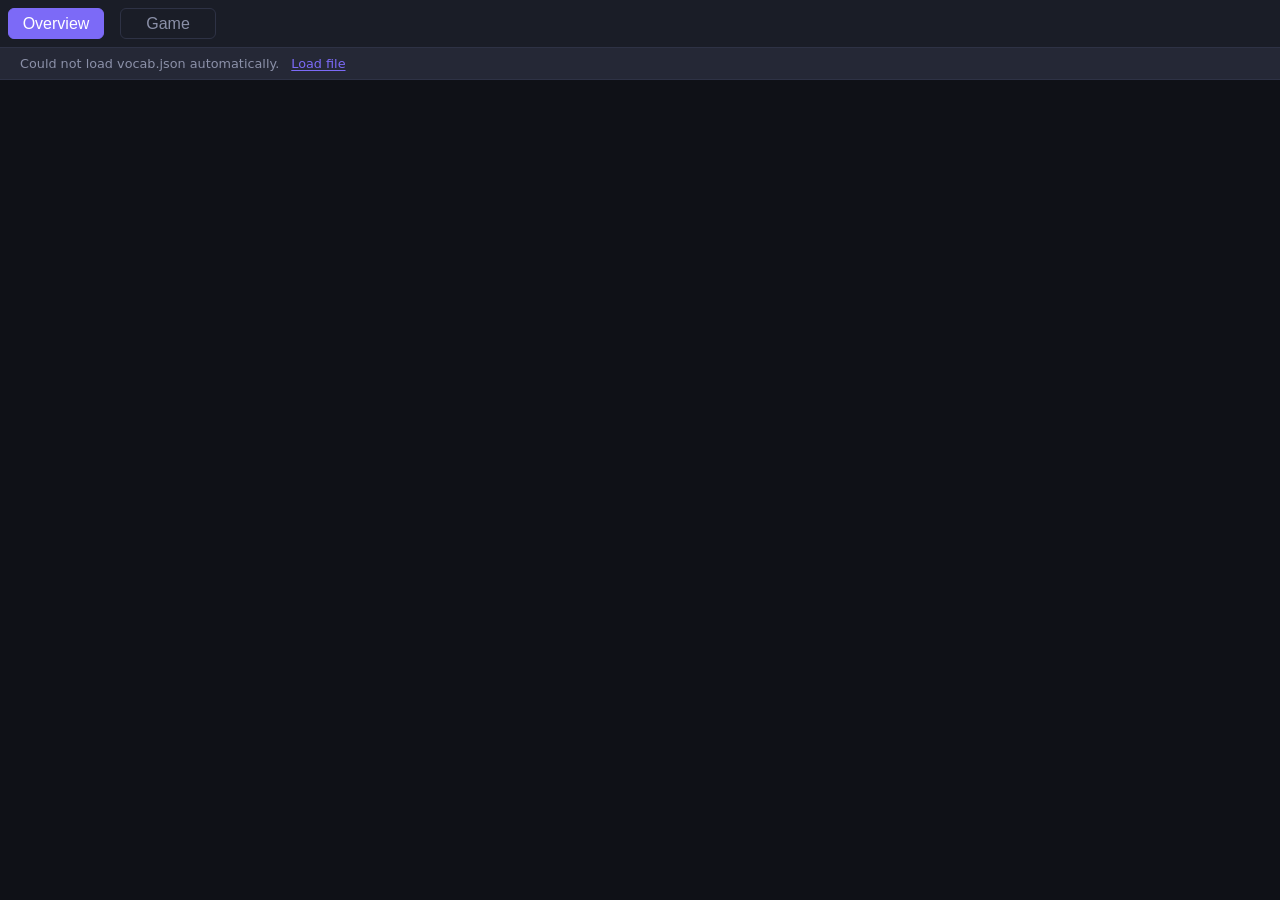
==== docs/index.html @ d1d490c1 "ui tweaks" ====
<!DOCTYPE html>
<html lang="en">
<head>
  <meta charset="UTF-8">
  <meta name="viewport" content="width=device-width, initial-scale=1.0">
  <meta name="theme-color" content="#7c6af7">
  <meta name="apple-mobile-web-app-capable" content="yes">
  <meta name="apple-mobile-web-app-status-bar-style" content="black-translucent">
  <meta name="apple-mobile-web-app-title" content="Vocab">
  <link rel="manifest" href="manifest.json">
  <link rel="apple-touch-icon" href="icons/icon-192.svg">
  <title>Vocabulary Builder</title>
  <style>
    *, *::before, *::after { box-sizing: border-box; margin: 0; padding: 0; }

    :root {
      --bg: #0f1117;
      --surface: #1a1d27;
      --surface2: #252836;
      --border: #2e3245;
      --accent: #7c6af7;
      --accent2: #56cfb2;
      --text: #e8eaf6;
      --text-muted: #8b90a8;
      --correct: #4caf7d;
      --wrong: #e05c5c;
      --manual: #f5a623;
      --radius: 10px;
    }

    html, body { height: 100%; }

    body {
      background: var(--bg);
      color: var(--text);
      font-family: 'Segoe UI', system-ui, sans-serif;
      display: flex;
      flex-direction: column;
      overflow: hidden;
    }

    /* ── Header ── */
    header {
      display: flex;
      align-items: center;
      gap: 0.75rem;
      padding: 0.5rem 0.5rem;
      background: var(--surface);
      border-bottom: 1px solid var(--border);
      position: sticky;
      top: 0;
      z-index: 100;
    }

    header h1 { font-size: 1rem; font-weight: 600; color: var(--accent); flex: 1; }

    .mode-btns { display: flex; gap: 1rem; }

    .mode-btn {
      padding: 0.35rem 0.35rem;
      width: 6rem;
      border: 1px solid var(--border);
      border-radius: 6px;
      background: transparent;
      color: var(--text-muted);
      cursor: pointer;
      font-size: 1rem;
      transition: all 0.15s;
    }

    .mode-btn.active { background: var(--accent); border-color: var(--accent); color: #fff; }
    .mode-btn:hover:not(.active) { border-color: var(--accent); color: var(--text); }

    .add-btn {
      padding: 0.35rem 0.85rem;
      border: 1px solid var(--manual);
      border-radius: 6px;
      background: transparent;
      color: var(--manual);
      cursor: pointer;
      font-size: 0.8rem;
      transition: all 0.15s;
    }

    .add-btn:hover { background: rgba(245,166,35,0.1); }

    /* ── Status bar (offline/load) ── */
    #status-bar {
      display: none;
      padding: 0.5rem 1.25rem;
      font-size: 0.8rem;
      background: var(--surface2);
      border-bottom: 1px solid var(--border);
      color: var(--text-muted);
      align-items: center;
      gap: 0.75rem;
    }

    #status-bar label {
      color: var(--accent);
      cursor: pointer;
      text-decoration: underline;
      text-underline-offset: 2px;
    }

    #status-bar input[type=file] { display: none; }

    /* ── Main ── */
    main { flex: 1; overflow: hidden; display: flex; flex-direction: column; }

    /* ── Overview ── */
    #overview { display: none; flex: 1; flex-direction: column; overflow-y: auto; }

    .toolbar {
      display: flex;
      gap: 0.5rem;
      margin: 0.85rem;
      align-items: center;
    }

    .toolbar input {
      flex: 1;
      padding: 0.45rem 0.75rem;
      background: var(--surface);
      border: 1px solid var(--border);
      border-radius: 6px;
      color: var(--text);
      font-size: 0.875rem;
    }

    .toolbar input:focus { outline: none; border-color: var(--accent); }

    .count-label { font-size: 0.78rem; color: var(--text-muted); margin: 0rem 0.85rem ; }

    .toolbar select {
      padding: 0.45rem 0.6rem;
      background: var(--surface);
      border: 1px solid var(--border);
      border-radius: 6px;
      color: var(--text);
      font-size: 0.8rem;
      cursor: pointer;
    }

    .toolbar select:focus { outline: none; border-color: var(--accent); }
    .toolbar select option { background: var(--surface2); }

    .toggle-label {
      display: flex;
      align-items: center;
      gap: 0.35rem;
      font-size: 0.78rem;
      color: var(--text-muted);
      cursor: pointer;
      white-space: nowrap;
    }

    .pills { display: flex; flex-wrap: wrap; gap: 0.35rem; }

    .pill {
      padding: 0.2rem 0.6rem;
      border-radius: 20px;
      font-size: 0.78rem;
      background: rgba(124,106,247,0.12);
      color: var(--accent);
      border: 1px solid rgba(124,106,247,0.25);
    }

    .pill.antonym {
      background: rgba(224,92,92,0.1);
      color: var(--wrong);
      border-color: rgba(224,92,92,0.25);
    }

    .word-card.hidden-word { opacity: 0.4; }
    .hidden-badge {
      position: absolute;
      top: 0.5rem;
      right: 0.5rem;
      font-size: 0.6rem;
      color: var(--text-muted);
      background: var(--surface2);
      border-radius: 4px;
      padding: 0.1rem 0.35rem;
    }

    .hide-learned-btn {
      margin-left: 0.5rem;
      padding: 0.6rem 0.6rem;
      background: transparent;
      border: 1px solid var(--border);
      border-radius: 6px;
      color: var(--text-muted);
      font-size: 1rem;
      cursor: pointer;
    }

    .hide-learned-btn:hover { border-color: var(--text-muted); color: var(--text); }

    .grid {
      display: grid;
      grid-template-columns: repeat(auto-fill, minmax(160px, 1fr));
      gap: 0.65rem;
      margin: 0.85rem;
    }

    .word-card {
      background: var(--surface);
      border: 1px solid var(--border);
      border-radius: var(--radius);
      padding: 0.9rem;
      cursor: pointer;
      transition: border-color 0.15s, transform 0.1s;
      position: relative;
    }

    .word-card:hover { border-color: var(--accent); transform: translateY(-2px); }
    .word-card.manual { border-color: rgba(245,166,35,0.35); }
    .word-card.manual:hover { border-color: var(--manual); }

    .word-card .word { font-size: 1.05rem; font-weight: 600; }
    .word-card .pos { font-size: 0.7rem; color: var(--accent2); margin-top: 0.15rem; }
    .word-card .book { font-size: 0.72rem; color: var(--text-muted); margin-top: 0.3rem; white-space: nowrap; overflow: hidden; text-overflow: ellipsis; }
    .word-card .streak { font-size: 0.68rem; color: var(--manual); margin-top: 0.35rem; }
    .word-card .manual-badge {
      position: absolute;
      top: 0.5rem;
      right: 0.5rem;
      font-size: 0.6rem;
      color: var(--manual);
      background: rgba(245,166,35,0.12);
      border-radius: 4px;
      padding: 0.1rem 0.35rem;
    }

    /* ── Detail modal ── */
    .modal-overlay {
      display: none;
      position: fixed;
      inset: 0;
      background: rgba(0,0,0,0.65);
      z-index: 200;
      align-items: center;
      justify-content: center;
      padding: 1rem;
    }

    .modal-overlay.open { display: flex; }

    .modal {
      background: var(--surface);
      border: 1px solid var(--border);
      border-radius: var(--radius);
      padding: 1.5rem;
      max-width: 640px;
      width: 100%;
      max-height: 88vh;
      overflow-y: auto;
      position: relative;
    }

    .close-btn {
      position: absolute;
      top: 0.9rem;
      right: 0.9rem;
      background: none;
      border: none;
      color: var(--text-muted);
      font-size: 1.1rem;
      cursor: pointer;
      line-height: 1;
    }

    .close-btn:hover { color: var(--text); }

    #detail-modal h2 { font-size: 1.7rem; color: var(--accent); margin-bottom: 0.2rem; }
    #detail-modal .meta { font-size: 0.78rem; color: var(--text-muted); margin-bottom: 1.1rem; }

    .detail-section { margin-bottom: 1.1rem; }

    .detail-section h3 {
      font-size: 0.68rem;
      text-transform: uppercase;
      letter-spacing: 0.08em;
      color: var(--text-muted);
      margin-bottom: 0.45rem;
    }

    .context-box {
      background: var(--surface2);
      border-left: 3px solid var(--accent);
      padding: 0.65rem 0.9rem;
      border-radius: 0 var(--radius) var(--radius) 0;
      font-style: italic;
      line-height: 1.6;
      color: var(--text-muted);
    }

    .context-box mark { background: none; color: var(--text); font-weight: 600; font-style: normal; }

    .occurrences { display: flex; flex-direction: column; gap: 0.4rem; }

    .occ-book {
      font-size: 0.68rem;
      text-transform: uppercase;
      letter-spacing: 0.07em;
      color: var(--accent);
      margin-top: 0.65rem;
      margin-bottom: 0.2rem;
    }

    details.occurrence {
      background: var(--surface2);
      border-radius: var(--radius);
      font-size: 0.85rem;
      line-height: 1.55;
      color: var(--text-muted);
      cursor: pointer;
    }

    details.occurrence summary {
      padding: 0.5rem 0.8rem;
      list-style: none;
      cursor: pointer;
      line-height: 1.55;
    }

    details.occurrence summary::before {
      content: '› ';
      color: var(--text-muted);
      font-size: 0.9rem;
      display: inline-block;
      transition: transform 0.15s;
    }

    details.occurrence[open] summary::before { transform: rotate(90deg); }

    details.occurrence summary::-webkit-details-marker { display: none; }

    .occurrence-full {
      padding: 0 0.8rem 0.6rem 1.7rem;
      border-top: 1px solid var(--border);
      padding-top: 0.5rem;
      font-style: italic;
    }

    details.occurrence mark { background: none; color: var(--accent2); font-weight: 600; }

    .stats { display: flex; gap: 0.75rem; }
    .stat { background: var(--surface2); border-radius: var(--radius); padding: 0.45rem 0.9rem; text-align: center; }
    .stat .val { font-size: 1.3rem; font-weight: 700; color: var(--accent); }
    .stat .lbl { font-size: 0.68rem; color: var(--text-muted); }

    /* ── Add word modal ── */
    #add-modal h2 { font-size: 1.2rem; margin-bottom: 1.1rem; color: var(--text); }

    .form-row { margin-bottom: 0.85rem; }
    .form-row label { display: block; font-size: 0.72rem; color: var(--text-muted); margin-bottom: 0.3rem; text-transform: uppercase; letter-spacing: 0.06em; }

    .form-row input,
    .form-row textarea,
    .form-row select {
      width: 100%;
      padding: 0.5rem 0.75rem;
      background: var(--surface2);
      border: 1px solid var(--border);
      border-radius: 6px;
      color: var(--text);
      font-size: 0.9rem;
      font-family: inherit;
      resize: vertical;
    }

    .form-row input:focus,
    .form-row textarea:focus,
    .form-row select:focus { outline: none; border-color: var(--accent); }

    .form-row select option { background: var(--surface2); }

    .form-actions { display: flex; gap: 0.5rem; justify-content: flex-end; margin-top: 1.1rem; }

    .btn-primary {
      padding: 0.5rem 1.2rem;
      margin-bottom: 0.85rem;
      background: var(--accent);
      border: none;
      border-radius: 6px;
      color: #fff;
      font-size: 0.875rem;
      cursor: pointer;
    }

    .btn-primary:hover { opacity: 0.9; }

    .btn-secondary {
      padding: 0.5rem 1rem;
      margin-bottom: 0.85rem;
      background: transparent;
      border: 1px solid var(--border);
      border-radius: 6px;
      color: var(--text-muted);
      font-size: 0.875rem;
      cursor: pointer;
    }

    .btn-secondary:hover { border-color: var(--text-muted); color: var(--text); }

    /* ── Game ── */
    #game { display: none; flex: 1; flex-direction: column; margin: 0 auto; width: 100%; overflow: hidden; }

    .game-header { display: flex; justify-content: space-between; align-items: center; margin: 0.85rem; }

    .score-display { font-size: 0.85rem; color: var(--text-muted); }
    .score-display span { color: var(--text); font-weight: 600; }

    #next-btn {
      padding: 0.8rem 0.9rem;
      margin: 0.85rem;
      background: var(--surface2);
      border: 1px solid var(--border);
      border-radius: 6px;
      color: var(--text-muted);
      cursor: pointer;
      font-size: 1rem;
    }

    #next-btn:hover { border-color: var(--accent); color: var(--text); }

    .clue-card {
      flex: 1;
      overflow-y: auto;
      background: var(--surface);
      border: 1px solid var(--border);
      border-radius: var(--radius);
      padding: 1.35rem;
      margin: 0.85rem;
      min-height: 6rem;
    }


    .clue-label { font-size: 0.68rem; text-transform: uppercase; letter-spacing: 0.08em; color: var(--text-muted); margin-bottom: 0.65rem; }

    .clue-text { font-size: 1rem; line-height: 1.7; color: var(--text-muted); }
    .clue-text em { color: var(--accent2); font-style: normal; font-size: 0.8rem; }

    .clue-text .blank {
      display: inline-block;
      min-width: 4.5rem;
      border-bottom: 2px solid var(--accent);
      color: transparent;
      user-select: none;
    }

    .clue-source { margin-top: 0.65rem; font-size: 0.73rem; color: var(--text-muted); font-style: italic; }

    .choices { display: grid; grid-template-columns: 1fr 1fr; gap: 0.6rem;margin: 0.85rem; }

    .choice-btn {
      padding: 0.8rem 0.9rem;
      background: var(--surface);
      border: 1px solid var(--border);
      border-radius: var(--radius);
      color: var(--text);
      font-size: 0.95rem;
      cursor: pointer;
      transition: border-color 0.15s, background 0.15s;
      text-align: center;
    }

    .choice-btn:hover:not(:disabled) { border-color: var(--accent); background: var(--surface2); }
    .choice-btn.correct { border-color: var(--correct); background: rgba(76,175,125,0.12); color: var(--correct); }
    .choice-btn.wrong   { border-color: var(--wrong);   background: rgba(224,92,92,0.12);  color: var(--wrong); }
    .choice-btn:disabled { cursor: default; }

    .game-feedback { margin: 0.85rem; min-height: 8rem; text-align: center; font-size: 1rem; color: var(--text-muted); }
  </style>
</head>
<body>

<header>
  <!-- <h1>Vocabulary Builder</h1> -->
  <div class="mode-btns">
    <button class="mode-btn active" onclick="setMode('overview')">Overview</button>
    <button class="mode-btn" onclick="setMode('game')">Game</button>
  </div>
</header>

<div id="status-bar">
  <span id="status-msg"></span>
  <label>Load file<input type="file" accept=".json" onchange="loadFile(event)"></label>
</div>

<main>
  <section id="overview">
    <div class="toolbar">
      <input type="text" id="search" placeholder="Search words or books…" oninput="renderGrid()">
      <select id="sort-by" onchange="renderGrid()">
        <option value="date">Date added</option>
        <option value="occurrences">Occurrence</option>
        <option value="alpha">A - Z</option>
        <option value="score">Score</option>
      </select>
      <label class="toggle-label"><input type="checkbox" id="show-hidden" onchange="renderGrid()"> Hidden</label>
      <button class="add-btn" onclick="openAddModal()">+ Add</button>
    </div>
    <div class="count-label" id="count-label"></div>
    <div class="grid" id="grid"></div>
  </section>

  <section id="game">
    <div class="game-header">
      <div class="score-display">Score: <span id="score">0</span> / <span id="attempts">0</span></div>
    </div>
    <div class="clue-card">
      <div class="clue-label" id="clue-label">What word fits here?</div>
      <div class="clue-text" id="clue-text"></div>
      <div class="clue-source" id="clue-source"></div>
    </div>
    <div class="choices" id="choices"></div>
    <div class="game-feedback" id="game-feedback"></div>
    <button id="next-btn" onclick="nextRound()">Skip →</button>
  </section>
</main>

<!-- Detail modal -->
<div class="modal-overlay" id="detail-overlay" onclick="closeModal('detail-overlay', event)">
  <div class="modal" id="detail-modal">
    <button class="close-btn" onclick="closeModal('detail-overlay')">✕</button>
    <div id="detail-content"></div>
  </div>
</div>

<!-- Add word modal -->
<div class="modal-overlay" id="add-overlay" onclick="closeModal('add-overlay', event)">
  <div class="modal" id="add-modal" style="max-width:480px">
    <button class="close-btn" onclick="closeModal('add-overlay')">✕</button>
    <h2>Add word</h2>
    <div class="form-row">
      <label>Word *</label>
      <input type="text" id="f-word" placeholder="e.g. ephemeral" autocomplete="off">
    </div>
    <div class="form-row">
      <label>Part of speech</label>
      <select id="f-pos">
        <option value="">—</option>
        <option>adjective</option>
        <option>adverb</option>
        <option>noun</option>
        <option>verb</option>
        <option>conjunction</option>
        <option>preposition</option>
        <option>interjection</option>
      </select>
    </div>
    <div class="form-row">
      <label>Definition</label>
      <textarea id="f-def" rows="2" placeholder="Lasting for a very short time"></textarea>
    </div>
    <div class="form-row">
      <label>Context sentence (use ___ for the word)</label>
      <textarea id="f-ctx" rows="2" placeholder="The ___ beauty of cherry blossoms"></textarea>
    </div>
    <div class="form-row">
      <label>Source / book</label>
      <input type="text" id="f-book" placeholder="Book title">
    </div>
    <div class="form-actions">
      <button class="btn-secondary" onclick="closeModal('add-overlay')">Cancel</button>
      <button class="btn-primary" onclick="saveWord()">Save word</button>
    </div>
  </div>
</div>

<script>
  // ── State ──────────────────────────────────────────────────────────────────
  let vocab = [];          // from vocab.json
  let manual = [];         // from localStorage
  let combined = [];       // vocab + manual, merged
  let mode = 'overview';
  let score = 0, attempts = 0;
  let roundAnswered = false;
  let currentAnswer = '';
  let peekedOverview = false; // true if overview was visited during an active challenge

  const LS_KEY     = 'vocab_manual';
  const LS_HIDDEN  = 'vocab_hidden';
  const LS_RESULTS = 'vocab_game_results';
  let hidden = new Set();
  let gameResults = {}; // { word: { correct: N, wrong: N } }

  // ── Boot ───────────────────────────────────────────────────────────────────

  loadManual();
  loadHidden();
  loadResults();

  fetch('vocab.json')
    .then(r => { if (!r.ok) throw new Error(r.status); return r.json(); })
    .then(data => {
      vocab = data;
      merge();
      setMode('overview');
    })
    .catch(() => {
      merge();
      showStatus('Could not load vocab.json automatically.');
      if (combined.length) setMode('overview');
    });

  if ('serviceWorker' in navigator) {
    navigator.serviceWorker.register('sw.js').catch(() => {});
  }

  // ── Data helpers ───────────────────────────────────────────────────────────

  function loadManual() {
    try { manual = JSON.parse(localStorage.getItem(LS_KEY) || '[]'); } catch { manual = []; }
  }

  function saveManual() {
    try { localStorage.setItem(LS_KEY, JSON.stringify(manual)); } catch { console.warn('localStorage full — manual words not saved'); }
  }

  function loadHidden() {
    try { hidden = new Set(JSON.parse(localStorage.getItem(LS_HIDDEN) || '[]')); } catch { hidden = new Set(); }
  }

  function saveHidden() {
    try { localStorage.setItem(LS_HIDDEN, JSON.stringify([...hidden])); } catch { console.warn('localStorage full — hidden list not saved'); }
  }

  function loadResults() {
    try { gameResults = JSON.parse(localStorage.getItem(LS_RESULTS) || '{}'); } catch { gameResults = {}; }
  }

  function saveResults() {
    try { localStorage.setItem(LS_RESULTS, JSON.stringify(gameResults)); } catch { console.warn('localStorage full — game results not saved'); }
  }

  function toggleHideWord(word) {
    if (hidden.has(word)) hidden.delete(word); else hidden.add(word);
    saveHidden();
    renderGrid();
    // refresh detail if still open
    const overlay = document.getElementById('detail-overlay');
    if (overlay.classList.contains('open')) openDetail(word);
  }

  function hideFromGame(word) {
    hidden.add(word);
    saveHidden();
    const btn = document.getElementById('hide-game-btn');
    if (btn) btn.textContent = 'Hidden ✓';
  }

  function merge() {
    // manual words override/extend vocab entries of same word
    const map = new Map(vocab.map(v => [v.word.toLowerCase(), v]));
    for (const m of manual) map.set(m.word.toLowerCase(), { ...map.get(m.word.toLowerCase()), ...m, _manual: true });
    combined = [...map.values()].sort((a, b) => (b.create_time || 0) - (a.create_time || 0));
  }

  function showStatus(msg) {
    const bar = document.getElementById('status-bar');
    document.getElementById('status-msg').textContent = msg;
    bar.style.display = 'flex';
  }

  function loadFile(e) {
    const file = e.target.files[0];
    if (!file) return;
    const reader = new FileReader();
    reader.onload = ev => {
      try {
        vocab = JSON.parse(ev.target.result);
        merge();
        document.getElementById('status-bar').style.display = 'none';
        setMode('overview');
      } catch { showStatus('Could not parse that file.'); }
    };
    reader.readAsText(file);
  }

  // ── Mode ───────────────────────────────────────────────────────────────────

  function setMode(m) {
    mode = m;
    document.querySelectorAll('.mode-btn').forEach((btn, i) => {
      btn.classList.toggle('active', ['overview', 'game'][i] === m);
    });
    document.getElementById('overview').style.display = m === 'overview' ? 'flex' : 'none';
    document.getElementById('game').style.display      = m === 'game'     ? 'flex' : 'none';
    if (m === 'overview') {
      renderGrid();
      if (currentAnswer && !roundAnswered) peekedOverview = true;
    }
    if (m === 'game') {
      // Only start a new round if there's no active unanswered challenge
      if (!currentAnswer || roundAnswered) nextRound();
    }
  }

  // ── Overview ───────────────────────────────────────────────────────────────

  function renderGrid() {
    const q          = document.getElementById('search').value.toLowerCase();
    const sortBy     = document.getElementById('sort-by').value;
    const showHidden = document.getElementById('show-hidden').checked;

    let filtered = combined.filter(v => {
      if (!showHidden && hidden.has(v.word)) return false;
      return !q || v.word.toLowerCase().includes(q) || (v.title || '').toLowerCase().includes(q);
    });

    if (sortBy === 'occurrences') {
      filtered = [...filtered].sort((a, b) => (b.occurrences?.length || 0) - (a.occurrences?.length || 0));
    } else if (sortBy === 'alpha') {
      filtered = [...filtered].sort((a, b) => a.word.localeCompare(b.word));
    } else if (sortBy === 'score') {
      filtered = [...filtered].sort((a, b) => {
        const ra = gameResults[a.word], rb = gameResults[b.word];
        const ta = ra ? ra.correct + ra.wrong : 0;
        const tb = rb ? rb.correct + rb.wrong : 0;
        if (!ta && !tb) return 0;
        if (!ta) return 1;   // untried words last
        if (!tb) return -1;
        return (rb.wrong / tb) - (ra.wrong / ta); // highest fail rate first
      });
    }

    const hiddenCount = [...combined].filter(v => hidden.has(v.word)).length;
    document.getElementById('count-label').textContent =
      `${filtered.length} word${filtered.length !== 1 ? 's' : ''}` +
      (manual.length ? ` · ${manual.length} manual` : '') +
      (hiddenCount && !showHidden ? ` · ${hiddenCount} hidden` : '');

    document.getElementById('grid').innerHTML = filtered.map(v => {
      const isHidden = hidden.has(v.word);
      return `
        <div class="word-card${v._manual ? ' manual' : ''}${isHidden ? ' hidden-word' : ''}" onclick="openDetail('${escAttr(v.word)}')">
          ${v._manual ? '<span class="manual-badge">manual</span>' : ''}
          ${isHidden ? '<span class="hidden-badge">hidden</span>' : ''}
          <div class="word">${esc(v.word)}</div>
          ${v.part_of_speech ? `<div class="pos">${esc(v.part_of_speech)}</div>` : ''}
          <div class="book">${esc(v.title || '—')}</div>
          ${v.occurrences?.length ? `<div class="pos" style="color:var(--accent2)">${v.occurrences.length} occurrences</div>` : ''}
          ${(() => { const r = gameResults[v.word]; return r ? `<div class="pos" style="color:${r.wrong > r.correct ? 'var(--wrong)' : 'var(--correct)'}">${r.correct}✓ ${r.wrong}✗</div>` : ''; })()}
        </div>
      `;
    }).join('');
  }

  // ── Detail modal ───────────────────────────────────────────────────────────

  function openDetail(word) {
    const v = combined.find(x => x.word === word);
    if (!v) return;

    const ctx = buildContext(v, true);

    const occs = v.occurrences || [];
    const byBook = {};
    for (const o of occs) (byBook[o.book] = byBook[o.book] || []).push(o.paragraph);

    const occHtml = occs.length
      ? `<div class="detail-section">
           <h3>In library (${occs.length})</h3>
           <div class="occurrences">
             ${Object.entries(byBook).map(([book, paras]) => `
               <div class="occ-book">${esc(book)}</div>
               ${paras.map(p => {
                 const key = keySentence(p, v.word);
                 const same = key === p;
                 return `<details class="occurrence">
                   <summary>${hlWord(key, v.word)}</summary>
                   ${same ? '' : `<div class="occurrence-full">${hlWord(p, v.word)}</div>`}
                 </details>`;
               }).join('')}
             `).join('')}
           </div>
         </div>`
      : '';

    document.getElementById('detail-content').innerHTML = `
      <h2>${esc(v.word)}</h2>
      <div class="meta">
        ${esc(v.title || 'No source')} · Added ${formatDate(v.create_time)}
        ${v._manual ? ' · <span style="color:var(--manual)">manually added</span>' : ''}
      </div>

      ${v.definition ? `
        <div class="detail-section">
          <h3>Definition${v.part_of_speech ? ` · ${v.part_of_speech}` : ''}</h3>
          <div class="context-box" style="font-style:normal">${esc(v.definition)}</div>
        </div>` : ''}

      ${v.example ? `
        <div class="detail-section">
          <h3>Example</h3>
          <div class="context-box">${hlWord(v.example, v.word)}</div>
        </div>` : ''}

      ${ctx ? `
        <div class="detail-section">
          <h3>Context from lookup</h3>
          <div class="context-box">${ctx}</div>
        </div>` : ''}

      ${v.highlight && v.highlight !== v.word ? `
        <div class="detail-section">
          <h3>Highlighted phrase</h3>
          <div class="context-box">${esc(v.highlight)}</div>
        </div>` : ''}

      ${v.synonyms?.length ? `
        <div class="detail-section">
          <h3>Synonyms</h3>
          <div class="pills">${v.synonyms.map(s => `<span class="pill">${esc(s)}</span>`).join('')}</div>
        </div>` : ''}

      ${v.antonyms?.length ? `
        <div class="detail-section">
          <h3>Antonyms</h3>
          <div class="pills">${v.antonyms.map(s => `<span class="pill antonym">${esc(s)}</span>`).join('')}</div>
        </div>` : ''}

      <div class="detail-section">
        <h3>Stats</h3>
        <div class="stats">
          <div class="stat"><div class="val">${v.review_count || 0}</div><div class="lbl">Reviews</div></div>
          <div class="stat"><div class="val">${v.streak_count || 0}</div><div class="lbl">Streak</div></div>
          <div class="stat"><div class="val">${v.occurrences?.length || 0}</div><div class="lbl">In library</div></div>
        </div>
      </div>

      <div style="margin-top:1rem;display:flex;gap:0.5rem;flex-wrap:wrap">
        <button class="btn-secondary" onclick="toggleHideWord('${escAttr(v.word)}')">
          ${hidden.has(v.word) ? 'Unhide' : 'Hide word'}
        </button>
        ${v._manual ? `
          <button class="btn-secondary" onclick="editWord('${escAttr(v.word)}')">Edit</button>
          <button class="btn-secondary" style="color:var(--wrong);border-color:var(--wrong)" onclick="deleteWord('${escAttr(v.word)}')">Delete</button>
        ` : ''}
      </div>

      ${occHtml}
    `;

    document.getElementById('detail-overlay').classList.add('open');
  }

  // ── Add / edit word ────────────────────────────────────────────────────────

  let editingWord = null;

  function openAddModal(prefill = null) {
    editingWord = prefill ? prefill.word : null;
    document.getElementById('f-word').value        = prefill?.word || '';
    document.getElementById('f-pos').value         = prefill?.part_of_speech || '';
    document.getElementById('f-def').value         = prefill?.definition || '';
    document.getElementById('f-book').value        = prefill?.title || '';
    // reconstruct context string from prev/next
    const ctx = prefill
      ? ((prefill.prev_context || '') + '___' + (prefill.next_context || '')).trim()
      : '';
    document.getElementById('f-ctx').value = ctx === '___' ? '' : ctx;
    document.getElementById('f-word').disabled = !!editingWord;
    document.getElementById('add-overlay').classList.add('open');
    if (!editingWord) setTimeout(() => document.getElementById('f-word').focus(), 50);
  }

  function editWord(word) {
    closeModal('detail-overlay');
    const v = combined.find(x => x.word === word);
    if (v) openAddModal(v);
  }

  function deleteWord(word) {
    if (!confirm(`Delete "${word}"?`)) return;
    manual = manual.filter(m => m.word !== word);
    saveManual();
    merge();
    closeModal('detail-overlay');
    renderGrid();
  }

  function saveWord() {
    const word = document.getElementById('f-word').value.trim();
    if (!word) { document.getElementById('f-word').focus(); return; }

    const ctxRaw = document.getElementById('f-ctx').value.trim();
    const parts   = ctxRaw.split('___');
    const entry = {
      word,
      part_of_speech: document.getElementById('f-pos').value,
      definition:     document.getElementById('f-def').value.trim(),
      title:          document.getElementById('f-book').value.trim(),
      prev_context:   parts[0]?.trim() || '',
      next_context:   parts[1]?.trim() || '',
      highlight:      '',
      occurrences:    [],
      create_time:    Math.floor(Date.now() / 1000),
      review_count:   0,
      streak_count:   0,
    };

    const idx = manual.findIndex(m => m.word === word);
    if (idx >= 0) manual[idx] = { ...manual[idx], ...entry };
    else manual.push(entry);

    saveManual();
    merge();
    closeModal('add-overlay');
    renderGrid();
  }

  // ── Game ───────────────────────────────────────────────────────────────────

  function gamePool() {
    return combined.filter(v =>
      !hidden.has(v.word) &&
      v.part_of_speech !== 'noun' &&
      (v.definition || v.prev_context || v.next_context || v.highlight)
    );
  }

  function nextRound() {
    const pool = gamePool();
    if (pool.length < 4) {
      document.getElementById('clue-text').textContent = 'Not enough words with context for the game.';
      document.getElementById('choices').innerHTML = '';
      return;
    }

    roundAnswered = false;
    peekedOverview = false;
    currentAnswer = '';
    document.getElementById('game-feedback').textContent = '';
    document.getElementById('next-btn').textContent = 'Skip →';

    const target = pool[Math.floor(Math.random() * pool.length)];
    currentAnswer = target.word;

    if (target.definition) {
      const pos = target.part_of_speech ? `<em>${target.part_of_speech}</em> ` : '';
      document.getElementById('clue-label').textContent = 'Which word matches this definition?';
      document.getElementById('clue-text').innerHTML = pos + esc(target.definition);
      document.getElementById('clue-source').textContent =
        target.example ? `"${target.example.replace(new RegExp('\\b' + escRe(target.word) + '\\b', 'gi'), '___')}"` : '';
    } else {
      document.getElementById('clue-label').textContent = 'What word fits here?';
      document.getElementById('clue-text').innerHTML = buildContext(target, false);
      document.getElementById('clue-source').textContent = target.title ? `— ${target.title}` : '';
    }

    const distractors = shuffle(combined.filter(v => v.word !== target.word)).slice(0, 3).map(v => v.word);
    const choices = shuffle([target.word, ...distractors]);

    document.getElementById('choices').innerHTML = choices.map(w => `
      <button class="choice-btn" onclick="guess('${escAttr(w)}')">${esc(w)}</button>
    `).join('');
  }

  function guess(word) {
    if (roundAnswered) return;
    roundAnswered = true;
    attempts++;
    document.getElementById('attempts').textContent = attempts;
    document.getElementById('next-btn').textContent = 'Next →';
    document.activeElement?.blur();

    const correct = word === currentAnswer;
    if (!peekedOverview) {
      if (correct) score++;
      document.getElementById('score').textContent = score;
      const r = gameResults[currentAnswer] = gameResults[currentAnswer] || { correct: 0, wrong: 0 };
      r[correct ? 'correct' : 'wrong']++;
      saveResults();
    } else {
      document.getElementById('score').textContent = score;
    }

    document.querySelectorAll('.choice-btn').forEach(btn => {
      btn.disabled = true;
      if (btn.textContent === currentAnswer) btn.classList.add('correct');
      else if (btn.textContent === word && !correct) btn.classList.add('wrong');
    });

    document.getElementById('game-feedback').innerHTML = correct
      ? `${randomPraise()} <button class="hide-learned-btn" id="hide-game-btn" onclick="hideFromGame('${escAttr(currentAnswer)}')">Mark as learned</button> <button class="hide-learned-btn" onclick="openDetail('${escAttr(currentAnswer)}')">View card</button>`
      : `The answer was &ldquo;${esc(currentAnswer)}&rdquo; <button class="hide-learned-btn" onclick="openDetail('${escAttr(currentAnswer)}')">View card</button>`;

    const entry = combined.find(v => v.word === currentAnswer);
    if (entry) {
      const ctx = buildContext(entry, true);
      const parts = [];
      if (entry.definition) parts.push(`<strong>${esc(entry.word)}</strong> — ${esc(entry.definition)}`);
      if (ctx) parts.push(`<span style="font-style:italic;color:var(--text-muted)">${ctx}</span>`);
      document.getElementById('clue-text').innerHTML = parts.join('<br><br>') || document.getElementById('clue-text').innerHTML;
      if (entry.example && entry.definition) {
        document.getElementById('clue-source').textContent = `"${entry.example}"`;
      }
    }
  }

  // ── Modal helpers ──────────────────────────────────────────────────────────

  function closeModal(id, e) {
    if (!e || e?.target?.id === id) {
      document.getElementById(id).classList.remove('open');
    }
  }

  document.addEventListener('keydown', e => {
    if (e.key === 'Escape') {
      ['detail-overlay', 'add-overlay'].forEach(id => {
        document.getElementById(id).classList.remove('open');
      });
    }
  });

  // ── Misc helpers ───────────────────────────────────────────────────────────

  function buildContext(v, reveal) {
    const marker = reveal ? `<mark>${esc(v.word)}</mark>` : `<span class="blank">${esc(v.word)}</span>`;
    if (v.prev_context || v.next_context) {
      return esc(v.prev_context || '') + marker + esc(v.next_context || '');
    }
    if (v.highlight) {
      const re = new RegExp(`(\\b${escRe(v.word)}\\b)`, 'i');
      return re.test(v.highlight)
        ? esc(v.highlight).replace(re, reveal ? '<mark>$1</mark>' : '<span class="blank">$1</span>')
        : esc(v.highlight);
    }
    return '';
  }

  function keySentence(text, word) {
    const parts = text.split(/(?<=[.!?])\s+/);
    const re = new RegExp('\\b' + escRe(word), 'i');
    return parts.find(s => re.test(s)) || parts[0] || text;
  }

  function hlWord(text, word) {
    return esc(text).replace(new RegExp(`(\\b${escRe(word)}\\b)`, 'gi'), '<mark>$1</mark>');
  }

  function esc(s) {
    return String(s || '').replace(/&/g,'&amp;').replace(/</g,'&lt;').replace(/>/g,'&gt;').replace(/"/g,'&quot;');
  }

  function escAttr(s) { return String(s || '').replace(/'/g, '&#39;'); }
  function escRe(s)   { return s.replace(/[.*+?^${}()|[\]\\]/g, '\\$&'); }

  function shuffle(arr) {
    const a = [...arr];
    for (let i = a.length - 1; i > 0; i--) {
      const j = Math.floor(Math.random() * (i + 1));
      [a[i], a[j]] = [a[j], a[i]];
    }
    return a;
  }

  function formatDate(ts) {
    if (!ts) return 'unknown date';
    return new Date(ts * 1000).toLocaleDateString();
  }

  function randomPraise() {
    return ['Correct!', 'Nice!', 'Well done!', 'Spot on!', "That's right!"][Math.floor(Math.random() * 5)];
  }
</script>
</body>
</html>
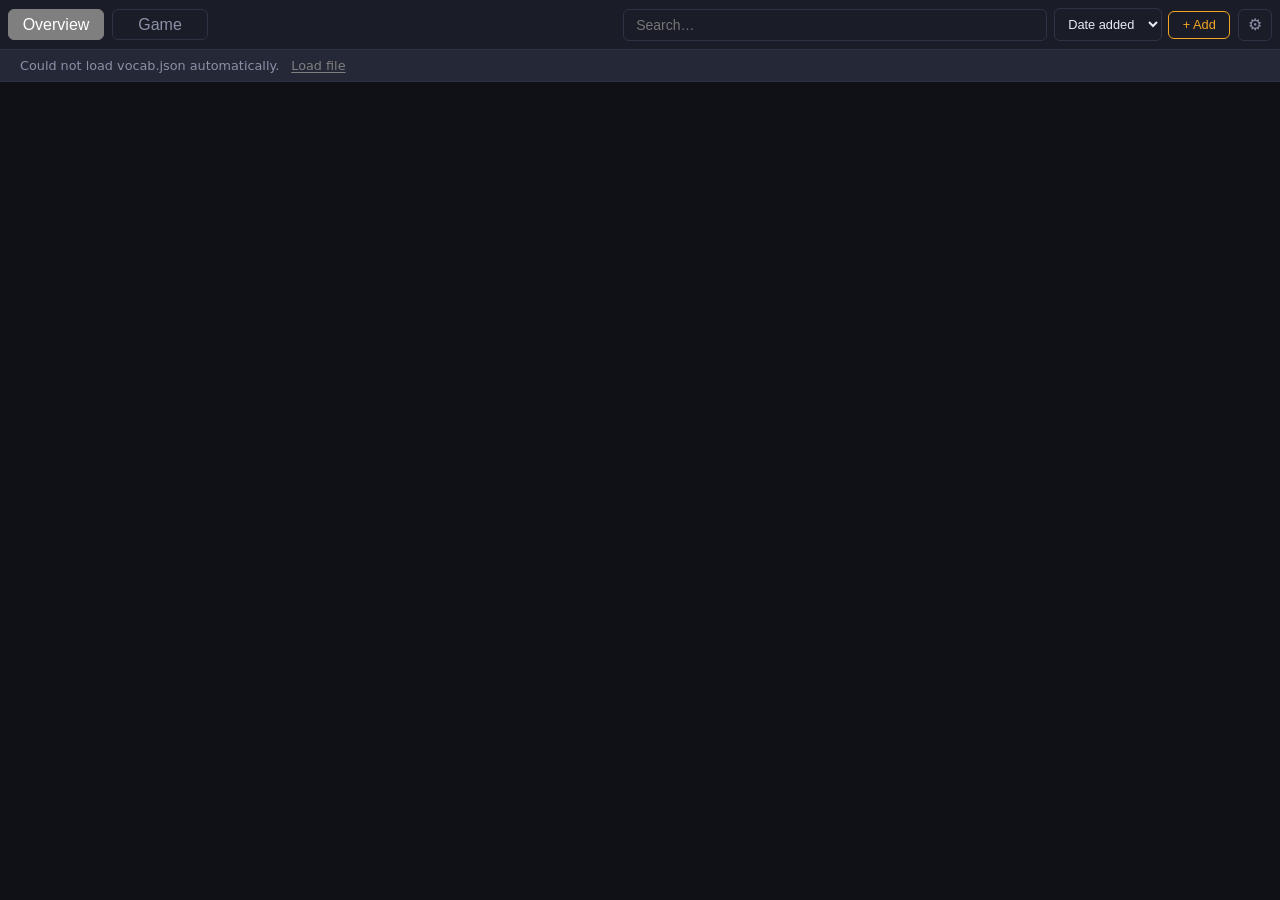
==== commit 95352c38: "tons of improvements to imagegen" ====
--- a/docs/index.html
+++ b/docs/index.html
@@ -18,7 +18,7 @@
       --surface: #1a1d27;
       --surface2: #252836;
       --border: #2e3245;
-      --accent: #7c6af7;
+      --accent: #7f7f7f;
       --accent2: #56cfb2;
       --text: #e8eaf6;
       --text-muted: #8b90a8;
@@ -28,6 +28,34 @@
       --radius: 10px;
     }
 
+    :root[data-theme="light"] {
+      --bg: #d4d7e0;
+      --surface: #bfc3cf;
+      --surface2: #e2e4ec;
+      --border: #9fa4b8;
+      --accent: #7f7f7f;
+      --accent2: #56cfb2;
+      --text: #1a1a2e;
+      --text-muted: #6a6a8a;
+      --correct: #1a8a3a;
+      --wrong: #cc2233;
+      --manual: #b86000;
+    }
+
+    :root[data-theme="epaper"] {
+      --bg: #ffffff;
+      --surface: #f4f4f4;
+      --surface2: #ebebeb;
+      --border: #cccccc;
+      --accent: #111111;
+      --accent2: #56cfb2;
+      --text: #111111;
+      --text-muted: #888888;
+      --correct: #1a6b1a;
+      --wrong: #9a1515;
+      --manual: #7a5200;
+    }
+
     html, body { height: 100%; }
 
     body {
@@ -43,8 +71,9 @@
     header {
       display: flex;
       align-items: center;
-      gap: 0.75rem;
-      padding: 0.5rem 0.5rem;
+      flex-wrap: wrap;
+      gap: 0.4rem 0.5rem;
+      padding: 0.5rem;
       background: var(--surface);
       border-bottom: 1px solid var(--border);
       position: sticky;
@@ -52,9 +81,12 @@
       z-index: 100;
     }
 
-    header h1 { font-size: 1rem; font-weight: 600; color: var(--accent); flex: 1; }
-
-    .mode-btns { display: flex; gap: 1rem; }
+    @media (max-aspect-ratio: 4/1) {
+      .mode-btns { flex: 1; }
+      #overview-tools, #game-tools { width: 100%; }
+    }
+
+    .mode-btns { display: flex; gap: 0.5rem; }
 
     .mode-btn {
       padding: 0.35rem 0.35rem;
@@ -83,6 +115,43 @@
     }
 
     .add-btn:hover { background: rgba(245,166,35,0.1); }
+
+    /* ── Header tools (toolbar in header) ── */
+    header .toolbar { flex: 1; margin: 0; gap: 0.4rem; min-width: 0; }
+
+    #game-tools { flex: 1; display: flex; align-items: center; justify-content: center; }
+
+    .settings-btn {
+      padding: 0.35rem 0.55rem;
+      background: transparent;
+      border: 1px solid var(--border);
+      border-radius: 6px;
+      color: var(--text-muted);
+      font-size: 1rem;
+      cursor: pointer;
+      flex-shrink: 0;
+      transition: all 0.15s;
+    }
+
+    .settings-btn:hover { border-color: var(--accent); color: var(--text); }
+
+    /* ── Settings modal ── */
+    .settings-section { margin-bottom: 1rem; }
+    .settings-label { font-size: 0.72rem; color: var(--text-muted); text-transform: uppercase; letter-spacing: 0.06em; margin-bottom: 0.5rem; }
+    .theme-btns { display: flex; gap: 0.5rem; }
+    .theme-btn {
+      flex: 1;
+      padding: 0.45rem 0.5rem;
+      background: transparent;
+      border: 1px solid var(--border);
+      border-radius: 6px;
+      color: var(--text-muted);
+      font-size: 0.875rem;
+      cursor: pointer;
+      transition: all 0.15s;
+    }
+    .theme-btn:hover { border-color: var(--accent); color: var(--text); }
+    .theme-btn.active { background: var(--accent); border-color: var(--accent); color: #fff; }
 
     /* ── Status bar (offline/load) ── */
     #status-bar {
@@ -172,17 +241,39 @@
       border-color: rgba(224,92,92,0.25);
     }
 
-    .word-card.hidden-word { opacity: 0.4; }
-    .hidden-badge {
+    .learned-badge {
       position: absolute;
       top: 0.5rem;
       right: 0.5rem;
       font-size: 0.6rem;
-      color: var(--text-muted);
-      background: var(--surface2);
+      color: var(--accent2);
+      background: rgba(86,207,178,0.1);
       border-radius: 4px;
       padding: 0.1rem 0.35rem;
     }
+
+    .learned-summary {
+      list-style: none;
+      cursor: pointer;
+      padding: 0.5rem 0.4rem;
+      font-size: 0.78rem;
+      color: var(--text-muted);
+      display: flex;
+      align-items: center;
+      gap: 0.4rem;
+      border-top: 1px solid var(--border);
+      margin-top: 0.4rem;
+    }
+
+    .learned-summary::before {
+      content: '›';
+      display: inline-block;
+      transition: transform 0.15s;
+      font-size: 1rem;
+    }
+
+    #learned-section[open] .learned-summary::before { transform: rotate(90deg); }
+    .learned-summary::-webkit-details-marker { display: none; }
 
     .hide-learned-btn {
       margin-left: 0.5rem;
@@ -206,21 +297,123 @@
 
     .word-card {
       background: var(--surface);
-      border: 1px solid var(--border);
+      border: 2px solid var(--border);
       border-radius: var(--radius);
       padding: 0.9rem;
       cursor: pointer;
       transition: border-color 0.15s, transform 0.1s;
       position: relative;
+      overflow: hidden;
+      min-height: 5.5rem;
+      display: flex;
+      flex-direction: column;
     }
 
     .word-card:hover { border-color: var(--accent); transform: translateY(-2px); }
     .word-card.manual { border-color: rgba(245,166,35,0.35); }
     .word-card.manual:hover { border-color: var(--manual); }
 
-    .word-card .word { font-size: 1.05rem; font-weight: 600; }
+    .word-card.has-img::before {
+      content: '';
+      position: absolute;
+      inset: -8px;
+      background-image: var(--card-img);
+      background-size: cover;
+      background-position: center;
+      filter: blur(0px);
+      z-index: 0;
+    }
+    .word-card.has-img::after {
+      content: '';
+      position: absolute;
+      inset: 0;
+      background: rgba(8, 10, 18, 0.479);
+      z-index: 1;
+    }
+    /* text above overlay; exclude badges which stay position:absolute */
+    .word-card.has-img > *:not(.manual-badge):not(.learned-badge):not(.occ-dot) { position: relative; z-index: 2; }
+    .word-card.has-img .manual-badge,
+    .word-card.has-img .learned-badge,
+    .word-card.has-img .occ-dot { z-index: 2; }
+    .word-card.has-img .word,
+    .word-card.has-img .pos,
+    .word-card.has-img .book {
+      text-shadow: 0 0 10px rgba(0,0,0,0.95),0 0 10px rgba(0,0,0,0.95);
+    }
+
+    .occ-dot {
+      position: absolute;
+      bottom: 0.5rem;
+      right: 0.5rem;
+      color: var(--accent2);
+      font-size: 0.8rem;
+      font-weight: 800;
+      border-radius: 10px;
+      padding: 0.1rem 0.45rem;
+      line-height: 1.5;
+    }
+    .word-card.has-img .occ-dot { background: rgba(255,255,255,0.12); }
+
+    /* ── Detail hero (full-bleed image) ── */
+    #detail-hero {
+      display: none;
+      position: relative;
+      flex-shrink: 0;
+    }
+    #detail-hero.active { display: block; }
+    #detail-hero img {
+      width: 100%;
+      display: block;
+      max-height: 260px;
+      object-fit: cover;
+      object-position: center;
+    }
+    #detail-hero::after {
+      content: '';
+      position: absolute;
+      bottom: 0;
+      left: 0;
+      right: 0;
+      height: 2.5rem;
+      background: linear-gradient(transparent, var(--surface));
+      pointer-events: none;
+    }
+    #detail-hero .hero-overlay {
+      position: absolute;
+      inset: 0;
+      background: linear-gradient(transparent 35%, rgba(0,0,0,0.72) 100%);
+      display: flex;
+      align-items: flex-end;
+      padding: 1rem 1.5rem;
+      gap: 0.5rem;
+    }
+    #detail-hero .hero-overlay h2 {
+      color: #fff;
+      font-size: 3rem;
+      text-shadow: 0 2px 8px rgba(0,0,0,0.9);
+      margin: 0;
+      flex: 1;
+    }
+    #detail-hero .hero-close {
+      position: absolute;
+      top: 0.7rem;
+      right: 0.7rem;
+      background: rgba(0,0,0,0.38);
+      border-radius: 50%;
+      width: 2rem;
+      height: 2rem;
+      display: flex;
+      align-items: center;
+      justify-content: center;
+      color: #fff;
+      text-shadow: 0 1px 3px rgba(0,0,0,0.8);
+    }
+
+    .word-card .word { font-size: 1.2rem; font-weight: 700; color: var(--text); }
     .word-card .pos { font-size: 0.7rem; color: var(--accent2); margin-top: 0.15rem; }
-    .word-card .book { font-size: 0.72rem; color: var(--text-muted); margin-top: 0.3rem; white-space: nowrap; overflow: hidden; text-overflow: ellipsis; }
+    .word-card .book { font-size: 0.75rem; color: var(--text); opacity: 0.55; margin-top: 0.25rem; white-space: nowrap; overflow: hidden; text-overflow: ellipsis; }
+    .word-card.has-img .word { color: #fff; opacity: 1; }
+    .word-card.has-img .book { color: #fff; opacity: 0.8; }
     .word-card .streak { font-size: 0.68rem; color: var(--manual); margin-top: 0.35rem; }
     .word-card .manual-badge {
       position: absolute;
@@ -246,6 +439,7 @@
     }
 
     .modal-overlay.open { display: flex; }
+    #detail-overlay { backdrop-filter: blur(6px); -webkit-backdrop-filter: blur(6px); }
 
     .modal {
       background: var(--surface);
@@ -273,7 +467,103 @@
 
     .close-btn:hover { color: var(--text); }
 
-    #detail-modal h2 { font-size: 1.7rem; color: var(--accent); margin-bottom: 0.2rem; }
+    .detail-header .close-btn { position: static; flex-shrink: 0; }
+
+    .modal-nav-wrapper {
+      display: flex;
+      align-items: stretch;
+      gap: 0.75rem;
+      width: 100%;
+      max-width: calc(640px + 7rem);
+      padding: 0 0.5rem;
+    }
+    .side-nav {
+      background: transparent;
+      border: none;
+      color: var(--text);
+      font-size: 2.2rem;
+      width: 2.6rem;
+      cursor: pointer;
+      display: flex;
+      align-items: center;
+      justify-content: center;
+      flex-shrink: 0;
+      opacity: 0.6;
+      line-height: 1;
+      padding: 0;
+      border-radius: var(--radius);
+      transition: opacity 0.15s, background 0.15s;
+    }
+    .side-nav:hover { opacity: 1; background: var(--surface2); }
+    @media (max-width: 600px) { .side-nav { display: none; } }
+    .hero-nav {
+      background: none;
+      border: none;
+      color: rgba(255,255,255,0.65);
+      font-size: 2rem;
+      cursor: pointer;
+      padding: 0 0.4rem;
+      line-height: 1;
+      flex-shrink: 0;
+    }
+    .hero-nav:hover { color: #fff; }
+    .hero-pills {
+      position: absolute;
+      bottom: 1rem;
+      right: 1rem;
+      display: flex;
+      gap: 0.4rem;
+      align-items: center;
+    }
+    .hero-learned {
+      border-radius: 2rem;
+      background: rgba(0,0,0,0.45);
+      border: 2px solid rgba(255,255,255,0.25);
+      color: rgba(255,255,255,0.6);
+      font-size: 0.8rem;
+      cursor: pointer;
+      display: flex;
+      align-items: center;
+      gap: 0.35rem;
+      padding: 0.35rem 0.75rem;
+      white-space: nowrap;
+    }
+    .hero-learned.active {
+      background: var(--correct);
+      border-color: var(--correct);
+      color: #fff;
+    }
+
+    /* Detail modal: sticky word title + close button */
+    #detail-modal {
+      display: flex;
+      flex-direction: column;
+      overflow: hidden;
+      padding: 0;
+    }
+
+    .detail-header {
+      display: flex;
+      align-items: center;
+      gap: 1rem;
+      padding: 1.1rem 1.5rem 0.9rem;
+      border-bottom: 1px solid var(--border);
+      flex-shrink: 0;
+    }
+
+    .detail-header h2 {
+      font-size: 1.7rem;
+      color: var(--accent);
+      flex: 1;
+      margin: 0;
+    }
+
+    #detail-content {
+      overflow-y: auto;
+      flex: 1;
+      padding: 1.25rem 1.5rem;
+    }
+
     #detail-modal .meta { font-size: 0.78rem; color: var(--text-muted); margin-bottom: 1.1rem; }
 
     .detail-section { margin-bottom: 1.1rem; }
@@ -406,42 +696,51 @@
     .btn-secondary:hover { border-color: var(--text-muted); color: var(--text); }
 
     /* ── Game ── */
-    #game { display: none; flex: 1; flex-direction: column; margin: 0 auto; width: 100%; overflow: hidden; }
-
-    .game-header { display: flex; justify-content: space-between; align-items: center; margin: 0.85rem; }
+    #game {
+      display: none; flex: 1; flex-direction: column;
+      align-items: center; justify-content: center;
+      width: 100%; overflow: hidden; padding: 0.85rem; box-sizing: border-box;
+    }
+    .game-inner {
+      width: 100%; max-width: 640px;
+      display: flex; flex-direction: column; gap: 0.65rem;
+    }
 
     .score-display { font-size: 0.85rem; color: var(--text-muted); }
     .score-display span { color: var(--text); font-weight: 600; }
 
     #next-btn {
-      padding: 0.8rem 0.9rem;
-      margin: 0.85rem;
+      padding: 0.85rem 1rem;
       background: var(--surface2);
       border: 1px solid var(--border);
-      border-radius: 6px;
+      border-radius: var(--radius);
       color: var(--text-muted);
       cursor: pointer;
       font-size: 1rem;
-    }
-
-    #next-btn:hover { border-color: var(--accent); color: var(--text); }
+      width: 100%;
+      opacity: 0.4;
+      transition: opacity 0.2s, border-color 0.15s, color 0.15s;
+    }
+    #next-btn.answered { opacity: 1; }
+    #next-btn:hover { border-color: var(--accent); color: var(--text); opacity: 1; }
 
     .clue-card {
-      flex: 1;
-      overflow-y: auto;
       background: var(--surface);
       border: 1px solid var(--border);
       border-radius: var(--radius);
       padding: 1.35rem;
-      margin: 0.85rem;
-      min-height: 6rem;
-    }
-
-
-    .clue-label { font-size: 0.68rem; text-transform: uppercase; letter-spacing: 0.08em; color: var(--text-muted); margin-bottom: 0.65rem; }
-
-    .clue-text { font-size: 1rem; line-height: 1.7; color: var(--text-muted); }
-    .clue-text em { color: var(--accent2); font-style: normal; font-size: 0.8rem; }
+      height: 280px;
+      display: flex;
+      flex-direction: column;
+      overflow: hidden;
+    }
+
+    .clue-label-row { display: flex; justify-content: space-between; align-items: center; margin-bottom: 0.75rem; flex-shrink: 0; }
+    .clue-label-row #clue-label { font-size: 0.68rem; text-transform: uppercase; letter-spacing: 0.08em; color: var(--text-muted); }
+    #pool-label { font-size: 0.65rem; color: var(--text-muted); opacity: 0.6; }
+
+    .clue-text { font-size: 1.05rem; line-height: 1.7; color: var(--text); flex: 1; overflow-y: auto; }
+    .clue-text em { color: var(--accent2); font-style: normal; font-size: 0.85rem; }
 
     .clue-text .blank {
       display: inline-block;
@@ -451,20 +750,43 @@
       user-select: none;
     }
 
-    .clue-source { margin-top: 0.65rem; font-size: 0.73rem; color: var(--text-muted); font-style: italic; }
-
-    .choices { display: grid; grid-template-columns: 1fr 1fr; gap: 0.6rem;margin: 0.85rem; }
+    .clue-card-footer {
+      margin-top: 0.75rem;
+      flex-shrink: 0;
+      display: flex;
+      align-items: center;
+      justify-content: space-between;
+      gap: 0.5rem;
+      min-height: 1.6em;
+    }
+    .clue-source { font-size: 0.9rem; color: var(--text-muted); font-style: italic; flex: 1; }
+    .clue-solved-actions { display: flex; gap: 0.5rem; flex-shrink: 0; }
+    .clue-solved-actions button {
+      font-size: 0.72rem;
+      padding: 0.25rem 0.6rem;
+      border-radius: 2rem;
+      border: 1px solid var(--border);
+      background: var(--surface2);
+      color: var(--text-muted);
+      cursor: pointer;
+      white-space: nowrap;
+    }
+    .clue-solved-actions button:hover { border-color: var(--accent); color: var(--text); }
+    .clue-solved-actions .btn-learned.active { background: var(--correct); border-color: var(--correct); color: #fff; }
+
+    .choices { display: grid; grid-template-columns: 1fr 1fr; gap: 0.65rem; }
 
     .choice-btn {
-      padding: 0.8rem 0.9rem;
+      padding: 1.05rem 1rem;
       background: var(--surface);
       border: 1px solid var(--border);
       border-radius: var(--radius);
       color: var(--text);
-      font-size: 0.95rem;
+      font-size: 1rem;
       cursor: pointer;
       transition: border-color 0.15s, background 0.15s;
       text-align: center;
+      min-height: 3.2rem;
     }
 
     .choice-btn:hover:not(:disabled) { border-color: var(--accent); background: var(--surface2); }
@@ -472,17 +794,46 @@
     .choice-btn.wrong   { border-color: var(--wrong);   background: rgba(224,92,92,0.12);  color: var(--wrong); }
     .choice-btn:disabled { cursor: default; }
 
-    .game-feedback { margin: 0.85rem; min-height: 8rem; text-align: center; font-size: 1rem; color: var(--text-muted); }
+    .game-feedback { display: none; }
+
+    #parse-log-output {
+      margin-top: 0.6rem;
+      font-size: 0.7rem;
+      font-family: monospace;
+      max-height: 180px;
+      overflow-y: auto;
+      background: var(--surface2);
+      border-radius: var(--radius);
+      padding: 0.5rem 0.7rem;
+      color: var(--text-muted);
+      display: none;
+    }
+    #parse-log-output.visible { display: block; }
+    .log-t { color: var(--accent2); margin-right: 0.4em; }
+    .log-run { font-size: 0.65rem; color: var(--text-muted); margin-bottom: 0.4rem; }
   </style>
 </head>
 <body>
 
 <header>
-  <!-- <h1>Vocabulary Builder</h1> -->
   <div class="mode-btns">
     <button class="mode-btn active" onclick="setMode('overview')">Overview</button>
     <button class="mode-btn" onclick="setMode('game')">Game</button>
   </div>
+  <div class="toolbar" id="overview-tools">
+    <input type="text" id="search" placeholder="Search…" oninput="renderGrid()">
+    <select id="sort-by" onchange="renderGrid()">
+      <option value="date">Date added</option>
+      <option value="occurrences">Occurrence</option>
+      <option value="alpha">A - Z</option>
+      <option value="score">Score</option>
+    </select>
+    <button class="add-btn" onclick="openAddModal()">+ Add</button>
+  </div>
+  <div id="game-tools" style="display:none">
+    <div class="score-display">Score: <span id="score">0</span> / <span id="attempts">0</span></div>
+  </div>
+  <button class="settings-btn" onclick="openSettings()" title="Settings">⚙</button>
 </header>
 
 <div id="status-bar">
@@ -492,41 +843,57 @@
 
 <main>
   <section id="overview">
-    <div class="toolbar">
-      <input type="text" id="search" placeholder="Search words or books…" oninput="renderGrid()">
-      <select id="sort-by" onchange="renderGrid()">
-        <option value="date">Date added</option>
-        <option value="occurrences">Occurrence</option>
-        <option value="alpha">A - Z</option>
-        <option value="score">Score</option>
-      </select>
-      <label class="toggle-label"><input type="checkbox" id="show-hidden" onchange="renderGrid()"> Hidden</label>
-      <button class="add-btn" onclick="openAddModal()">+ Add</button>
-    </div>
     <div class="count-label" id="count-label"></div>
     <div class="grid" id="grid"></div>
+    <div id="not-found-container"></div>
+    <div id="learned-container"></div>
   </section>
 
   <section id="game">
-    <div class="game-header">
-      <div class="score-display">Score: <span id="score">0</span> / <span id="attempts">0</span></div>
+    <div class="game-inner">
+      <div class="clue-card">
+        <div class="clue-label-row">
+          <span id="clue-label">What word fits here?</span>
+          <span id="pool-label"></span>
+        </div>
+        <div class="clue-text" id="clue-text"></div>
+        <div class="clue-card-footer">
+          <div class="clue-source" id="clue-source"></div>
+          <div class="clue-solved-actions" id="clue-solved-actions"></div>
+        </div>
+      </div>
+      <div class="choices" id="choices"></div>
+      <div class="game-feedback" id="game-feedback"></div>
+      <button id="next-btn" onclick="nextRound()">Skip →</button>
     </div>
-    <div class="clue-card">
-      <div class="clue-label" id="clue-label">What word fits here?</div>
-      <div class="clue-text" id="clue-text"></div>
-      <div class="clue-source" id="clue-source"></div>
-    </div>
-    <div class="choices" id="choices"></div>
-    <div class="game-feedback" id="game-feedback"></div>
-    <button id="next-btn" onclick="nextRound()">Skip →</button>
   </section>
 </main>
 
 <!-- Detail modal -->
 <div class="modal-overlay" id="detail-overlay" onclick="closeModal('detail-overlay', event)">
-  <div class="modal" id="detail-modal">
-    <button class="close-btn" onclick="closeModal('detail-overlay')">✕</button>
-    <div id="detail-content"></div>
+  <div class="modal-nav-wrapper">
+    <button class="side-nav" id="detail-prev" onclick="navigateDetail(-1)">‹</button>
+    <div class="modal" id="detail-modal">
+      <div id="detail-hero">
+        <div class="hero-overlay">
+          <h2></h2>
+        </div>
+        <button class="close-btn hero-close" onclick="closeModal('detail-overlay')">✕</button>
+        <div class="hero-pills">
+          <a class="hero-learned" id="detail-wiki-btn" href="#" target="_blank" rel="noopener" style="display:none;text-decoration:none">
+            <svg width="11" height="11" viewBox="0 0 24 24" fill="none" stroke="currentColor" stroke-width="2.5"><circle cx="12" cy="12" r="10"/><line x1="2" y1="12" x2="22" y2="12"/><path d="M12 2a15.3 15.3 0 0 1 4 10 15.3 15.3 0 0 1-4 10 15.3 15.3 0 0 1-4-10 15.3 15.3 0 0 1 4-10z"/></svg>
+            <span>Wikipedia</span>
+          </a>
+          <button class="hero-learned" id="detail-learned-btn" onclick="toggleLearnedFromDetail()"><span id="detail-learned-check">✓</span><span id="detail-learned-label">Mark as learned</span></button>
+        </div>
+      </div>
+      <div class="detail-header" id="detail-header-bar">
+        <h2 id="detail-title"></h2>
+        <button class="close-btn" onclick="closeModal('detail-overlay')">✕</button>
+      </div>
+      <div id="detail-content"></div>
+    </div>
+    <button class="side-nav" id="detail-next" onclick="navigateDetail(1)">›</button>
   </div>
 </div>
 
@@ -571,20 +938,54 @@
   </div>
 </div>
 
+<!-- Settings modal -->
+<div class="modal-overlay" id="settings-overlay" onclick="closeModal('settings-overlay', event)">
+  <div class="modal" style="max-width:360px">
+    <button class="close-btn" onclick="closeModal('settings-overlay')">✕</button>
+    <h2 style="font-size:1.1rem;margin-bottom:1.25rem;color:var(--text)">Settings</h2>
+    <div class="settings-section">
+      <div class="settings-label">Theme</div>
+      <div class="theme-btns">
+        <button class="theme-btn" data-theme="" onclick="applyTheme('')">Dark</button>
+        <button class="theme-btn" data-theme="light" onclick="applyTheme('light')">Light</button>
+        <button class="theme-btn" data-theme="epaper" onclick="applyTheme('epaper')">E-Paper</button>
+      </div>
+    </div>
+    <div class="settings-section">
+      <div class="settings-label">Data</div>
+      <button class="btn-secondary" style="color:var(--wrong);border-color:var(--wrong)" onclick="resetStats()">Reset game stats</button>
+    </div>
+    <div class="settings-section">
+      <div class="settings-label">Parse log</div>
+      <button class="btn-secondary" onclick="loadParseLog()">Load log</button>
+      <div id="parse-log-output"></div>
+    </div>
+  </div>
+</div>
+
 <script>
   // ── State ──────────────────────────────────────────────────────────────────
   let vocab = [];          // from vocab.json
   let manual = [];         // from localStorage
   let combined = [];       // vocab + manual, merged
+  let wordImages = new Set(); // words that have a generated image
   let mode = 'overview';
   let score = 0, attempts = 0;
   let roundAnswered = false;
   let currentAnswer = '';
   let peekedOverview = false; // true if overview was visited during an active challenge
+  const recentWords = [];    // session: last N words shown, avoid immediate repeats
+  const RECENT_CAP  = 8;
+  let detailList = [];  // ordered word strings currently shown in overview
+  let detailIdx  = -1;
+  let currentDetailWord = '';
 
   const LS_KEY     = 'vocab_manual';
   const LS_HIDDEN  = 'vocab_hidden';
   const LS_RESULTS = 'vocab_game_results';
+  const LS_THEME   = 'vocab_theme';
+  const LS_VIEW    = 'vocab_view';
+  const wikiCache  = {}; // word → url string or null
   let hidden = new Set();
   let gameResults = {}; // { word: { correct: N, wrong: N } }
 
@@ -593,18 +994,24 @@
   loadManual();
   loadHidden();
   loadResults();
+  applyTheme(localStorage.getItem(LS_THEME) || '');
+
+  fetch('images/manifest.json')
+    .then(r => r.ok ? r.json() : [])
+    .then(list => { wordImages = new Set(list); })
+    .catch(() => {});
 
   fetch('vocab.json')
     .then(r => { if (!r.ok) throw new Error(r.status); return r.json(); })
     .then(data => {
       vocab = data;
       merge();
-      setMode('overview');
+      restoreView();
     })
     .catch(() => {
       merge();
       showStatus('Could not load vocab.json automatically.');
-      if (combined.length) setMode('overview');
+      if (combined.length) restoreView();
     });
 
   if ('serviceWorker' in navigator) {
@@ -635,6 +1042,26 @@
 
   function saveResults() {
     try { localStorage.setItem(LS_RESULTS, JSON.stringify(gameResults)); } catch { console.warn('localStorage full — game results not saved'); }
+  }
+
+  function saveView() {
+    const detailOpen = document.getElementById('detail-overlay').classList.contains('open');
+    try {
+      localStorage.setItem(LS_VIEW, JSON.stringify({
+        mode,
+        detail: detailOpen ? currentDetailWord : null,
+      }));
+    } catch {}
+  }
+
+  function restoreView() {
+    try {
+      const v = JSON.parse(localStorage.getItem(LS_VIEW) || 'null');
+      setMode(v?.mode === 'game' ? 'game' : 'overview');
+      if (v?.detail && combined.find(x => x.word === v.detail)) openDetail(v.detail);
+    } catch {
+      setMode('overview');
+    }
   }
 
   function toggleHideWord(word) {
@@ -650,12 +1077,13 @@
     hidden.add(word);
     saveHidden();
     const btn = document.getElementById('hide-game-btn');
-    if (btn) btn.textContent = 'Hidden ✓';
+    if (btn) { btn.textContent = '✓ Learned'; btn.classList.add('active'); }
   }
 
   function merge() {
-    // manual words override/extend vocab entries of same word
-    const map = new Map(vocab.map(v => [v.word.toLowerCase(), v]));
+    // Handle both object-keyed (new) and array (legacy) vocab format
+    const entries = Array.isArray(vocab) ? vocab : Object.values(vocab);
+    const map = new Map(entries.map(v => [v.word.toLowerCase(), v]));
     for (const m of manual) map.set(m.word.toLowerCase(), { ...map.get(m.word.toLowerCase()), ...m, _manual: true });
     combined = [...map.values()].sort((a, b) => (b.create_time || 0) - (a.create_time || 0));
   }
@@ -685,11 +1113,14 @@
 
   function setMode(m) {
     mode = m;
+    saveView();
     document.querySelectorAll('.mode-btn').forEach((btn, i) => {
       btn.classList.toggle('active', ['overview', 'game'][i] === m);
     });
-    document.getElementById('overview').style.display = m === 'overview' ? 'flex' : 'none';
-    document.getElementById('game').style.display      = m === 'game'     ? 'flex' : 'none';
+    document.getElementById('overview').style.display       = m === 'overview' ? 'flex' : 'none';
+    document.getElementById('game').style.display           = m === 'game'     ? 'flex' : 'none';
+    document.getElementById('overview-tools').style.display = m === 'overview' ? 'flex' : 'none';
+    document.getElementById('game-tools').style.display     = m === 'game'     ? 'flex' : 'none';
     if (m === 'overview') {
       renderGrid();
       if (currentAnswer && !roundAnswered) peekedOverview = true;
@@ -700,15 +1131,46 @@
     }
   }
 
+  // ── Settings ───────────────────────────────────────────────────────────────
+
+  function openSettings() {
+    updateThemeBtns();
+    document.getElementById('settings-overlay').classList.add('open');
+  }
+
+  function applyTheme(t) {
+    document.documentElement.setAttribute('data-theme', t);
+    localStorage.setItem(LS_THEME, t);
+    updateThemeBtns();
+  }
+
+  function updateThemeBtns() {
+    const current = localStorage.getItem(LS_THEME) || '';
+    document.querySelectorAll('.theme-btn').forEach(btn => {
+      btn.classList.toggle('active', btn.dataset.theme === current);
+    });
+  }
+
+  function resetStats() {
+    if (!confirm('Reset all game stats?')) return;
+    gameResults = {};
+    score = 0;
+    attempts = 0;
+    document.getElementById('score').textContent = '0';
+    document.getElementById('attempts').textContent = '0';
+    saveResults();
+    renderGrid();
+    closeModal('settings-overlay');
+  }
+
   // ── Overview ───────────────────────────────────────────────────────────────
 
   function renderGrid() {
-    const q          = document.getElementById('search').value.toLowerCase();
-    const sortBy     = document.getElementById('sort-by').value;
-    const showHidden = document.getElementById('show-hidden').checked;
+    const q      = document.getElementById('search').value.toLowerCase();
+    const sortBy = document.getElementById('sort-by').value;
 
     let filtered = combined.filter(v => {
-      if (!showHidden && hidden.has(v.word)) return false;
+      if (hidden.has(v.word)) return false;
       return !q || v.word.toLowerCase().includes(q) || (v.title || '').toLowerCase().includes(q);
     });
 
@@ -728,26 +1190,63 @@
       });
     }
 
-    const hiddenCount = [...combined].filter(v => hidden.has(v.word)).length;
+    const withDef    = filtered.filter(v =>  v.definition);
+    const withoutDef = filtered.filter(v => !v.definition);
+    detailList = withDef.map(v => v.word);
+
     document.getElementById('count-label').textContent =
-      `${filtered.length} word${filtered.length !== 1 ? 's' : ''}` +
-      (manual.length ? ` · ${manual.length} manual` : '') +
-      (hiddenCount && !showHidden ? ` · ${hiddenCount} hidden` : '');
-
-    document.getElementById('grid').innerHTML = filtered.map(v => {
-      const isHidden = hidden.has(v.word);
+      `${withDef.length} word${withDef.length !== 1 ? 's' : ''}` +
+      (manual.length ? ` · ${manual.length} manual` : '');
+
+    document.getElementById('grid').innerHTML = withDef.map(v => {
+      const hasImg = wordImages.has(v.word) || !!v.default_image;
+      const imgStyle = hasImg ? ` style="--card-img:url('images/${imgFilename(v.word)}.png')"` : '';
       return `
-        <div class="word-card${v._manual ? ' manual' : ''}${isHidden ? ' hidden-word' : ''}" onclick="openDetail('${escAttr(v.word)}')">
-          ${v._manual ? '<span class="manual-badge">manual</span>' : ''}
-          ${isHidden ? '<span class="hidden-badge">hidden</span>' : ''}
-          <div class="word">${esc(v.word)}</div>
-          ${v.part_of_speech ? `<div class="pos">${esc(v.part_of_speech)}</div>` : ''}
-          <div class="book">${esc(v.title || '—')}</div>
-          ${v.occurrences?.length ? `<div class="pos" style="color:var(--accent2)">${v.occurrences.length} occurrences</div>` : ''}
-          ${(() => { const r = gameResults[v.word]; return r ? `<div class="pos" style="color:${r.wrong > r.correct ? 'var(--wrong)' : 'var(--correct)'}">${r.correct}✓ ${r.wrong}✗</div>` : ''; })()}
+      <div class="word-card${v._manual ? ' manual' : ''}${hasImg ? ' has-img' : ''}"${imgStyle} onclick="openDetail('${escAttr(v.word)}')">
+        ${v._manual ? '<span class="manual-badge">manual</span>' : ''}
+        <div class="word">${esc(v.word)}</div>
+        <div class="book">${esc(v.title || '—')}</div>
+        ${(() => { const r = gameResults[v.word]; return r ? `<div class="pos" style="color:${r.wrong > r.correct ? 'var(--wrong)' : 'var(--correct)'}">${r.correct}✓ ${r.wrong}✗</div>` : ''; })()}
+        ${v.occurrences?.length > 1 ? `<span class="occ-dot" title="${v.occurrences.length} occurrences">${v.occurrences.length}</span>` : ''}
+      </div>`;
+    }).join('');
+
+    document.getElementById('not-found-container').innerHTML = withoutDef.length ? `
+      <details id="not-found-section">
+        <summary class="learned-summary">${withoutDef.length} word${withoutDef.length !== 1 ? 's' : ''} without dictionary result</summary>
+        <div class="grid">
+          ${withoutDef.map(v => `
+            <div class="word-card${v._manual ? ' manual' : ''}" onclick="openDetail('${escAttr(v.word)}')">
+              ${v._manual ? '<span class="manual-badge">manual</span>' : ''}
+              <div class="word">${esc(v.word)}</div>
+              <div class="book">${esc(v.title || '—')}</div>
+              ${v.occurrences?.length ? `<div class="pos" style="color:var(--accent2)">${v.occurrences.length} occurrences</div>` : ''}
+            </div>
+          `).join('')}
         </div>
-      `;
-    }).join('');
+      </details>
+    ` : '';
+
+    const learnedWords = combined.filter(v =>
+      hidden.has(v.word) &&
+      (!q || v.word.toLowerCase().includes(q) || (v.title || '').toLowerCase().includes(q))
+    );
+    document.getElementById('learned-container').innerHTML = learnedWords.length ? `
+      <details id="learned-section" open>
+        <summary class="learned-summary">${learnedWords.length} learned word${learnedWords.length !== 1 ? 's' : ''}</summary>
+        <div class="grid">
+          ${learnedWords.map(v => `
+            <div class="word-card${v._manual ? ' manual' : ''}" onclick="openDetail('${escAttr(v.word)}')">
+              ${v._manual ? '<span class="manual-badge">manual</span>' : ''}
+              <span class="learned-badge">learned</span>
+              <div class="word">${esc(v.word)}</div>
+              ${v.part_of_speech ? `<div class="pos">${esc(v.part_of_speech)}</div>` : ''}
+              <div class="book">${esc(v.title || '—')}</div>
+            </div>
+          `).join('')}
+        </div>
+      </details>
+    ` : '';
   }
 
   // ── Detail modal ───────────────────────────────────────────────────────────
@@ -755,6 +1254,10 @@
   function openDetail(word) {
     const v = combined.find(x => x.word === word);
     if (!v) return;
+
+    currentDetailWord = word;
+    detailIdx = detailList.indexOf(word);
+    const showNav = detailList.length > 1;
 
     const ctx = buildContext(v, true);
 
@@ -781,10 +1284,40 @@
          </div>`
       : '';
 
+    const hasHero = wordImages.has(v.word) || !!v.default_image;
+    const hero = document.getElementById('detail-hero');
+    const headerBar = document.getElementById('detail-header-bar');
+    if (hasHero) {
+      hero.querySelector('img')?.remove();
+      const img = document.createElement('img');
+      img.src = `images/${imgFilename(v.word)}.png`;
+      img.onerror = () => {
+        hero.classList.remove('active');
+        headerBar.style.display = '';
+      };
+      hero.insertBefore(img, hero.firstChild);
+      hero.querySelector('.hero-overlay h2').textContent = v.word;
+      hero.classList.add('active');
+      headerBar.style.display = 'none';
+    } else {
+      hero.classList.remove('active');
+      headerBar.style.display = '';
+    }
+
+    document.getElementById('detail-prev').style.display = showNav ? '' : 'none';
+    document.getElementById('detail-next').style.display = showNav ? '' : 'none';
+
+    const learnedBtn = document.getElementById('detail-learned-btn');
+    if (learnedBtn) {
+      const isLearned = hidden.has(word);
+      learnedBtn.classList.toggle('active', isLearned);
+      document.getElementById('detail-learned-label').textContent = isLearned ? 'Learned' : 'Mark as learned';
+    }
+
+    document.getElementById('detail-title').textContent = v.word;
     document.getElementById('detail-content').innerHTML = `
-      <h2>${esc(v.word)}</h2>
-      <div class="meta">
-        ${esc(v.title || 'No source')} · Added ${formatDate(v.create_time)}
+      <div class="meta" style="margin-top:${hasHero ? '0.6rem' : '0'}">
+        Added ${formatDate(v.create_time)}
         ${v._manual ? ' · <span style="color:var(--manual)">manually added</span>' : ''}
       </div>
 
@@ -803,6 +1336,7 @@
       ${ctx ? `
         <div class="detail-section">
           <h3>Context from lookup</h3>
+          ${v.title ? `<div class="occ-book" style="margin-bottom:0.4rem">${esc(v.title)}</div>` : ''}
           <div class="context-box">${ctx}</div>
         </div>` : ''}
 
@@ -827,26 +1361,74 @@
       <div class="detail-section">
         <h3>Stats</h3>
         <div class="stats">
+          ${(() => { const r = gameResults[v.word]; return r ? `
+            <div class="stat"><div class="val" style="color:var(--correct)">${r.correct}</div><div class="lbl">Correct</div></div>
+            <div class="stat"><div class="val" style="color:var(--wrong)">${r.wrong}</div><div class="lbl">Wrong</div></div>
+          ` : ''; })()}
           <div class="stat"><div class="val">${v.review_count || 0}</div><div class="lbl">Reviews</div></div>
           <div class="stat"><div class="val">${v.streak_count || 0}</div><div class="lbl">Streak</div></div>
           <div class="stat"><div class="val">${v.occurrences?.length || 0}</div><div class="lbl">In library</div></div>
         </div>
       </div>
 
+      ${v._manual ? `
       <div style="margin-top:1rem;display:flex;gap:0.5rem;flex-wrap:wrap">
-        <button class="btn-secondary" onclick="toggleHideWord('${escAttr(v.word)}')">
-          ${hidden.has(v.word) ? 'Unhide' : 'Hide word'}
-        </button>
-        ${v._manual ? `
-          <button class="btn-secondary" onclick="editWord('${escAttr(v.word)}')">Edit</button>
-          <button class="btn-secondary" style="color:var(--wrong);border-color:var(--wrong)" onclick="deleteWord('${escAttr(v.word)}')">Delete</button>
-        ` : ''}
-      </div>
+        <button class="btn-secondary" onclick="editWord('${escAttr(v.word)}')">Edit</button>
+        <button class="btn-secondary" style="color:var(--wrong);border-color:var(--wrong)" onclick="deleteWord('${escAttr(v.word)}')">Delete</button>
+      </div>` : ''}
 
       ${occHtml}
     `;
 
     document.getElementById('detail-overlay').classList.add('open');
+    saveView();
+    fetchWikiLink(v.word);
+  }
+
+  function fetchWikiLink(word) {
+    const btn = document.getElementById('detail-wiki-btn');
+    if (btn) btn.style.display = 'none';
+    if (wikiCache[word] !== undefined) {
+      if (wikiCache[word]) renderWikiLink(wikiCache[word].url, wikiCache[word].label);
+      return;
+    }
+    const title = encodeURIComponent(word.charAt(0).toUpperCase() + word.slice(1));
+    fetch(`https://en.wikipedia.org/api/rest_v1/page/summary/${title}`)
+      .then(r => r.ok ? r.json() : null)
+      .then(data => {
+        let url = null, label = 'Wikipedia';
+        if (data?.type === 'standard' || data?.type === 'disambiguation') {
+          if (data.extract?.toLowerCase().includes('wiktionary')) {
+            url = `https://en.wiktionary.org/wiki/${encodeURIComponent(word.toLowerCase())}`;
+            label = 'Wiktionary';
+          } else {
+            url = data.content_urls?.desktop?.page;
+          }
+        }
+        wikiCache[word] = url ? { url, label } : null;
+        if (url && currentDetailWord === word) renderWikiLink(url, label);
+      })
+      .catch(() => { wikiCache[word] = null; });
+  }
+
+  function renderWikiLink(url, label) {
+    const btn = document.getElementById('detail-wiki-btn');
+    if (!btn) return;
+    btn.href = url;
+    btn.querySelector('span').textContent = label;
+    if (document.getElementById('detail-hero').classList.contains('active')) {
+      btn.style.display = '';
+    }
+  }
+
+  function navigateDetail(dir) {
+    if (detailList.length < 2) return;
+    detailIdx = (detailIdx + dir + detailList.length) % detailList.length;
+    openDetail(detailList[detailIdx]);
+  }
+
+  function toggleLearnedFromDetail() {
+    toggleHideWord(currentDetailWord);
   }
 
   // ── Add / edit word ────────────────────────────────────────────────────────
@@ -924,6 +1506,34 @@
     );
   }
 
+  // Pick a word weighted by fail rate — frequently failed words appear more often.
+  // New (unplayed) words get medium weight; consistently correct words get low weight.
+  function weightedPick(pool) {
+    const weights = pool.map(v => {
+      const r = gameResults[v.word];
+      if (!r) return 0.5;
+      const total = r.correct + r.wrong;
+      return total ? Math.max(0.05, r.wrong / total) : 0.5;
+    });
+    let rand = Math.random() * weights.reduce((a, b) => a + b, 0);
+    for (let i = 0; i < pool.length; i++) {
+      rand -= weights[i];
+      if (rand <= 0) return pool[i];
+    }
+    return pool[pool.length - 1];
+  }
+
+  // Pick 3 distractors: prefer same part-of-speech as target (harder to eliminate).
+  function pickDistractors(target) {
+    const samePOS = shuffle(combined.filter(v =>
+      v.word !== target.word && v.part_of_speech === target.part_of_speech
+    ));
+    const other = shuffle(combined.filter(v =>
+      v.word !== target.word && v.part_of_speech !== target.part_of_speech
+    ));
+    return [...samePOS, ...other].slice(0, 3).map(v => v.word);
+  }
+
   function nextRound() {
     const pool = gamePool();
     if (pool.length < 4) {
@@ -936,10 +1546,18 @@
     peekedOverview = false;
     currentAnswer = '';
     document.getElementById('game-feedback').textContent = '';
-    document.getElementById('next-btn').textContent = 'Skip →';
-
-    const target = pool[Math.floor(Math.random() * pool.length)];
+    document.getElementById('clue-solved-actions').innerHTML = '';
+    const nb = document.getElementById('next-btn');
+    nb.textContent = 'Skip →';
+    nb.classList.remove('answered');
+    document.getElementById('pool-label').textContent = `${pool.length} words`;
+
+    // Avoid immediate repeats; fall back to full pool if necessary
+    const fresh = pool.filter(v => !recentWords.includes(v.word));
+    const target = weightedPick(fresh.length >= 4 ? fresh : pool);
     currentAnswer = target.word;
+    recentWords.push(target.word);
+    if (recentWords.length > RECENT_CAP) recentWords.shift();
 
     if (target.definition) {
       const pos = target.part_of_speech ? `<em>${target.part_of_speech}</em> ` : '';
@@ -953,11 +1571,11 @@
       document.getElementById('clue-source').textContent = target.title ? `— ${target.title}` : '';
     }
 
-    const distractors = shuffle(combined.filter(v => v.word !== target.word)).slice(0, 3).map(v => v.word);
-    const choices = shuffle([target.word, ...distractors]);
-
-    document.getElementById('choices').innerHTML = choices.map(w => `
-      <button class="choice-btn" onclick="guess('${escAttr(w)}')">${esc(w)}</button>
+    const choices = shuffle([target.word, ...pickDistractors(target)]);
+    document.getElementById('choices').innerHTML = choices.map((w, i) => `
+      <button class="choice-btn" onclick="guess('${escAttr(w)}')">
+        ${esc(w)}
+      </button>
     `).join('');
   }
 
@@ -966,7 +1584,9 @@
     roundAnswered = true;
     attempts++;
     document.getElementById('attempts').textContent = attempts;
-    document.getElementById('next-btn').textContent = 'Next →';
+    const nextBtn = document.getElementById('next-btn');
+    nextBtn.textContent = 'Next →';
+    nextBtn.classList.add('answered');
     document.activeElement?.blur();
 
     const correct = word === currentAnswer;
@@ -986,9 +1606,11 @@
       else if (btn.textContent === word && !correct) btn.classList.add('wrong');
     });
 
-    document.getElementById('game-feedback').innerHTML = correct
-      ? `${randomPraise()} <button class="hide-learned-btn" id="hide-game-btn" onclick="hideFromGame('${escAttr(currentAnswer)}')">Mark as learned</button> <button class="hide-learned-btn" onclick="openDetail('${escAttr(currentAnswer)}')">View card</button>`
-      : `The answer was &ldquo;${esc(currentAnswer)}&rdquo; <button class="hide-learned-btn" onclick="openDetail('${escAttr(currentAnswer)}')">View card</button>`;
+    const isLearned = hidden.has(currentAnswer);
+    document.getElementById('clue-solved-actions').innerHTML = `
+      <button class="btn-learned${isLearned ? ' active' : ''}" id="hide-game-btn" onclick="hideFromGame('${escAttr(currentAnswer)}')">${isLearned ? '✓ Learned' : 'Mark as learned'}</button>
+      <button onclick="openDetail('${escAttr(currentAnswer)}')">View card</button>
+    `;
 
     const entry = combined.find(v => v.word === currentAnswer);
     if (entry) {
@@ -1008,14 +1630,33 @@
   function closeModal(id, e) {
     if (!e || e?.target?.id === id) {
       document.getElementById(id).classList.remove('open');
+      if (id === 'detail-overlay') saveView();
     }
   }
 
   document.addEventListener('keydown', e => {
     if (e.key === 'Escape') {
-      ['detail-overlay', 'add-overlay'].forEach(id => {
+      ['detail-overlay', 'add-overlay', 'settings-overlay'].forEach(id => {
         document.getElementById(id).classList.remove('open');
       });
+    }
+    if (mode === 'game') {
+      if (['1','2','3','4'].includes(e.key) && !roundAnswered) {
+        const btns = document.querySelectorAll('.choice-btn:not(:disabled)');
+        btns[+e.key - 1]?.click();
+      }
+      if ((e.key === 'Enter' || e.key === 'ArrowRight' || e.key === ' ') && roundAnswered) {
+        e.preventDefault();
+        nextRound();
+      }
+    }
+    if (mode === 'game' || mode === 'overview') {
+      const detailOpen = document.getElementById('detail-overlay').classList.contains('open');
+      if (e.key === 'ArrowRight' && mode === 'overview' && !detailOpen) return;
+      if (detailOpen) {
+        if (e.key === 'ArrowLeft')  navigateDetail(-1);
+        if (e.key === 'ArrowRight') navigateDetail(1);
+      }
     }
   });
 
@@ -1050,6 +1691,10 @@
   }
 
   function escAttr(s) { return String(s || '').replace(/'/g, '&#39;'); }
+
+  function imgFilename(word) {
+    return word.replace(/[^\w\-_. ]/g, '').trim().replace(/ /g, '_').slice(0, 80);
+  }
   function escRe(s)   { return s.replace(/[.*+?^${}()|[\]\\]/g, '\\$&'); }
 
   function shuffle(arr) {
@@ -1069,6 +1714,20 @@
   function randomPraise() {
     return ['Correct!', 'Nice!', 'Well done!', 'Spot on!', "That's right!"][Math.floor(Math.random() * 5)];
   }
+
+  function loadParseLog() {
+    const out = document.getElementById('parse-log-output');
+    out.classList.add('visible');
+    out.textContent = 'Loading\u2026';
+    fetch('parse_log.json?t=' + Date.now())
+      .then(r => r.ok ? r.json() : null)
+      .then(data => {
+        if (!data) { out.textContent = 'No log found \u2014 run extract.py first.'; return; }
+        out.innerHTML = `<div class="log-run">Run at ${esc(data.run_at)}</div>` +
+          data.entries.map(e => `<div><span class="log-t">${esc(e.time)}</span>${esc(e.msg)}</div>`).join('');
+      })
+      .catch(() => { out.textContent = 'Could not load log.'; });
+  }
 </script>
 </body>
 </html>
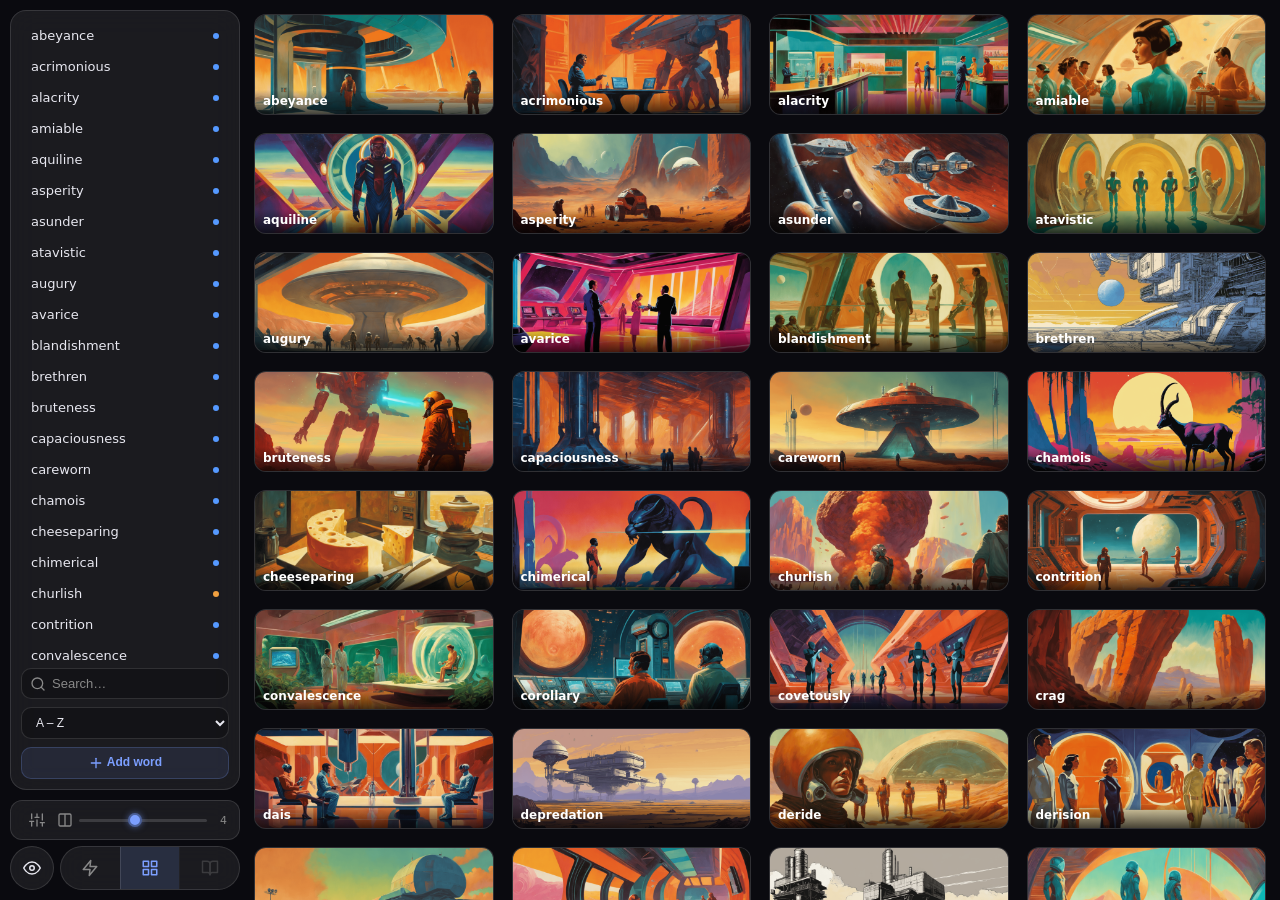
==== commit 6e9a6d47: "rerelease" ====
--- a/docs/index.html
+++ b/docs/index.html
@@ -1,1733 +1,273 @@
 <!DOCTYPE html>
 <html lang="en">
 <head>
-  <meta charset="UTF-8">
-  <meta name="viewport" content="width=device-width, initial-scale=1.0">
-  <meta name="theme-color" content="#7c6af7">
-  <meta name="apple-mobile-web-app-capable" content="yes">
-  <meta name="apple-mobile-web-app-status-bar-style" content="black-translucent">
-  <meta name="apple-mobile-web-app-title" content="Vocab">
-  <link rel="manifest" href="manifest.json">
-  <link rel="apple-touch-icon" href="icons/icon-192.svg">
-  <title>Vocabulary Builder</title>
-  <style>
-    *, *::before, *::after { box-sizing: border-box; margin: 0; padding: 0; }
-
-    :root {
-      --bg: #0f1117;
-      --surface: #1a1d27;
-      --surface2: #252836;
-      --border: #2e3245;
-      --accent: #7f7f7f;
-      --accent2: #56cfb2;
-      --text: #e8eaf6;
-      --text-muted: #8b90a8;
-      --correct: #4caf7d;
-      --wrong: #e05c5c;
-      --manual: #f5a623;
-      --radius: 10px;
-    }
-
-    :root[data-theme="light"] {
-      --bg: #d4d7e0;
-      --surface: #bfc3cf;
-      --surface2: #e2e4ec;
-      --border: #9fa4b8;
-      --accent: #7f7f7f;
-      --accent2: #56cfb2;
-      --text: #1a1a2e;
-      --text-muted: #6a6a8a;
-      --correct: #1a8a3a;
-      --wrong: #cc2233;
-      --manual: #b86000;
-    }
-
-    :root[data-theme="epaper"] {
-      --bg: #ffffff;
-      --surface: #f4f4f4;
-      --surface2: #ebebeb;
-      --border: #cccccc;
-      --accent: #111111;
-      --accent2: #56cfb2;
-      --text: #111111;
-      --text-muted: #888888;
-      --correct: #1a6b1a;
-      --wrong: #9a1515;
-      --manual: #7a5200;
-    }
-
-    html, body { height: 100%; }
-
-    body {
-      background: var(--bg);
-      color: var(--text);
-      font-family: 'Segoe UI', system-ui, sans-serif;
-      display: flex;
-      flex-direction: column;
-      overflow: hidden;
-    }
-
-    /* ── Header ── */
-    header {
-      display: flex;
-      align-items: center;
-      flex-wrap: wrap;
-      gap: 0.4rem 0.5rem;
-      padding: 0.5rem;
-      background: var(--surface);
-      border-bottom: 1px solid var(--border);
-      position: sticky;
-      top: 0;
-      z-index: 100;
-    }
-
-    @media (max-aspect-ratio: 4/1) {
-      .mode-btns { flex: 1; }
-      #overview-tools, #game-tools { width: 100%; }
-    }
-
-    .mode-btns { display: flex; gap: 0.5rem; }
-
-    .mode-btn {
-      padding: 0.35rem 0.35rem;
-      width: 6rem;
-      border: 1px solid var(--border);
-      border-radius: 6px;
-      background: transparent;
-      color: var(--text-muted);
-      cursor: pointer;
-      font-size: 1rem;
-      transition: all 0.15s;
-    }
-
-    .mode-btn.active { background: var(--accent); border-color: var(--accent); color: #fff; }
-    .mode-btn:hover:not(.active) { border-color: var(--accent); color: var(--text); }
-
-    .add-btn {
-      padding: 0.35rem 0.85rem;
-      border: 1px solid var(--manual);
-      border-radius: 6px;
-      background: transparent;
-      color: var(--manual);
-      cursor: pointer;
-      font-size: 0.8rem;
-      transition: all 0.15s;
-    }
-
-    .add-btn:hover { background: rgba(245,166,35,0.1); }
-
-    /* ── Header tools (toolbar in header) ── */
-    header .toolbar { flex: 1; margin: 0; gap: 0.4rem; min-width: 0; }
-
-    #game-tools { flex: 1; display: flex; align-items: center; justify-content: center; }
-
-    .settings-btn {
-      padding: 0.35rem 0.55rem;
-      background: transparent;
-      border: 1px solid var(--border);
-      border-radius: 6px;
-      color: var(--text-muted);
-      font-size: 1rem;
-      cursor: pointer;
-      flex-shrink: 0;
-      transition: all 0.15s;
-    }
-
-    .settings-btn:hover { border-color: var(--accent); color: var(--text); }
-
-    /* ── Settings modal ── */
-    .settings-section { margin-bottom: 1rem; }
-    .settings-label { font-size: 0.72rem; color: var(--text-muted); text-transform: uppercase; letter-spacing: 0.06em; margin-bottom: 0.5rem; }
-    .theme-btns { display: flex; gap: 0.5rem; }
-    .theme-btn {
-      flex: 1;
-      padding: 0.45rem 0.5rem;
-      background: transparent;
-      border: 1px solid var(--border);
-      border-radius: 6px;
-      color: var(--text-muted);
-      font-size: 0.875rem;
-      cursor: pointer;
-      transition: all 0.15s;
-    }
-    .theme-btn:hover { border-color: var(--accent); color: var(--text); }
-    .theme-btn.active { background: var(--accent); border-color: var(--accent); color: #fff; }
-
-    /* ── Status bar (offline/load) ── */
-    #status-bar {
-      display: none;
-      padding: 0.5rem 1.25rem;
-      font-size: 0.8rem;
-      background: var(--surface2);
-      border-bottom: 1px solid var(--border);
-      color: var(--text-muted);
-      align-items: center;
-      gap: 0.75rem;
-    }
-
-    #status-bar label {
-      color: var(--accent);
-      cursor: pointer;
-      text-decoration: underline;
-      text-underline-offset: 2px;
-    }
-
-    #status-bar input[type=file] { display: none; }
-
-    /* ── Main ── */
-    main { flex: 1; overflow: hidden; display: flex; flex-direction: column; }
-
-    /* ── Overview ── */
-    #overview { display: none; flex: 1; flex-direction: column; overflow-y: auto; }
-
-    .toolbar {
-      display: flex;
-      gap: 0.5rem;
-      margin: 0.85rem;
-      align-items: center;
-    }
-
-    .toolbar input {
-      flex: 1;
-      padding: 0.45rem 0.75rem;
-      background: var(--surface);
-      border: 1px solid var(--border);
-      border-radius: 6px;
-      color: var(--text);
-      font-size: 0.875rem;
-    }
-
-    .toolbar input:focus { outline: none; border-color: var(--accent); }
-
-    .count-label { font-size: 0.78rem; color: var(--text-muted); margin: 0rem 0.85rem ; }
-
-    .toolbar select {
-      padding: 0.45rem 0.6rem;
-      background: var(--surface);
-      border: 1px solid var(--border);
-      border-radius: 6px;
-      color: var(--text);
-      font-size: 0.8rem;
-      cursor: pointer;
-    }
-
-    .toolbar select:focus { outline: none; border-color: var(--accent); }
-    .toolbar select option { background: var(--surface2); }
-
-    .toggle-label {
-      display: flex;
-      align-items: center;
-      gap: 0.35rem;
-      font-size: 0.78rem;
-      color: var(--text-muted);
-      cursor: pointer;
-      white-space: nowrap;
-    }
-
-    .pills { display: flex; flex-wrap: wrap; gap: 0.35rem; }
-
-    .pill {
-      padding: 0.2rem 0.6rem;
-      border-radius: 20px;
-      font-size: 0.78rem;
-      background: rgba(124,106,247,0.12);
-      color: var(--accent);
-      border: 1px solid rgba(124,106,247,0.25);
-    }
-
-    .pill.antonym {
-      background: rgba(224,92,92,0.1);
-      color: var(--wrong);
-      border-color: rgba(224,92,92,0.25);
-    }
-
-    .learned-badge {
-      position: absolute;
-      top: 0.5rem;
-      right: 0.5rem;
-      font-size: 0.6rem;
-      color: var(--accent2);
-      background: rgba(86,207,178,0.1);
-      border-radius: 4px;
-      padding: 0.1rem 0.35rem;
-    }
-
-    .learned-summary {
-      list-style: none;
-      cursor: pointer;
-      padding: 0.5rem 0.4rem;
-      font-size: 0.78rem;
-      color: var(--text-muted);
-      display: flex;
-      align-items: center;
-      gap: 0.4rem;
-      border-top: 1px solid var(--border);
-      margin-top: 0.4rem;
-    }
-
-    .learned-summary::before {
-      content: '›';
-      display: inline-block;
-      transition: transform 0.15s;
-      font-size: 1rem;
-    }
-
-    #learned-section[open] .learned-summary::before { transform: rotate(90deg); }
-    .learned-summary::-webkit-details-marker { display: none; }
-
-    .hide-learned-btn {
-      margin-left: 0.5rem;
-      padding: 0.6rem 0.6rem;
-      background: transparent;
-      border: 1px solid var(--border);
-      border-radius: 6px;
-      color: var(--text-muted);
-      font-size: 1rem;
-      cursor: pointer;
-    }
-
-    .hide-learned-btn:hover { border-color: var(--text-muted); color: var(--text); }
-
-    .grid {
-      display: grid;
-      grid-template-columns: repeat(auto-fill, minmax(160px, 1fr));
-      gap: 0.65rem;
-      margin: 0.85rem;
-    }
-
-    .word-card {
-      background: var(--surface);
-      border: 2px solid var(--border);
-      border-radius: var(--radius);
-      padding: 0.9rem;
-      cursor: pointer;
-      transition: border-color 0.15s, transform 0.1s;
-      position: relative;
-      overflow: hidden;
-      min-height: 5.5rem;
-      display: flex;
-      flex-direction: column;
-    }
-
-    .word-card:hover { border-color: var(--accent); transform: translateY(-2px); }
-    .word-card.manual { border-color: rgba(245,166,35,0.35); }
-    .word-card.manual:hover { border-color: var(--manual); }
-
-    .word-card.has-img::before {
-      content: '';
-      position: absolute;
-      inset: -8px;
-      background-image: var(--card-img);
-      background-size: cover;
-      background-position: center;
-      filter: blur(0px);
-      z-index: 0;
-    }
-    .word-card.has-img::after {
-      content: '';
-      position: absolute;
-      inset: 0;
-      background: rgba(8, 10, 18, 0.479);
-      z-index: 1;
-    }
-    /* text above overlay; exclude badges which stay position:absolute */
-    .word-card.has-img > *:not(.manual-badge):not(.learned-badge):not(.occ-dot) { position: relative; z-index: 2; }
-    .word-card.has-img .manual-badge,
-    .word-card.has-img .learned-badge,
-    .word-card.has-img .occ-dot { z-index: 2; }
-    .word-card.has-img .word,
-    .word-card.has-img .pos,
-    .word-card.has-img .book {
-      text-shadow: 0 0 10px rgba(0,0,0,0.95),0 0 10px rgba(0,0,0,0.95);
-    }
-
-    .occ-dot {
-      position: absolute;
-      bottom: 0.5rem;
-      right: 0.5rem;
-      color: var(--accent2);
-      font-size: 0.8rem;
-      font-weight: 800;
-      border-radius: 10px;
-      padding: 0.1rem 0.45rem;
-      line-height: 1.5;
-    }
-    .word-card.has-img .occ-dot { background: rgba(255,255,255,0.12); }
-
-    /* ── Detail hero (full-bleed image) ── */
-    #detail-hero {
-      display: none;
-      position: relative;
-      flex-shrink: 0;
-    }
-    #detail-hero.active { display: block; }
-    #detail-hero img {
-      width: 100%;
-      display: block;
-      max-height: 260px;
-      object-fit: cover;
-      object-position: center;
-    }
-    #detail-hero::after {
-      content: '';
-      position: absolute;
-      bottom: 0;
-      left: 0;
-      right: 0;
-      height: 2.5rem;
-      background: linear-gradient(transparent, var(--surface));
-      pointer-events: none;
-    }
-    #detail-hero .hero-overlay {
-      position: absolute;
-      inset: 0;
-      background: linear-gradient(transparent 35%, rgba(0,0,0,0.72) 100%);
-      display: flex;
-      align-items: flex-end;
-      padding: 1rem 1.5rem;
-      gap: 0.5rem;
-    }
-    #detail-hero .hero-overlay h2 {
-      color: #fff;
-      font-size: 3rem;
-      text-shadow: 0 2px 8px rgba(0,0,0,0.9);
-      margin: 0;
-      flex: 1;
-    }
-    #detail-hero .hero-close {
-      position: absolute;
-      top: 0.7rem;
-      right: 0.7rem;
-      background: rgba(0,0,0,0.38);
-      border-radius: 50%;
-      width: 2rem;
-      height: 2rem;
-      display: flex;
-      align-items: center;
-      justify-content: center;
-      color: #fff;
-      text-shadow: 0 1px 3px rgba(0,0,0,0.8);
-    }
-
-    .word-card .word { font-size: 1.2rem; font-weight: 700; color: var(--text); }
-    .word-card .pos { font-size: 0.7rem; color: var(--accent2); margin-top: 0.15rem; }
-    .word-card .book { font-size: 0.75rem; color: var(--text); opacity: 0.55; margin-top: 0.25rem; white-space: nowrap; overflow: hidden; text-overflow: ellipsis; }
-    .word-card.has-img .word { color: #fff; opacity: 1; }
-    .word-card.has-img .book { color: #fff; opacity: 0.8; }
-    .word-card .streak { font-size: 0.68rem; color: var(--manual); margin-top: 0.35rem; }
-    .word-card .manual-badge {
-      position: absolute;
-      top: 0.5rem;
-      right: 0.5rem;
-      font-size: 0.6rem;
-      color: var(--manual);
-      background: rgba(245,166,35,0.12);
-      border-radius: 4px;
-      padding: 0.1rem 0.35rem;
-    }
-
-    /* ── Detail modal ── */
-    .modal-overlay {
-      display: none;
-      position: fixed;
-      inset: 0;
-      background: rgba(0,0,0,0.65);
-      z-index: 200;
-      align-items: center;
-      justify-content: center;
-      padding: 1rem;
-    }
-
-    .modal-overlay.open { display: flex; }
-    #detail-overlay { backdrop-filter: blur(6px); -webkit-backdrop-filter: blur(6px); }
-
-    .modal {
-      background: var(--surface);
-      border: 1px solid var(--border);
-      border-radius: var(--radius);
-      padding: 1.5rem;
-      max-width: 640px;
-      width: 100%;
-      max-height: 88vh;
-      overflow-y: auto;
-      position: relative;
-    }
-
-    .close-btn {
-      position: absolute;
-      top: 0.9rem;
-      right: 0.9rem;
-      background: none;
-      border: none;
-      color: var(--text-muted);
-      font-size: 1.1rem;
-      cursor: pointer;
-      line-height: 1;
-    }
-
-    .close-btn:hover { color: var(--text); }
-
-    .detail-header .close-btn { position: static; flex-shrink: 0; }
-
-    .modal-nav-wrapper {
-      display: flex;
-      align-items: stretch;
-      gap: 0.75rem;
-      width: 100%;
-      max-width: calc(640px + 7rem);
-      padding: 0 0.5rem;
-    }
-    .side-nav {
-      background: transparent;
-      border: none;
-      color: var(--text);
-      font-size: 2.2rem;
-      width: 2.6rem;
-      cursor: pointer;
-      display: flex;
-      align-items: center;
-      justify-content: center;
-      flex-shrink: 0;
-      opacity: 0.6;
-      line-height: 1;
-      padding: 0;
-      border-radius: var(--radius);
-      transition: opacity 0.15s, background 0.15s;
-    }
-    .side-nav:hover { opacity: 1; background: var(--surface2); }
-    @media (max-width: 600px) { .side-nav { display: none; } }
-    .hero-nav {
-      background: none;
-      border: none;
-      color: rgba(255,255,255,0.65);
-      font-size: 2rem;
-      cursor: pointer;
-      padding: 0 0.4rem;
-      line-height: 1;
-      flex-shrink: 0;
-    }
-    .hero-nav:hover { color: #fff; }
-    .hero-pills {
-      position: absolute;
-      bottom: 1rem;
-      right: 1rem;
-      display: flex;
-      gap: 0.4rem;
-      align-items: center;
-    }
-    .hero-learned {
-      border-radius: 2rem;
-      background: rgba(0,0,0,0.45);
-      border: 2px solid rgba(255,255,255,0.25);
-      color: rgba(255,255,255,0.6);
-      font-size: 0.8rem;
-      cursor: pointer;
-      display: flex;
-      align-items: center;
-      gap: 0.35rem;
-      padding: 0.35rem 0.75rem;
-      white-space: nowrap;
-    }
-    .hero-learned.active {
-      background: var(--correct);
-      border-color: var(--correct);
-      color: #fff;
-    }
-
-    /* Detail modal: sticky word title + close button */
-    #detail-modal {
-      display: flex;
-      flex-direction: column;
-      overflow: hidden;
-      padding: 0;
-    }
-
-    .detail-header {
-      display: flex;
-      align-items: center;
-      gap: 1rem;
-      padding: 1.1rem 1.5rem 0.9rem;
-      border-bottom: 1px solid var(--border);
-      flex-shrink: 0;
-    }
-
-    .detail-header h2 {
-      font-size: 1.7rem;
-      color: var(--accent);
-      flex: 1;
-      margin: 0;
-    }
-
-    #detail-content {
-      overflow-y: auto;
-      flex: 1;
-      padding: 1.25rem 1.5rem;
-    }
-
-    #detail-modal .meta { font-size: 0.78rem; color: var(--text-muted); margin-bottom: 1.1rem; }
-
-    .detail-section { margin-bottom: 1.1rem; }
-
-    .detail-section h3 {
-      font-size: 0.68rem;
-      text-transform: uppercase;
-      letter-spacing: 0.08em;
-      color: var(--text-muted);
-      margin-bottom: 0.45rem;
-    }
-
-    .context-box {
-      background: var(--surface2);
-      border-left: 3px solid var(--accent);
-      padding: 0.65rem 0.9rem;
-      border-radius: 0 var(--radius) var(--radius) 0;
-      font-style: italic;
-      line-height: 1.6;
-      color: var(--text-muted);
-    }
-
-    .context-box mark { background: none; color: var(--text); font-weight: 600; font-style: normal; }
-
-    .occurrences { display: flex; flex-direction: column; gap: 0.4rem; }
-
-    .occ-book {
-      font-size: 0.68rem;
-      text-transform: uppercase;
-      letter-spacing: 0.07em;
-      color: var(--accent);
-      margin-top: 0.65rem;
-      margin-bottom: 0.2rem;
-    }
-
-    details.occurrence {
-      background: var(--surface2);
-      border-radius: var(--radius);
-      font-size: 0.85rem;
-      line-height: 1.55;
-      color: var(--text-muted);
-      cursor: pointer;
-    }
-
-    details.occurrence summary {
-      padding: 0.5rem 0.8rem;
-      list-style: none;
-      cursor: pointer;
-      line-height: 1.55;
-    }
-
-    details.occurrence summary::before {
-      content: '› ';
-      color: var(--text-muted);
-      font-size: 0.9rem;
-      display: inline-block;
-      transition: transform 0.15s;
-    }
-
-    details.occurrence[open] summary::before { transform: rotate(90deg); }
-
-    details.occurrence summary::-webkit-details-marker { display: none; }
-
-    .occurrence-full {
-      padding: 0 0.8rem 0.6rem 1.7rem;
-      border-top: 1px solid var(--border);
-      padding-top: 0.5rem;
-      font-style: italic;
-    }
-
-    details.occurrence mark { background: none; color: var(--accent2); font-weight: 600; }
-
-    .stats { display: flex; gap: 0.75rem; }
-    .stat { background: var(--surface2); border-radius: var(--radius); padding: 0.45rem 0.9rem; text-align: center; }
-    .stat .val { font-size: 1.3rem; font-weight: 700; color: var(--accent); }
-    .stat .lbl { font-size: 0.68rem; color: var(--text-muted); }
-
-    /* ── Add word modal ── */
-    #add-modal h2 { font-size: 1.2rem; margin-bottom: 1.1rem; color: var(--text); }
-
-    .form-row { margin-bottom: 0.85rem; }
-    .form-row label { display: block; font-size: 0.72rem; color: var(--text-muted); margin-bottom: 0.3rem; text-transform: uppercase; letter-spacing: 0.06em; }
-
-    .form-row input,
-    .form-row textarea,
-    .form-row select {
-      width: 100%;
-      padding: 0.5rem 0.75rem;
-      background: var(--surface2);
-      border: 1px solid var(--border);
-      border-radius: 6px;
-      color: var(--text);
-      font-size: 0.9rem;
-      font-family: inherit;
-      resize: vertical;
-    }
-
-    .form-row input:focus,
-    .form-row textarea:focus,
-    .form-row select:focus { outline: none; border-color: var(--accent); }
-
-    .form-row select option { background: var(--surface2); }
-
-    .form-actions { display: flex; gap: 0.5rem; justify-content: flex-end; margin-top: 1.1rem; }
-
-    .btn-primary {
-      padding: 0.5rem 1.2rem;
-      margin-bottom: 0.85rem;
-      background: var(--accent);
-      border: none;
-      border-radius: 6px;
-      color: #fff;
-      font-size: 0.875rem;
-      cursor: pointer;
-    }
-
-    .btn-primary:hover { opacity: 0.9; }
-
-    .btn-secondary {
-      padding: 0.5rem 1rem;
-      margin-bottom: 0.85rem;
-      background: transparent;
-      border: 1px solid var(--border);
-      border-radius: 6px;
-      color: var(--text-muted);
-      font-size: 0.875rem;
-      cursor: pointer;
-    }
-
-    .btn-secondary:hover { border-color: var(--text-muted); color: var(--text); }
-
-    /* ── Game ── */
-    #game {
-      display: none; flex: 1; flex-direction: column;
-      align-items: center; justify-content: center;
-      width: 100%; overflow: hidden; padding: 0.85rem; box-sizing: border-box;
-    }
-    .game-inner {
-      width: 100%; max-width: 640px;
-      display: flex; flex-direction: column; gap: 0.65rem;
-    }
-
-    .score-display { font-size: 0.85rem; color: var(--text-muted); }
-    .score-display span { color: var(--text); font-weight: 600; }
-
-    #next-btn {
-      padding: 0.85rem 1rem;
-      background: var(--surface2);
-      border: 1px solid var(--border);
-      border-radius: var(--radius);
-      color: var(--text-muted);
-      cursor: pointer;
-      font-size: 1rem;
-      width: 100%;
-      opacity: 0.4;
-      transition: opacity 0.2s, border-color 0.15s, color 0.15s;
-    }
-    #next-btn.answered { opacity: 1; }
-    #next-btn:hover { border-color: var(--accent); color: var(--text); opacity: 1; }
-
-    .clue-card {
-      background: var(--surface);
-      border: 1px solid var(--border);
-      border-radius: var(--radius);
-      padding: 1.35rem;
-      height: 280px;
-      display: flex;
-      flex-direction: column;
-      overflow: hidden;
-    }
-
-    .clue-label-row { display: flex; justify-content: space-between; align-items: center; margin-bottom: 0.75rem; flex-shrink: 0; }
-    .clue-label-row #clue-label { font-size: 0.68rem; text-transform: uppercase; letter-spacing: 0.08em; color: var(--text-muted); }
-    #pool-label { font-size: 0.65rem; color: var(--text-muted); opacity: 0.6; }
-
-    .clue-text { font-size: 1.05rem; line-height: 1.7; color: var(--text); flex: 1; overflow-y: auto; }
-    .clue-text em { color: var(--accent2); font-style: normal; font-size: 0.85rem; }
-
-    .clue-text .blank {
-      display: inline-block;
-      min-width: 4.5rem;
-      border-bottom: 2px solid var(--accent);
-      color: transparent;
-      user-select: none;
-    }
-
-    .clue-card-footer {
-      margin-top: 0.75rem;
-      flex-shrink: 0;
-      display: flex;
-      align-items: center;
-      justify-content: space-between;
-      gap: 0.5rem;
-      min-height: 1.6em;
-    }
-    .clue-source { font-size: 0.9rem; color: var(--text-muted); font-style: italic; flex: 1; }
-    .clue-solved-actions { display: flex; gap: 0.5rem; flex-shrink: 0; }
-    .clue-solved-actions button {
-      font-size: 0.72rem;
-      padding: 0.25rem 0.6rem;
-      border-radius: 2rem;
-      border: 1px solid var(--border);
-      background: var(--surface2);
-      color: var(--text-muted);
-      cursor: pointer;
-      white-space: nowrap;
-    }
-    .clue-solved-actions button:hover { border-color: var(--accent); color: var(--text); }
-    .clue-solved-actions .btn-learned.active { background: var(--correct); border-color: var(--correct); color: #fff; }
-
-    .choices { display: grid; grid-template-columns: 1fr 1fr; gap: 0.65rem; }
-
-    .choice-btn {
-      padding: 1.05rem 1rem;
-      background: var(--surface);
-      border: 1px solid var(--border);
-      border-radius: var(--radius);
-      color: var(--text);
-      font-size: 1rem;
-      cursor: pointer;
-      transition: border-color 0.15s, background 0.15s;
-      text-align: center;
-      min-height: 3.2rem;
-    }
-
-    .choice-btn:hover:not(:disabled) { border-color: var(--accent); background: var(--surface2); }
-    .choice-btn.correct { border-color: var(--correct); background: rgba(76,175,125,0.12); color: var(--correct); }
-    .choice-btn.wrong   { border-color: var(--wrong);   background: rgba(224,92,92,0.12);  color: var(--wrong); }
-    .choice-btn:disabled { cursor: default; }
-
-    .game-feedback { display: none; }
-
-    #parse-log-output {
-      margin-top: 0.6rem;
-      font-size: 0.7rem;
-      font-family: monospace;
-      max-height: 180px;
-      overflow-y: auto;
-      background: var(--surface2);
-      border-radius: var(--radius);
-      padding: 0.5rem 0.7rem;
-      color: var(--text-muted);
-      display: none;
-    }
-    #parse-log-output.visible { display: block; }
-    .log-t { color: var(--accent2); margin-right: 0.4em; }
-    .log-run { font-size: 0.65rem; color: var(--text-muted); margin-bottom: 0.4rem; }
-  </style>
+<meta charset="UTF-8">
+<meta name="viewport" content="width=device-width, initial-scale=1.0">
+<meta name="theme-color" content="#0a0a0f">
+<meta name="apple-mobile-web-app-capable" content="yes">
+<meta name="apple-mobile-web-app-status-bar-style" content="black-translucent">
+<meta name="apple-mobile-web-app-title" content="Vocab">
+<link rel="manifest" href="manifest.json">
+<link rel="apple-touch-icon" href="icons/icon-192.svg">
+<title>Vocabulary</title>
+<link rel="stylesheet" href="vocab.css">
 </head>
 <body>
 
-<header>
-  <div class="mode-btns">
-    <button class="mode-btn active" onclick="setMode('overview')">Overview</button>
-    <button class="mode-btn" onclick="setMode('game')">Game</button>
-  </div>
-  <div class="toolbar" id="overview-tools">
-    <input type="text" id="search" placeholder="Search…" oninput="renderGrid()">
-    <select id="sort-by" onchange="renderGrid()">
+<div id="sync-status"></div>
+
+
+
+<!-- Sidebar -->
+<nav id="sidebar">
+  <div id="panel-words">
+    <div id="word-list"></div>
+    <div id="search-wrap">
+      <svg class="icon search-icon"><use href="icons.svg#icon-search"/></svg>
+      <input id="search" type="search" placeholder="Search…" autocomplete="off">
+    </div>
+    <select id="sort-by" title="Sort order">
+      <option value="alpha">A – Z</option>
       <option value="date">Date added</option>
-      <option value="occurrences">Occurrence</option>
-      <option value="alpha">A - Z</option>
+      <option value="occurrences">Occurrences</option>
       <option value="score">Score</option>
     </select>
-    <button class="add-btn" onclick="openAddModal()">+ Add</button>
-  </div>
-  <div id="game-tools" style="display:none">
-    <div class="score-display">Score: <span id="score">0</span> / <span id="attempts">0</span></div>
-  </div>
-  <button class="settings-btn" onclick="openSettings()" title="Settings">⚙</button>
-</header>
-
-<div id="status-bar">
-  <span id="status-msg"></span>
-  <label>Load file<input type="file" accept=".json" onchange="loadFile(event)"></label>
-</div>
-
-<main>
-  <section id="overview">
-    <div class="count-label" id="count-label"></div>
-    <div class="grid" id="grid"></div>
-    <div id="not-found-container"></div>
-    <div id="learned-container"></div>
-  </section>
-
-  <section id="game">
+    <button id="add-word-btn">
+      <svg class="icon"><use href="icons.svg#icon-plus"/></svg> Add word
+    </button>
+  </div>
+</nav>
+
+<!-- Bottom bar -->
+<div id="panel-controls">
+  <div id="context-row">
+    <div id="ctx-game" class="ctx-panel">
+      <span id="pool-label"></span>
+      Score: <strong id="game-score">0</strong> / <strong id="game-attempts">0</strong>
+    </div>
+    <div id="ctx-gallery" class="ctx-panel active">
+      <button class="ctx-btn icon-only" id="settings-btn" title="Settings">
+        <svg class="icon"><use href="icons.svg#icon-settings"/></svg>
+      </button>
+      <svg class="icon"><use href="icons.svg#icon-columns"/></svg>
+      <input id="cols-slider" type="range" min="1" max="8" step="1" value="4" title="Gallery columns">
+      <span id="cols-label">4</span>
+    </div>
+  </div>
+  <div id="control-row">
+    <button id="ui-toggle" title="Toggle UI">
+      <svg class="icon icon-lg"><use href="icons.svg#icon-eye"/></svg>
+    </button>
+    <div id="view-pill">
+      <button class="pill-btn" id="pill-game" title="Game mode">
+        <svg class="icon icon-lg"><use href="icons.svg#icon-zap"/></svg>
+      </button>
+      <button class="pill-btn active" id="pill-gallery" title="Gallery">
+        <svg class="icon icon-lg"><use href="icons.svg#icon-grid"/></svg>
+      </button>
+      <button class="pill-btn" id="pill-word" title="Word view" disabled>
+        <svg class="icon icon-lg"><use href="icons.svg#icon-book"/></svg>
+      </button>
+    </div>
+  </div>
+</div>
+
+<!-- Main -->
+<main id="main">
+  <div id="error-msg">
+    Could not load vocabulary. Tap <strong>Sync</strong> to load from the server, or use the app online.
+  </div>
+
+  <!-- Gallery -->
+  <div id="gallery"></div>
+
+  <!-- Game view -->
+  <div id="game-view">
+    <div id="quick-add-panel">
+      <input id="quick-add-input" type="text" placeholder="New word…" autocomplete="off" spellcheck="false">
+      <button id="quick-add-submit">
+        <svg class="icon"><use href="icons.svg#icon-plus"/></svg>
+      </button>
+    </div>
     <div class="game-inner">
       <div class="clue-card">
         <div class="clue-label-row">
           <span id="clue-label">What word fits here?</span>
-          <span id="pool-label"></span>
-        </div>
-        <div class="clue-text" id="clue-text"></div>
+        </div>
+        <div id="clue-text"></div>
         <div class="clue-card-footer">
-          <div class="clue-source" id="clue-source"></div>
-          <div class="clue-solved-actions" id="clue-solved-actions"></div>
+          <div id="clue-source"></div>
+          <div id="clue-solved-actions"></div>
         </div>
       </div>
-      <div class="choices" id="choices"></div>
-      <div class="game-feedback" id="game-feedback"></div>
-      <button id="next-btn" onclick="nextRound()">Skip →</button>
-    </div>
-  </section>
+      <div class="game-choices" id="game-choices"></div>
+      <button id="game-next-btn">Skip →</button>
+    </div>
+  </div>
+
+  <!-- Word view -->
+  <div id="word-view">
+    <div id="new-word-bar">
+      <input id="new-word-input" type="text" placeholder="Enter new word…" autocomplete="off" spellcheck="false">
+      <button id="create-word-btn">Create</button>
+    </div>
+    <div id="main-image-wrap">
+      <img id="main-image" src="" alt="">
+    </div>
+    <div id="word-info-panel">
+      <div id="word-info-left">
+        <div id="word-title-bar">
+          <div id="word-title"></div>
+          <button id="delete-word-btn" class="icon-action-btn delete-btn" title="Delete word">
+            <svg class="icon"><use href="icons.svg#icon-trash"/></svg>
+          </button>
+          <button id="def-save-btn" class="pencil-btn" title="Edit definition">
+            <svg class="icon"><use href="icons.svg#icon-pencil"/></svg>
+          </button>
+        </div>
+        <textarea id="def-edit" spellcheck="false" placeholder="No definition…" rows="3" readonly></textarea>
+      </div>
+      <div id="word-info-right">
+        <div class="info-row">
+          <span class="info-row-label">Dutch</span>
+          <input id="trans-edit" type="text" spellcheck="false" placeholder="—" readonly>
+        </div>
+        <div class="info-row">
+          <span class="info-row-label">Synonyms</span>
+          <input id="syns-edit" type="text" placeholder="—" spellcheck="false" readonly>
+        </div>
+        <div class="info-row">
+          <span class="info-row-label">Antonyms</span>
+          <input id="ants-edit" type="text" placeholder="—" spellcheck="false" readonly>
+        </div>
+      </div>
+    </div>
+
+    <div id="occurrences-section" style="display:none">
+      <div id="occurrences-heading">Occurrences</div>
+      <div id="occurrences-list"></div>
+    </div>
+  </div>
 </main>
 
-<!-- Detail modal -->
-<div class="modal-overlay" id="detail-overlay" onclick="closeModal('detail-overlay', event)">
-  <div class="modal-nav-wrapper">
-    <button class="side-nav" id="detail-prev" onclick="navigateDetail(-1)">‹</button>
-    <div class="modal" id="detail-modal">
-      <div id="detail-hero">
-        <div class="hero-overlay">
-          <h2></h2>
-        </div>
-        <button class="close-btn hero-close" onclick="closeModal('detail-overlay')">✕</button>
-        <div class="hero-pills">
-          <a class="hero-learned" id="detail-wiki-btn" href="#" target="_blank" rel="noopener" style="display:none;text-decoration:none">
-            <svg width="11" height="11" viewBox="0 0 24 24" fill="none" stroke="currentColor" stroke-width="2.5"><circle cx="12" cy="12" r="10"/><line x1="2" y1="12" x2="22" y2="12"/><path d="M12 2a15.3 15.3 0 0 1 4 10 15.3 15.3 0 0 1-4 10 15.3 15.3 0 0 1-4-10 15.3 15.3 0 0 1 4-10z"/></svg>
-            <span>Wikipedia</span>
-          </a>
-          <button class="hero-learned" id="detail-learned-btn" onclick="toggleLearnedFromDetail()"><span id="detail-learned-check">✓</span><span id="detail-learned-label">Mark as learned</span></button>
-        </div>
-      </div>
-      <div class="detail-header" id="detail-header-bar">
-        <h2 id="detail-title"></h2>
-        <button class="close-btn" onclick="closeModal('detail-overlay')">✕</button>
-      </div>
-      <div id="detail-content"></div>
-    </div>
-    <button class="side-nav" id="detail-next" onclick="navigateDetail(1)">›</button>
-  </div>
-</div>
-
-<!-- Add word modal -->
-<div class="modal-overlay" id="add-overlay" onclick="closeModal('add-overlay', event)">
-  <div class="modal" id="add-modal" style="max-width:480px">
-    <button class="close-btn" onclick="closeModal('add-overlay')">✕</button>
-    <h2>Add word</h2>
-    <div class="form-row">
-      <label>Word *</label>
-      <input type="text" id="f-word" placeholder="e.g. ephemeral" autocomplete="off">
-    </div>
-    <div class="form-row">
-      <label>Part of speech</label>
-      <select id="f-pos">
-        <option value="">—</option>
-        <option>adjective</option>
-        <option>adverb</option>
-        <option>noun</option>
-        <option>verb</option>
-        <option>conjunction</option>
-        <option>preposition</option>
-        <option>interjection</option>
-      </select>
-    </div>
-    <div class="form-row">
-      <label>Definition</label>
-      <textarea id="f-def" rows="2" placeholder="Lasting for a very short time"></textarea>
-    </div>
-    <div class="form-row">
-      <label>Context sentence (use ___ for the word)</label>
-      <textarea id="f-ctx" rows="2" placeholder="The ___ beauty of cherry blossoms"></textarea>
-    </div>
-    <div class="form-row">
-      <label>Source / book</label>
-      <input type="text" id="f-book" placeholder="Book title">
-    </div>
-    <div class="form-actions">
-      <button class="btn-secondary" onclick="closeModal('add-overlay')">Cancel</button>
-      <button class="btn-primary" onclick="saveWord()">Save word</button>
+<!-- Lightbox -->
+<div id="lightbox"><img id="lightbox-img" src="" alt=""></div>
+
+<!-- Confirm delete modal -->
+<div id="confirm-modal">
+  <div id="confirm-modal-box">
+    <div id="confirm-modal-title">Delete word?</div>
+    <div id="confirm-modal-body"></div>
+    <div id="confirm-modal-actions">
+      <button id="confirm-cancel-btn">Cancel</button>
+      <button id="confirm-delete-btn">Delete</button>
+    </div>
+  </div>
+</div>
+
+<!-- Unsaved changes modal -->
+<div id="unsaved-modal">
+  <div id="unsaved-modal-box">
+    <div id="unsaved-modal-title">Unsaved changes</div>
+    <div id="unsaved-modal-actions">
+      <button id="unsaved-cancel-btn">Cancel</button>
+      <button id="unsaved-discard-btn">Discard</button>
+      <button id="unsaved-save-btn">Save</button>
     </div>
   </div>
 </div>
 
 <!-- Settings modal -->
-<div class="modal-overlay" id="settings-overlay" onclick="closeModal('settings-overlay', event)">
-  <div class="modal" style="max-width:360px">
-    <button class="close-btn" onclick="closeModal('settings-overlay')">✕</button>
-    <h2 style="font-size:1.1rem;margin-bottom:1.25rem;color:var(--text)">Settings</h2>
-    <div class="settings-section">
-      <div class="settings-label">Theme</div>
-      <div class="theme-btns">
-        <button class="theme-btn" data-theme="" onclick="applyTheme('')">Dark</button>
-        <button class="theme-btn" data-theme="light" onclick="applyTheme('light')">Light</button>
-        <button class="theme-btn" data-theme="epaper" onclick="applyTheme('epaper')">E-Paper</button>
-      </div>
-    </div>
-    <div class="settings-section">
-      <div class="settings-label">Data</div>
-      <button class="btn-secondary" style="color:var(--wrong);border-color:var(--wrong)" onclick="resetStats()">Reset game stats</button>
-    </div>
-    <div class="settings-section">
-      <div class="settings-label">Parse log</div>
-      <button class="btn-secondary" onclick="loadParseLog()">Load log</button>
-      <div id="parse-log-output"></div>
-    </div>
-  </div>
-</div>
-
+<div id="settings-modal">
+  <div id="settings-modal-box">
+    <div id="settings-modal-title">Settings</div>
+    <button class="modal-action" id="sync-btn" title="Reload vocabulary from vocab.json">
+      <svg class="icon"><use href="icons.svg#icon-refresh"/></svg> Sync vocabulary
+    </button>
+    <button class="modal-action" id="export-btn" title="Export vocabulary as JSON">
+      <svg class="icon"><use href="icons.svg#icon-download"/></svg> Export vocabulary
+    </button>
+    <button id="reset-stats-btn">Reset game stats</button>
+    <button id="settings-close-btn">Close</button>
+  </div>
+</div>
+
+<script src="vocab.js"></script>
 <script>
-  // ── State ──────────────────────────────────────────────────────────────────
-  let vocab = [];          // from vocab.json
-  let manual = [];         // from localStorage
-  let combined = [];       // vocab + manual, merged
-  let wordImages = new Set(); // words that have a generated image
-  let mode = 'overview';
-  let score = 0, attempts = 0;
-  let roundAnswered = false;
-  let currentAnswer = '';
-  let peekedOverview = false; // true if overview was visited during an active challenge
-  const recentWords = [];    // session: last N words shown, avoid immediate repeats
-  const RECENT_CAP  = 8;
-  let detailList = [];  // ordered word strings currently shown in overview
-  let detailIdx  = -1;
-  let currentDetailWord = '';
-
-  const LS_KEY     = 'vocab_manual';
-  const LS_HIDDEN  = 'vocab_hidden';
-  const LS_RESULTS = 'vocab_game_results';
-  const LS_THEME   = 'vocab_theme';
-  const LS_VIEW    = 'vocab_view';
-  const wikiCache  = {}; // word → url string or null
-  let hidden = new Set();
-  let gameResults = {}; // { word: { correct: N, wrong: N } }
-
-  // ── Boot ───────────────────────────────────────────────────────────────────
-
-  loadManual();
-  loadHidden();
-  loadResults();
-  applyTheme(localStorage.getItem(LS_THEME) || '');
-
-  fetch('images/manifest.json')
-    .then(r => r.ok ? r.json() : [])
-    .then(list => { wordImages = new Set(list); })
-    .catch(() => {});
-
-  fetch('vocab.json')
-    .then(r => { if (!r.ok) throw new Error(r.status); return r.json(); })
-    .then(data => {
-      vocab = data;
-      merge();
-      restoreView();
-    })
-    .catch(() => {
-      merge();
-      showStatus('Could not load vocab.json automatically.');
-      if (combined.length) restoreView();
+// ── PWA-specific: sync + export + settings ────────────────────────────────────
+const syncBtn       = document.getElementById('sync-btn');
+const exportBtn     = document.getElementById('export-btn');
+const settingsBtn   = document.getElementById('settings-btn');
+const settingsModal = document.getElementById('settings-modal');
+const syncStatus    = document.getElementById('sync-status');
+let syncTimer = null;
+
+function showSyncStatus(msg, ok = true) {
+  syncStatus.textContent = msg;
+  syncStatus.style.color = ok ? 'var(--accent)' : 'var(--red)';
+  syncStatus.classList.add('visible');
+  clearTimeout(syncTimer);
+  syncTimer = setTimeout(() => syncStatus.classList.remove('visible'), 3000);
+}
+
+syncBtn.addEventListener('click', async () => {
+  syncBtn.disabled = true;
+  settingsModal.classList.remove('open');
+  try {
+    const resp = await fetch('vocab.json', { cache: 'reload' });
+    if (!resp.ok) throw new Error(`HTTP ${resp.status}`);
+    const fresh = await resp.json();
+    Object.entries(fresh).forEach(([k, v]) => {
+      if (vocab[k]?.stats && !v.stats) v.stats = vocab[k].stats;
     });
-
-  if ('serviceWorker' in navigator) {
-    navigator.serviceWorker.register('sw.js').catch(() => {});
+    vocab = fresh;
+    saveVocabToStorage();
+    renderWordList();
+    renderGallery();
+    showSyncStatus(`✓ Synced ${Object.keys(vocab).length} words`);
+  } catch {
+    showSyncStatus('Sync failed — vocab.json not found', false);
   }
-
-  // ── Data helpers ───────────────────────────────────────────────────────────
-
-  function loadManual() {
-    try { manual = JSON.parse(localStorage.getItem(LS_KEY) || '[]'); } catch { manual = []; }
+  syncBtn.disabled = false;
+});
+
+exportBtn.addEventListener('click', () => {
+  const blob = new Blob([JSON.stringify(vocab, null, 2)], { type: 'application/json' });
+  const a = document.createElement('a');
+  a.href = URL.createObjectURL(blob);
+  a.download = 'vocab_export.json';
+  a.click();
+  URL.revokeObjectURL(a.href);
+  settingsModal.classList.remove('open');
+  showSyncStatus('Export downloaded');
+});
+
+settingsBtn.addEventListener('click', () => {
+  settingsModal.classList.add('open');
+});
+document.getElementById('settings-close-btn').addEventListener('click', () => {
+  settingsModal.classList.remove('open');
+});
+settingsModal.addEventListener('click', e => {
+  if (e.target === settingsModal) settingsModal.classList.remove('open');
+});
+document.getElementById('reset-stats-btn').addEventListener('click', () => {
+  if (!confirm('Reset all game stats?')) return;
+  for (const word of Object.keys(vocab)) {
+    if (vocab[word].stats) vocab[word].stats = { correct: 0, wrong: 0 };
   }
-
-  function saveManual() {
-    try { localStorage.setItem(LS_KEY, JSON.stringify(manual)); } catch { console.warn('localStorage full — manual words not saved'); }
-  }
-
-  function loadHidden() {
-    try { hidden = new Set(JSON.parse(localStorage.getItem(LS_HIDDEN) || '[]')); } catch { hidden = new Set(); }
-  }
-
-  function saveHidden() {
-    try { localStorage.setItem(LS_HIDDEN, JSON.stringify([...hidden])); } catch { console.warn('localStorage full — hidden list not saved'); }
-  }
-
-  function loadResults() {
-    try { gameResults = JSON.parse(localStorage.getItem(LS_RESULTS) || '{}'); } catch { gameResults = {}; }
-  }
-
-  function saveResults() {
-    try { localStorage.setItem(LS_RESULTS, JSON.stringify(gameResults)); } catch { console.warn('localStorage full — game results not saved'); }
-  }
-
-  function saveView() {
-    const detailOpen = document.getElementById('detail-overlay').classList.contains('open');
-    try {
-      localStorage.setItem(LS_VIEW, JSON.stringify({
-        mode,
-        detail: detailOpen ? currentDetailWord : null,
-      }));
-    } catch {}
-  }
-
-  function restoreView() {
-    try {
-      const v = JSON.parse(localStorage.getItem(LS_VIEW) || 'null');
-      setMode(v?.mode === 'game' ? 'game' : 'overview');
-      if (v?.detail && combined.find(x => x.word === v.detail)) openDetail(v.detail);
-    } catch {
-      setMode('overview');
-    }
-  }
-
-  function toggleHideWord(word) {
-    if (hidden.has(word)) hidden.delete(word); else hidden.add(word);
-    saveHidden();
-    renderGrid();
-    // refresh detail if still open
-    const overlay = document.getElementById('detail-overlay');
-    if (overlay.classList.contains('open')) openDetail(word);
-  }
-
-  function hideFromGame(word) {
-    hidden.add(word);
-    saveHidden();
-    const btn = document.getElementById('hide-game-btn');
-    if (btn) { btn.textContent = '✓ Learned'; btn.classList.add('active'); }
-  }
-
-  function merge() {
-    // Handle both object-keyed (new) and array (legacy) vocab format
-    const entries = Array.isArray(vocab) ? vocab : Object.values(vocab);
-    const map = new Map(entries.map(v => [v.word.toLowerCase(), v]));
-    for (const m of manual) map.set(m.word.toLowerCase(), { ...map.get(m.word.toLowerCase()), ...m, _manual: true });
-    combined = [...map.values()].sort((a, b) => (b.create_time || 0) - (a.create_time || 0));
-  }
-
-  function showStatus(msg) {
-    const bar = document.getElementById('status-bar');
-    document.getElementById('status-msg').textContent = msg;
-    bar.style.display = 'flex';
-  }
-
-  function loadFile(e) {
-    const file = e.target.files[0];
-    if (!file) return;
-    const reader = new FileReader();
-    reader.onload = ev => {
-      try {
-        vocab = JSON.parse(ev.target.result);
-        merge();
-        document.getElementById('status-bar').style.display = 'none';
-        setMode('overview');
-      } catch { showStatus('Could not parse that file.'); }
-    };
-    reader.readAsText(file);
-  }
-
-  // ── Mode ───────────────────────────────────────────────────────────────────
-
-  function setMode(m) {
-    mode = m;
-    saveView();
-    document.querySelectorAll('.mode-btn').forEach((btn, i) => {
-      btn.classList.toggle('active', ['overview', 'game'][i] === m);
-    });
-    document.getElementById('overview').style.display       = m === 'overview' ? 'flex' : 'none';
-    document.getElementById('game').style.display           = m === 'game'     ? 'flex' : 'none';
-    document.getElementById('overview-tools').style.display = m === 'overview' ? 'flex' : 'none';
-    document.getElementById('game-tools').style.display     = m === 'game'     ? 'flex' : 'none';
-    if (m === 'overview') {
-      renderGrid();
-      if (currentAnswer && !roundAnswered) peekedOverview = true;
-    }
-    if (m === 'game') {
-      // Only start a new round if there's no active unanswered challenge
-      if (!currentAnswer || roundAnswered) nextRound();
-    }
-  }
-
-  // ── Settings ───────────────────────────────────────────────────────────────
-
-  function openSettings() {
-    updateThemeBtns();
-    document.getElementById('settings-overlay').classList.add('open');
-  }
-
-  function applyTheme(t) {
-    document.documentElement.setAttribute('data-theme', t);
-    localStorage.setItem(LS_THEME, t);
-    updateThemeBtns();
-  }
-
-  function updateThemeBtns() {
-    const current = localStorage.getItem(LS_THEME) || '';
-    document.querySelectorAll('.theme-btn').forEach(btn => {
-      btn.classList.toggle('active', btn.dataset.theme === current);
-    });
-  }
-
-  function resetStats() {
-    if (!confirm('Reset all game stats?')) return;
-    gameResults = {};
-    score = 0;
-    attempts = 0;
-    document.getElementById('score').textContent = '0';
-    document.getElementById('attempts').textContent = '0';
-    saveResults();
-    renderGrid();
-    closeModal('settings-overlay');
-  }
-
-  // ── Overview ───────────────────────────────────────────────────────────────
-
-  function renderGrid() {
-    const q      = document.getElementById('search').value.toLowerCase();
-    const sortBy = document.getElementById('sort-by').value;
-
-    let filtered = combined.filter(v => {
-      if (hidden.has(v.word)) return false;
-      return !q || v.word.toLowerCase().includes(q) || (v.title || '').toLowerCase().includes(q);
-    });
-
-    if (sortBy === 'occurrences') {
-      filtered = [...filtered].sort((a, b) => (b.occurrences?.length || 0) - (a.occurrences?.length || 0));
-    } else if (sortBy === 'alpha') {
-      filtered = [...filtered].sort((a, b) => a.word.localeCompare(b.word));
-    } else if (sortBy === 'score') {
-      filtered = [...filtered].sort((a, b) => {
-        const ra = gameResults[a.word], rb = gameResults[b.word];
-        const ta = ra ? ra.correct + ra.wrong : 0;
-        const tb = rb ? rb.correct + rb.wrong : 0;
-        if (!ta && !tb) return 0;
-        if (!ta) return 1;   // untried words last
-        if (!tb) return -1;
-        return (rb.wrong / tb) - (ra.wrong / ta); // highest fail rate first
-      });
-    }
-
-    const withDef    = filtered.filter(v =>  v.definition);
-    const withoutDef = filtered.filter(v => !v.definition);
-    detailList = withDef.map(v => v.word);
-
-    document.getElementById('count-label').textContent =
-      `${withDef.length} word${withDef.length !== 1 ? 's' : ''}` +
-      (manual.length ? ` · ${manual.length} manual` : '');
-
-    document.getElementById('grid').innerHTML = withDef.map(v => {
-      const hasImg = wordImages.has(v.word) || !!v.default_image;
-      const imgStyle = hasImg ? ` style="--card-img:url('images/${imgFilename(v.word)}.png')"` : '';
-      return `
-      <div class="word-card${v._manual ? ' manual' : ''}${hasImg ? ' has-img' : ''}"${imgStyle} onclick="openDetail('${escAttr(v.word)}')">
-        ${v._manual ? '<span class="manual-badge">manual</span>' : ''}
-        <div class="word">${esc(v.word)}</div>
-        <div class="book">${esc(v.title || '—')}</div>
-        ${(() => { const r = gameResults[v.word]; return r ? `<div class="pos" style="color:${r.wrong > r.correct ? 'var(--wrong)' : 'var(--correct)'}">${r.correct}✓ ${r.wrong}✗</div>` : ''; })()}
-        ${v.occurrences?.length > 1 ? `<span class="occ-dot" title="${v.occurrences.length} occurrences">${v.occurrences.length}</span>` : ''}
-      </div>`;
-    }).join('');
-
-    document.getElementById('not-found-container').innerHTML = withoutDef.length ? `
-      <details id="not-found-section">
-        <summary class="learned-summary">${withoutDef.length} word${withoutDef.length !== 1 ? 's' : ''} without dictionary result</summary>
-        <div class="grid">
-          ${withoutDef.map(v => `
-            <div class="word-card${v._manual ? ' manual' : ''}" onclick="openDetail('${escAttr(v.word)}')">
-              ${v._manual ? '<span class="manual-badge">manual</span>' : ''}
-              <div class="word">${esc(v.word)}</div>
-              <div class="book">${esc(v.title || '—')}</div>
-              ${v.occurrences?.length ? `<div class="pos" style="color:var(--accent2)">${v.occurrences.length} occurrences</div>` : ''}
-            </div>
-          `).join('')}
-        </div>
-      </details>
-    ` : '';
-
-    const learnedWords = combined.filter(v =>
-      hidden.has(v.word) &&
-      (!q || v.word.toLowerCase().includes(q) || (v.title || '').toLowerCase().includes(q))
-    );
-    document.getElementById('learned-container').innerHTML = learnedWords.length ? `
-      <details id="learned-section" open>
-        <summary class="learned-summary">${learnedWords.length} learned word${learnedWords.length !== 1 ? 's' : ''}</summary>
-        <div class="grid">
-          ${learnedWords.map(v => `
-            <div class="word-card${v._manual ? ' manual' : ''}" onclick="openDetail('${escAttr(v.word)}')">
-              ${v._manual ? '<span class="manual-badge">manual</span>' : ''}
-              <span class="learned-badge">learned</span>
-              <div class="word">${esc(v.word)}</div>
-              ${v.part_of_speech ? `<div class="pos">${esc(v.part_of_speech)}</div>` : ''}
-              <div class="book">${esc(v.title || '—')}</div>
-            </div>
-          `).join('')}
-        </div>
-      </details>
-    ` : '';
-  }
-
-  // ── Detail modal ───────────────────────────────────────────────────────────
-
-  function openDetail(word) {
-    const v = combined.find(x => x.word === word);
-    if (!v) return;
-
-    currentDetailWord = word;
-    detailIdx = detailList.indexOf(word);
-    const showNav = detailList.length > 1;
-
-    const ctx = buildContext(v, true);
-
-    const occs = v.occurrences || [];
-    const byBook = {};
-    for (const o of occs) (byBook[o.book] = byBook[o.book] || []).push(o.paragraph);
-
-    const occHtml = occs.length
-      ? `<div class="detail-section">
-           <h3>In library (${occs.length})</h3>
-           <div class="occurrences">
-             ${Object.entries(byBook).map(([book, paras]) => `
-               <div class="occ-book">${esc(book)}</div>
-               ${paras.map(p => {
-                 const key = keySentence(p, v.word);
-                 const same = key === p;
-                 return `<details class="occurrence">
-                   <summary>${hlWord(key, v.word)}</summary>
-                   ${same ? '' : `<div class="occurrence-full">${hlWord(p, v.word)}</div>`}
-                 </details>`;
-               }).join('')}
-             `).join('')}
-           </div>
-         </div>`
-      : '';
-
-    const hasHero = wordImages.has(v.word) || !!v.default_image;
-    const hero = document.getElementById('detail-hero');
-    const headerBar = document.getElementById('detail-header-bar');
-    if (hasHero) {
-      hero.querySelector('img')?.remove();
-      const img = document.createElement('img');
-      img.src = `images/${imgFilename(v.word)}.png`;
-      img.onerror = () => {
-        hero.classList.remove('active');
-        headerBar.style.display = '';
-      };
-      hero.insertBefore(img, hero.firstChild);
-      hero.querySelector('.hero-overlay h2').textContent = v.word;
-      hero.classList.add('active');
-      headerBar.style.display = 'none';
-    } else {
-      hero.classList.remove('active');
-      headerBar.style.display = '';
-    }
-
-    document.getElementById('detail-prev').style.display = showNav ? '' : 'none';
-    document.getElementById('detail-next').style.display = showNav ? '' : 'none';
-
-    const learnedBtn = document.getElementById('detail-learned-btn');
-    if (learnedBtn) {
-      const isLearned = hidden.has(word);
-      learnedBtn.classList.toggle('active', isLearned);
-      document.getElementById('detail-learned-label').textContent = isLearned ? 'Learned' : 'Mark as learned';
-    }
-
-    document.getElementById('detail-title').textContent = v.word;
-    document.getElementById('detail-content').innerHTML = `
-      <div class="meta" style="margin-top:${hasHero ? '0.6rem' : '0'}">
-        Added ${formatDate(v.create_time)}
-        ${v._manual ? ' · <span style="color:var(--manual)">manually added</span>' : ''}
-      </div>
-
-      ${v.definition ? `
-        <div class="detail-section">
-          <h3>Definition${v.part_of_speech ? ` · ${v.part_of_speech}` : ''}</h3>
-          <div class="context-box" style="font-style:normal">${esc(v.definition)}</div>
-        </div>` : ''}
-
-      ${v.example ? `
-        <div class="detail-section">
-          <h3>Example</h3>
-          <div class="context-box">${hlWord(v.example, v.word)}</div>
-        </div>` : ''}
-
-      ${ctx ? `
-        <div class="detail-section">
-          <h3>Context from lookup</h3>
-          ${v.title ? `<div class="occ-book" style="margin-bottom:0.4rem">${esc(v.title)}</div>` : ''}
-          <div class="context-box">${ctx}</div>
-        </div>` : ''}
-
-      ${v.highlight && v.highlight !== v.word ? `
-        <div class="detail-section">
-          <h3>Highlighted phrase</h3>
-          <div class="context-box">${esc(v.highlight)}</div>
-        </div>` : ''}
-
-      ${v.synonyms?.length ? `
-        <div class="detail-section">
-          <h3>Synonyms</h3>
-          <div class="pills">${v.synonyms.map(s => `<span class="pill">${esc(s)}</span>`).join('')}</div>
-        </div>` : ''}
-
-      ${v.antonyms?.length ? `
-        <div class="detail-section">
-          <h3>Antonyms</h3>
-          <div class="pills">${v.antonyms.map(s => `<span class="pill antonym">${esc(s)}</span>`).join('')}</div>
-        </div>` : ''}
-
-      <div class="detail-section">
-        <h3>Stats</h3>
-        <div class="stats">
-          ${(() => { const r = gameResults[v.word]; return r ? `
-            <div class="stat"><div class="val" style="color:var(--correct)">${r.correct}</div><div class="lbl">Correct</div></div>
-            <div class="stat"><div class="val" style="color:var(--wrong)">${r.wrong}</div><div class="lbl">Wrong</div></div>
-          ` : ''; })()}
-          <div class="stat"><div class="val">${v.review_count || 0}</div><div class="lbl">Reviews</div></div>
-          <div class="stat"><div class="val">${v.streak_count || 0}</div><div class="lbl">Streak</div></div>
-          <div class="stat"><div class="val">${v.occurrences?.length || 0}</div><div class="lbl">In library</div></div>
-        </div>
-      </div>
-
-      ${v._manual ? `
-      <div style="margin-top:1rem;display:flex;gap:0.5rem;flex-wrap:wrap">
-        <button class="btn-secondary" onclick="editWord('${escAttr(v.word)}')">Edit</button>
-        <button class="btn-secondary" style="color:var(--wrong);border-color:var(--wrong)" onclick="deleteWord('${escAttr(v.word)}')">Delete</button>
-      </div>` : ''}
-
-      ${occHtml}
-    `;
-
-    document.getElementById('detail-overlay').classList.add('open');
-    saveView();
-    fetchWikiLink(v.word);
-  }
-
-  function fetchWikiLink(word) {
-    const btn = document.getElementById('detail-wiki-btn');
-    if (btn) btn.style.display = 'none';
-    if (wikiCache[word] !== undefined) {
-      if (wikiCache[word]) renderWikiLink(wikiCache[word].url, wikiCache[word].label);
-      return;
-    }
-    const title = encodeURIComponent(word.charAt(0).toUpperCase() + word.slice(1));
-    fetch(`https://en.wikipedia.org/api/rest_v1/page/summary/${title}`)
-      .then(r => r.ok ? r.json() : null)
-      .then(data => {
-        let url = null, label = 'Wikipedia';
-        if (data?.type === 'standard' || data?.type === 'disambiguation') {
-          if (data.extract?.toLowerCase().includes('wiktionary')) {
-            url = `https://en.wiktionary.org/wiki/${encodeURIComponent(word.toLowerCase())}`;
-            label = 'Wiktionary';
-          } else {
-            url = data.content_urls?.desktop?.page;
-          }
-        }
-        wikiCache[word] = url ? { url, label } : null;
-        if (url && currentDetailWord === word) renderWikiLink(url, label);
-      })
-      .catch(() => { wikiCache[word] = null; });
-  }
-
-  function renderWikiLink(url, label) {
-    const btn = document.getElementById('detail-wiki-btn');
-    if (!btn) return;
-    btn.href = url;
-    btn.querySelector('span').textContent = label;
-    if (document.getElementById('detail-hero').classList.contains('active')) {
-      btn.style.display = '';
-    }
-  }
-
-  function navigateDetail(dir) {
-    if (detailList.length < 2) return;
-    detailIdx = (detailIdx + dir + detailList.length) % detailList.length;
-    openDetail(detailList[detailIdx]);
-  }
-
-  function toggleLearnedFromDetail() {
-    toggleHideWord(currentDetailWord);
-  }
-
-  // ── Add / edit word ────────────────────────────────────────────────────────
-
-  let editingWord = null;
-
-  function openAddModal(prefill = null) {
-    editingWord = prefill ? prefill.word : null;
-    document.getElementById('f-word').value        = prefill?.word || '';
-    document.getElementById('f-pos').value         = prefill?.part_of_speech || '';
-    document.getElementById('f-def').value         = prefill?.definition || '';
-    document.getElementById('f-book').value        = prefill?.title || '';
-    // reconstruct context string from prev/next
-    const ctx = prefill
-      ? ((prefill.prev_context || '') + '___' + (prefill.next_context || '')).trim()
-      : '';
-    document.getElementById('f-ctx').value = ctx === '___' ? '' : ctx;
-    document.getElementById('f-word').disabled = !!editingWord;
-    document.getElementById('add-overlay').classList.add('open');
-    if (!editingWord) setTimeout(() => document.getElementById('f-word').focus(), 50);
-  }
-
-  function editWord(word) {
-    closeModal('detail-overlay');
-    const v = combined.find(x => x.word === word);
-    if (v) openAddModal(v);
-  }
-
-  function deleteWord(word) {
-    if (!confirm(`Delete "${word}"?`)) return;
-    manual = manual.filter(m => m.word !== word);
-    saveManual();
-    merge();
-    closeModal('detail-overlay');
-    renderGrid();
-  }
-
-  function saveWord() {
-    const word = document.getElementById('f-word').value.trim();
-    if (!word) { document.getElementById('f-word').focus(); return; }
-
-    const ctxRaw = document.getElementById('f-ctx').value.trim();
-    const parts   = ctxRaw.split('___');
-    const entry = {
-      word,
-      part_of_speech: document.getElementById('f-pos').value,
-      definition:     document.getElementById('f-def').value.trim(),
-      title:          document.getElementById('f-book').value.trim(),
-      prev_context:   parts[0]?.trim() || '',
-      next_context:   parts[1]?.trim() || '',
-      highlight:      '',
-      occurrences:    [],
-      create_time:    Math.floor(Date.now() / 1000),
-      review_count:   0,
-      streak_count:   0,
-    };
-
-    const idx = manual.findIndex(m => m.word === word);
-    if (idx >= 0) manual[idx] = { ...manual[idx], ...entry };
-    else manual.push(entry);
-
-    saveManual();
-    merge();
-    closeModal('add-overlay');
-    renderGrid();
-  }
-
-  // ── Game ───────────────────────────────────────────────────────────────────
-
-  function gamePool() {
-    return combined.filter(v =>
-      !hidden.has(v.word) &&
-      v.part_of_speech !== 'noun' &&
-      (v.definition || v.prev_context || v.next_context || v.highlight)
-    );
-  }
-
-  // Pick a word weighted by fail rate — frequently failed words appear more often.
-  // New (unplayed) words get medium weight; consistently correct words get low weight.
-  function weightedPick(pool) {
-    const weights = pool.map(v => {
-      const r = gameResults[v.word];
-      if (!r) return 0.5;
-      const total = r.correct + r.wrong;
-      return total ? Math.max(0.05, r.wrong / total) : 0.5;
-    });
-    let rand = Math.random() * weights.reduce((a, b) => a + b, 0);
-    for (let i = 0; i < pool.length; i++) {
-      rand -= weights[i];
-      if (rand <= 0) return pool[i];
-    }
-    return pool[pool.length - 1];
-  }
-
-  // Pick 3 distractors: prefer same part-of-speech as target (harder to eliminate).
-  function pickDistractors(target) {
-    const samePOS = shuffle(combined.filter(v =>
-      v.word !== target.word && v.part_of_speech === target.part_of_speech
-    ));
-    const other = shuffle(combined.filter(v =>
-      v.word !== target.word && v.part_of_speech !== target.part_of_speech
-    ));
-    return [...samePOS, ...other].slice(0, 3).map(v => v.word);
-  }
-
-  function nextRound() {
-    const pool = gamePool();
-    if (pool.length < 4) {
-      document.getElementById('clue-text').textContent = 'Not enough words with context for the game.';
-      document.getElementById('choices').innerHTML = '';
-      return;
-    }
-
-    roundAnswered = false;
-    peekedOverview = false;
-    currentAnswer = '';
-    document.getElementById('game-feedback').textContent = '';
-    document.getElementById('clue-solved-actions').innerHTML = '';
-    const nb = document.getElementById('next-btn');
-    nb.textContent = 'Skip →';
-    nb.classList.remove('answered');
-    document.getElementById('pool-label').textContent = `${pool.length} words`;
-
-    // Avoid immediate repeats; fall back to full pool if necessary
-    const fresh = pool.filter(v => !recentWords.includes(v.word));
-    const target = weightedPick(fresh.length >= 4 ? fresh : pool);
-    currentAnswer = target.word;
-    recentWords.push(target.word);
-    if (recentWords.length > RECENT_CAP) recentWords.shift();
-
-    if (target.definition) {
-      const pos = target.part_of_speech ? `<em>${target.part_of_speech}</em> ` : '';
-      document.getElementById('clue-label').textContent = 'Which word matches this definition?';
-      document.getElementById('clue-text').innerHTML = pos + esc(target.definition);
-      document.getElementById('clue-source').textContent =
-        target.example ? `"${target.example.replace(new RegExp('\\b' + escRe(target.word) + '\\b', 'gi'), '___')}"` : '';
-    } else {
-      document.getElementById('clue-label').textContent = 'What word fits here?';
-      document.getElementById('clue-text').innerHTML = buildContext(target, false);
-      document.getElementById('clue-source').textContent = target.title ? `— ${target.title}` : '';
-    }
-
-    const choices = shuffle([target.word, ...pickDistractors(target)]);
-    document.getElementById('choices').innerHTML = choices.map((w, i) => `
-      <button class="choice-btn" onclick="guess('${escAttr(w)}')">
-        ${esc(w)}
-      </button>
-    `).join('');
-  }
-
-  function guess(word) {
-    if (roundAnswered) return;
-    roundAnswered = true;
-    attempts++;
-    document.getElementById('attempts').textContent = attempts;
-    const nextBtn = document.getElementById('next-btn');
-    nextBtn.textContent = 'Next →';
-    nextBtn.classList.add('answered');
-    document.activeElement?.blur();
-
-    const correct = word === currentAnswer;
-    if (!peekedOverview) {
-      if (correct) score++;
-      document.getElementById('score').textContent = score;
-      const r = gameResults[currentAnswer] = gameResults[currentAnswer] || { correct: 0, wrong: 0 };
-      r[correct ? 'correct' : 'wrong']++;
-      saveResults();
-    } else {
-      document.getElementById('score').textContent = score;
-    }
-
-    document.querySelectorAll('.choice-btn').forEach(btn => {
-      btn.disabled = true;
-      if (btn.textContent === currentAnswer) btn.classList.add('correct');
-      else if (btn.textContent === word && !correct) btn.classList.add('wrong');
-    });
-
-    const isLearned = hidden.has(currentAnswer);
-    document.getElementById('clue-solved-actions').innerHTML = `
-      <button class="btn-learned${isLearned ? ' active' : ''}" id="hide-game-btn" onclick="hideFromGame('${escAttr(currentAnswer)}')">${isLearned ? '✓ Learned' : 'Mark as learned'}</button>
-      <button onclick="openDetail('${escAttr(currentAnswer)}')">View card</button>
-    `;
-
-    const entry = combined.find(v => v.word === currentAnswer);
-    if (entry) {
-      const ctx = buildContext(entry, true);
-      const parts = [];
-      if (entry.definition) parts.push(`<strong>${esc(entry.word)}</strong> — ${esc(entry.definition)}`);
-      if (ctx) parts.push(`<span style="font-style:italic;color:var(--text-muted)">${ctx}</span>`);
-      document.getElementById('clue-text').innerHTML = parts.join('<br><br>') || document.getElementById('clue-text').innerHTML;
-      if (entry.example && entry.definition) {
-        document.getElementById('clue-source').textContent = `"${entry.example}"`;
-      }
-    }
-  }
-
-  // ── Modal helpers ──────────────────────────────────────────────────────────
-
-  function closeModal(id, e) {
-    if (!e || e?.target?.id === id) {
-      document.getElementById(id).classList.remove('open');
-      if (id === 'detail-overlay') saveView();
-    }
-  }
-
-  document.addEventListener('keydown', e => {
-    if (e.key === 'Escape') {
-      ['detail-overlay', 'add-overlay', 'settings-overlay'].forEach(id => {
-        document.getElementById(id).classList.remove('open');
-      });
-    }
-    if (mode === 'game') {
-      if (['1','2','3','4'].includes(e.key) && !roundAnswered) {
-        const btns = document.querySelectorAll('.choice-btn:not(:disabled)');
-        btns[+e.key - 1]?.click();
-      }
-      if ((e.key === 'Enter' || e.key === 'ArrowRight' || e.key === ' ') && roundAnswered) {
-        e.preventDefault();
-        nextRound();
-      }
-    }
-    if (mode === 'game' || mode === 'overview') {
-      const detailOpen = document.getElementById('detail-overlay').classList.contains('open');
-      if (e.key === 'ArrowRight' && mode === 'overview' && !detailOpen) return;
-      if (detailOpen) {
-        if (e.key === 'ArrowLeft')  navigateDetail(-1);
-        if (e.key === 'ArrowRight') navigateDetail(1);
-      }
-    }
-  });
-
-  // ── Misc helpers ───────────────────────────────────────────────────────────
-
-  function buildContext(v, reveal) {
-    const marker = reveal ? `<mark>${esc(v.word)}</mark>` : `<span class="blank">${esc(v.word)}</span>`;
-    if (v.prev_context || v.next_context) {
-      return esc(v.prev_context || '') + marker + esc(v.next_context || '');
-    }
-    if (v.highlight) {
-      const re = new RegExp(`(\\b${escRe(v.word)}\\b)`, 'i');
-      return re.test(v.highlight)
-        ? esc(v.highlight).replace(re, reveal ? '<mark>$1</mark>' : '<span class="blank">$1</span>')
-        : esc(v.highlight);
-    }
-    return '';
-  }
-
-  function keySentence(text, word) {
-    const parts = text.split(/(?<=[.!?])\s+/);
-    const re = new RegExp('\\b' + escRe(word), 'i');
-    return parts.find(s => re.test(s)) || parts[0] || text;
-  }
-
-  function hlWord(text, word) {
-    return esc(text).replace(new RegExp(`(\\b${escRe(word)}\\b)`, 'gi'), '<mark>$1</mark>');
-  }
-
-  function esc(s) {
-    return String(s || '').replace(/&/g,'&amp;').replace(/</g,'&lt;').replace(/>/g,'&gt;').replace(/"/g,'&quot;');
-  }
-
-  function escAttr(s) { return String(s || '').replace(/'/g, '&#39;'); }
-
-  function imgFilename(word) {
-    return word.replace(/[^\w\-_. ]/g, '').trim().replace(/ /g, '_').slice(0, 80);
-  }
-  function escRe(s)   { return s.replace(/[.*+?^${}()|[\]\\]/g, '\\$&'); }
-
-  function shuffle(arr) {
-    const a = [...arr];
-    for (let i = a.length - 1; i > 0; i--) {
-      const j = Math.floor(Math.random() * (i + 1));
-      [a[i], a[j]] = [a[j], a[i]];
-    }
-    return a;
-  }
-
-  function formatDate(ts) {
-    if (!ts) return 'unknown date';
-    return new Date(ts * 1000).toLocaleDateString();
-  }
-
-  function randomPraise() {
-    return ['Correct!', 'Nice!', 'Well done!', 'Spot on!', "That's right!"][Math.floor(Math.random() * 5)];
-  }
-
-  function loadParseLog() {
-    const out = document.getElementById('parse-log-output');
-    out.classList.add('visible');
-    out.textContent = 'Loading\u2026';
-    fetch('parse_log.json?t=' + Date.now())
-      .then(r => r.ok ? r.json() : null)
-      .then(data => {
-        if (!data) { out.textContent = 'No log found \u2014 run extract.py first.'; return; }
-        out.innerHTML = `<div class="log-run">Run at ${esc(data.run_at)}</div>` +
-          data.entries.map(e => `<div><span class="log-t">${esc(e.time)}</span>${esc(e.msg)}</div>`).join('');
-      })
-      .catch(() => { out.textContent = 'Could not load log.'; });
-  }
+  saveVocabToStorage();
+  settingsModal.classList.remove('open');
+  showSyncStatus('Game stats reset');
+});
+
+// ── Service worker ────────────────────────────────────────────────────────────
+if ('serviceWorker' in navigator) {
+  navigator.serviceWorker.register('sw.js').catch(() => {});
+}
+
+// ── Boot ──────────────────────────────────────────────────────────────────────
+loadVocab();
 </script>
 </body>
 </html>
--- a/docs/vocab.css
+++ b/docs/vocab.css
@@ -0,0 +1,1347 @@
+/* Shared vocabulary app CSS — used by both imagegen/index.html and docs/index.html */
+
+*, *::before, *::after { box-sizing: border-box; margin: 0; padding: 0; }
+
+:root {
+  --bg:           #0a0a0f;
+  --glass-bg:     rgba(255,255,255,0.07);
+  --glass-border: rgba(255,255,255,0.12);
+  --glass-blur:   blur(14px);
+  --radius:       16px;
+  --sidebar-w:    240px;
+  --accent:       #7c9fff;
+  --text:         #e8e8f0;
+  --text-dim:     #888;
+  --red:          #e05555;
+  --hi-border:    #7c9fff;
+  --gap:          10px;
+  --cols:         4;
+}
+
+body {
+  background: var(--bg);
+  color: var(--text);
+  font-family: system-ui, -apple-system, sans-serif;
+  display: flex;
+  height: 100vh;
+  overflow: hidden;
+}
+
+/* ── Frosted glass ── */
+.glass {
+  backdrop-filter: var(--glass-blur);
+  background: var(--glass-bg);
+  border: 1px solid var(--glass-border);
+  border-radius: var(--radius);
+}
+
+/* ── Sidebar column ── */
+#sidebar {
+  width: var(--sidebar-w);
+  min-width: var(--sidebar-w);
+  height: 100vh;
+  display: flex;
+  flex-direction: column;
+  gap: var(--gap);
+  padding: var(--gap) 0 calc(90px + var(--gap) * 2) var(--gap);
+  transition: width 0.2s, min-width 0.2s, padding 0.2s, opacity 0.2s;
+  overflow: hidden;
+  flex-shrink: 0;
+}
+#sidebar.collapsed {
+  width: 0;
+  min-width: 0;
+  padding: 0;
+  opacity: 0;
+  pointer-events: none;
+}
+
+/* ── Top panel: word list ── */
+#panel-words {
+  flex: 1;
+  min-height: 0;
+  display: flex;
+  flex-direction: column;
+  gap: 8px;
+  padding: 10px;
+  overflow: hidden;
+  backdrop-filter: var(--glass-blur);
+  background: var(--glass-bg);
+  border: 1px solid var(--glass-border);
+  border-radius: var(--radius);
+}
+
+#word-list {
+  flex: 1;
+  overflow-y: auto;
+  display: flex;
+  flex-direction: column;
+  gap: 2px;
+}
+#word-list::-webkit-scrollbar { width: 4px; }
+#word-list::-webkit-scrollbar-thumb { background: rgba(255,255,255,0.15); border-radius: 2px; }
+
+.word-item {
+  display: flex;
+  align-items: center;
+  justify-content: space-between;
+  padding: 7px 10px;
+  border-radius: 9px;
+  cursor: pointer;
+  font-size: 13px;
+  color: var(--text);
+  transition: background 0.1s;
+  flex-shrink: 0;
+}
+.word-item:hover { background: rgba(255,255,255,0.08); }
+.word-item.active { background: rgba(124,159,255,0.18); color: var(--accent); }
+
+.no-default-dot {
+  width: 6px;
+  height: 6px;
+  border-radius: 50%;
+  background: var(--red);
+  flex-shrink: 0;
+}
+
+.regen-dot {
+  width: 6px;
+  height: 6px;
+  border-radius: 50%;
+  background: #f0a040;
+  flex-shrink: 0;
+}
+
+/* Sort select */
+#sort-by {
+  width: 100%;
+  background: rgba(0,0,0,0.25);
+  border: 1px solid var(--glass-border);
+  border-radius: 10px;
+  color: var(--text);
+  padding: 7px 10px;
+  font-size: 12px;
+  outline: none;
+  cursor: pointer;
+  flex-shrink: 0;
+}
+#sort-by option { background: #1a1a2e; }
+#sort-by:focus { border-color: var(--accent); }
+
+.word-meta {
+  font-size: 10px;
+  color: var(--text-dim);
+  margin-right: 4px;
+  flex-shrink: 0;
+}
+
+#search-wrap {
+  flex-shrink: 0;
+  width: 100%;
+  position: relative;
+  display: flex;
+  align-items: center;
+}
+.search-icon {
+  position: absolute;
+  left: 9px;
+  width: 14px;
+  height: 14px;
+  color: var(--text-dim);
+  pointer-events: none;
+  flex-shrink: 0;
+}
+#search {
+  width: 100%;
+  background: rgba(0,0,0,0.25);
+  border: 1px solid var(--glass-border);
+  border-radius: 10px;
+  color: var(--text);
+  padding: 7px 10px 7px 30px;
+  font-size: 13px;
+  outline: none;
+}
+#search::placeholder { color: var(--text-dim); }
+#search:focus { border-color: var(--accent); }
+
+/* ── Bottom bar: fixed bottom-left ── */
+#panel-controls {
+  position: fixed;
+  bottom: var(--gap);
+  left: var(--gap);
+  width: calc(var(--sidebar-w) - var(--gap));
+  display: flex;
+  flex-direction: column;
+  gap: 6px;
+  z-index: 300;
+}
+
+/* ── Context row (changes per active mode) ── */
+#context-row {
+  height: 40px;
+  position: relative;
+  backdrop-filter: var(--glass-blur);
+  background: var(--glass-bg);
+  border: 1px solid var(--glass-border);
+  border-radius: 12px;
+  overflow: hidden;
+}
+.ctx-panel {
+  position: absolute;
+  inset: 0;
+  display: none;
+  align-items: center;
+  padding: 0 10px;
+  font-size: 12px;
+  color: var(--text-dim);
+  gap: 6px;
+}
+.ctx-panel.active { display: flex; }
+
+#ctx-game { justify-content: center; }
+#ctx-game strong { color: var(--text); font-weight: 700; }
+
+#ctx-gallery { padding: 0 12px; }
+
+#ctx-word { justify-content: center; }
+
+.ctx-btn {
+  height: 28px;
+  padding: 0 9px;
+  border-radius: 8px;
+  background: rgba(255,255,255,0.06);
+  border: 1px solid var(--glass-border);
+  color: var(--text-dim);
+  cursor: pointer;
+  font-size: 11px;
+  display: flex;
+  align-items: center;
+  gap: 5px;
+  transition: background 0.1s, color 0.1s;
+  white-space: nowrap;
+}
+.ctx-btn:hover { background: rgba(255,255,255,0.13); color: var(--text); }
+.ctx-btn.icon-only { width: 28px; padding: 0; justify-content: center; }
+
+/* Settings button: plain gear, no background */
+#settings-btn {
+  background: transparent;
+  border: none;
+  color: var(--text-dim);
+  padding: 0;
+}
+#settings-btn:hover { background: transparent; color: var(--text); }
+
+/* ── Control row (ui-toggle + view pill) ── */
+#control-row {
+  display: flex;
+  gap: 6px;
+  align-items: center;
+}
+
+#ui-toggle {
+  flex-shrink: 0;
+  width: 44px;
+  height: 44px;
+  border-radius: 50%;
+  backdrop-filter: var(--glass-blur);
+  background: var(--glass-bg);
+  border: 1px solid var(--glass-border);
+  color: var(--text);
+  cursor: pointer;
+  font-size: 18px;
+  display: flex;
+  align-items: center;
+  justify-content: center;
+  transition: background 0.1s;
+}
+#ui-toggle:hover { background: rgba(255,255,255,0.13); }
+
+/* ── Glass pill (3-segment: game | gallery | word) ── */
+#view-pill {
+  flex: 1;
+  height: 44px;
+  display: flex;
+  backdrop-filter: var(--glass-blur);
+  background: var(--glass-bg);
+  border: 1px solid var(--glass-border);
+  border-radius: 22px;
+  overflow: hidden;
+}
+.pill-btn {
+  flex: 1;
+  height: 100%;
+  display: flex;
+  align-items: center;
+  justify-content: center;
+  background: transparent;
+  border: none;
+  border-left: 1px solid var(--glass-border);
+  color: var(--text-dim);
+  cursor: pointer;
+  transition: background 0.1s, color 0.1s;
+}
+.pill-btn:first-child { border-left: none; }
+.pill-btn:hover:not(:disabled) { background: rgba(255,255,255,0.08); color: var(--text); }
+.pill-btn.active { background: rgba(124,159,255,0.15); color: var(--accent); }
+.pill-btn:disabled { opacity: 0.3; cursor: default; }
+
+/* ── SVG icon sizing ── */
+.icon { width: 16px; height: 16px; fill: none; stroke: currentColor; stroke-width: 2; stroke-linecap: round; stroke-linejoin: round; vertical-align: middle; }
+.icon-lg { width: 18px; height: 18px; }
+
+/* ── Column slider (lives in ctx-gallery) ── */
+#cols-slider {
+  flex: 1;
+  min-width: 0;
+  width: 0;
+  -webkit-appearance: none;
+  appearance: none;
+  height: 3px;
+  border-radius: 2px;
+  background: rgba(255,255,255,0.15);
+  outline: none;
+  cursor: pointer;
+}
+#cols-slider::-webkit-slider-thumb {
+  -webkit-appearance: none;
+  appearance: none;
+  width: 14px;
+  height: 14px;
+  border-radius: 50%;
+  background: var(--accent);
+  border: 2px solid rgba(0,0,0,0.4);
+  cursor: pointer;
+  box-shadow: 0 0 6px rgba(124,159,255,0.5);
+}
+#cols-slider::-moz-range-thumb {
+  width: 14px;
+  height: 14px;
+  border-radius: 50%;
+  background: var(--accent);
+  border: 2px solid rgba(0,0,0,0.4);
+  cursor: pointer;
+  box-shadow: 0 0 6px rgba(124,159,255,0.5);
+}
+#cols-label {
+  font-size: 11px;
+  color: var(--text-dim);
+  min-width: 14px;
+  text-align: right;
+  flex-shrink: 0;
+}
+
+/* ── Queue indicator (imagegen ctx-word) ── */
+#queue-indicator {
+  display: none;
+  align-items: center;
+  gap: 4px;
+  font-size: 11px;
+  color: #f0a040;
+  white-space: nowrap;
+}
+#queue-indicator.visible { display: flex; }
+
+/* ── Hamburger (sidebar collapsed) ── */
+#open-sidebar {
+  position: fixed;
+  top: var(--gap);
+  left: var(--gap);
+  width: 40px;
+  height: 40px;
+  border-radius: 12px;
+  backdrop-filter: var(--glass-blur);
+  background: var(--glass-bg);
+  border: 1px solid var(--glass-border);
+  color: var(--text);
+  cursor: pointer;
+  font-size: 18px;
+  display: none;
+  align-items: center;
+  justify-content: center;
+  z-index: 100;
+}
+#open-sidebar.visible { display: flex; }
+#open-sidebar:hover { background: rgba(255,255,255,0.13); }
+
+/* ── Main area ── */
+#main {
+  flex: 1;
+  overflow-y: auto;
+  overflow-x: hidden;
+  padding: var(--gap);
+  position: relative;
+  min-width: 0;
+}
+#main::-webkit-scrollbar { width: 6px; }
+#main::-webkit-scrollbar-thumb { background: rgba(255,255,255,0.12); border-radius: 3px; }
+
+/* ── Gallery ── */
+#gallery {
+  display: grid;
+  grid-template-columns: repeat(var(--cols), 1fr);
+  gap: 10px;
+}
+
+.gallery-card {
+  border-radius: 12px;
+  overflow: hidden;
+  cursor: pointer;
+  position: relative;
+  background: rgba(255,255,255,0.04);
+  border: 1px solid var(--glass-border);
+  transition: transform 0.15s, box-shadow 0.15s;
+  margin: 4px;
+}
+.gallery-card:hover { transform: scale(1.03); box-shadow: 0 4px 24px rgba(0,0,0,0.5); }
+.gallery-card img { width: 100%; height: auto; display: block; }
+.gallery-card .card-label {
+  position: absolute;
+  bottom: 0; left: 0; right: 0;
+  padding: 4px 8px 6px;
+  background: linear-gradient(transparent, rgba(0,0,0,0.7));
+  font-size: 12px;
+  font-weight: 600;
+  color: #fff;
+}
+.gallery-card.hidden { display: none; }
+
+/* ── Word view ── */
+#word-view {
+  display: none;
+  flex-direction: column;
+  gap: 14px;
+  will-change: transform;
+}
+#word-view.active { display: flex; }
+
+@keyframes wv-in-next { from { transform: translateX(60px); opacity: 0.4; } to { transform: translateX(0); opacity: 1; } }
+@keyframes wv-in-prev { from { transform: translateX(-60px); opacity: 0.4; } to { transform: translateX(0); opacity: 1; } }
+#word-view.nav-next { animation: wv-in-next 0.22s cubic-bezier(0.25, 0.46, 0.45, 0.94) both; }
+#word-view.nav-prev { animation: wv-in-prev 0.22s cubic-bezier(0.25, 0.46, 0.45, 0.94) both; }
+
+/* Main image */
+#main-image-wrap {
+  width: 100%;
+  border-radius: 14px;
+  overflow: hidden;
+  box-shadow: 0 8px 40px rgba(0,0,0,0.6);
+  background: rgba(255,255,255,0.04);
+  border: 1px solid var(--glass-border);
+  cursor: zoom-in;
+  position: relative;
+}
+#main-image-wrap img {
+  width: 100%;
+  display: block;
+}
+#word-title-bar {
+  padding: 10px 8px 10px 14px;
+  display: flex;
+  align-items: center;
+  gap: 2px;
+}
+#word-title {
+  flex: 1;
+  font-size: 22px;
+  font-weight: 700;
+  color: #fff;
+  pointer-events: none;
+}
+
+/* ── Icon-only action buttons (flag, save, delete in title bars) ── */
+.icon-action-btn {
+  flex-shrink: 0;
+  width: 30px;
+  height: 30px;
+  border-radius: 7px;
+  background: transparent;
+  border: none;
+  color: rgba(255,255,255,0.45);
+  cursor: pointer;
+  display: flex;
+  align-items: center;
+  justify-content: center;
+  padding: 0;
+  transition: color 0.1s;
+}
+.icon-action-btn:hover { color: #fff; }
+.icon-action-btn.saved { color: #7ecf7e; }
+.icon-action-btn.delete-btn:hover { color: var(--red); }
+
+/* ── Alternatives section ── */
+#alts-section { width: 100%; }
+#alts-heading {
+  font-size: 11px;
+  text-transform: uppercase;
+  letter-spacing: 0.07em;
+  color: rgba(255,255,255,0.3);
+  margin-bottom: 8px;
+  padding-left: 2px;
+}
+#alts-grid {
+  display: grid;
+  grid-template-columns: repeat(auto-fill, minmax(160px, 1fr));
+  gap: 8px;
+}
+.alt-thumb {
+  aspect-ratio: 16/10;
+  border-radius: 9px;
+  overflow: hidden;
+  cursor: pointer;
+  position: relative;
+  border: 2px solid transparent;
+  transition: border-color 0.15s, transform 0.15s;
+  background: rgba(255,255,255,0.04);
+  margin-bottom: 8px;
+}
+.alt-thumb:hover { transform: scale(1.04); }
+.alt-thumb.selected { border-color: var(--hi-border); box-shadow: 0 0 0 1px var(--hi-border); }
+.alt-thumb img { width: 100%; height: 100%; object-fit: cover; display: block; }
+.alt-thumb.generating {
+  border-color: var(--accent);
+  cursor: default;
+  animation: pulse-border 1.4s ease-in-out infinite;
+}
+.alt-thumb.generating:hover { transform: none; }
+.alt-thumb.generating .gen-label {
+  position: absolute;
+  inset: 0;
+  display: flex;
+  align-items: center;
+  justify-content: center;
+  font-size: 11px;
+  color: rgba(255,255,255,0.5);
+  letter-spacing: 0.06em;
+}
+@keyframes pulse-border {
+  0%, 100% { border-color: var(--accent); opacity: 0.6; }
+  50%       { border-color: var(--accent); opacity: 1; }
+}
+.alt-thumb .alt-overlay {
+  position: absolute;
+  bottom: 0; left: 0; right: 0;
+  padding: 3px 6px 4px;
+  background: linear-gradient(transparent, rgba(0,0,0,0.75));
+  font-size: 10px;
+  color: rgba(255,255,255,0.7);
+}
+
+/* ── Occurrences panel ── */
+#occurrences-section {
+  width: 100%;
+  background: var(--glass-bg);
+  border: 1px solid var(--glass-border);
+  border-radius: 12px;
+  backdrop-filter: var(--glass-blur);
+  overflow: hidden;
+}
+#occurrences-heading {
+  font-size: 10px;
+  text-transform: uppercase;
+  letter-spacing: 0.08em;
+  color: rgba(255,255,255,0.3);
+  padding: 10px 14px 8px;
+  border-bottom: 1px solid var(--glass-border);
+}
+.occurrence-item { border-bottom: 1px solid rgba(255,255,255,0.06); }
+.occurrence-item:last-child { border-bottom: none; }
+.occurrence-summary {
+  display: flex;
+  align-items: center;
+  gap: 8px;
+  padding: 8px 14px;
+  cursor: pointer;
+  font-size: 12px;
+  color: rgba(255,255,255,0.55);
+  list-style: none;
+  user-select: none;
+  transition: background 0.1s;
+}
+.occurrence-summary:hover { background: rgba(255,255,255,0.05); }
+.occurrence-summary::before {
+  content: '▶';
+  font-size: 8px;
+  flex-shrink: 0;
+  transition: transform 0.15s;
+  color: rgba(255,255,255,0.3);
+}
+details.occurrence-item[open] .occurrence-summary::before { transform: rotate(90deg); }
+details.occurrence-item summary { list-style: none; }
+details.occurrence-item summary::-webkit-details-marker { display: none; }
+.occurrence-book {
+  flex: 1;
+  min-width: 0;
+  white-space: nowrap;
+  overflow: hidden;
+  text-overflow: ellipsis;
+}
+.occurrence-count {
+  flex-shrink: 0;
+  font-size: 10px;
+  background: rgba(255,255,255,0.08);
+  border: 1px solid var(--glass-border);
+  border-radius: 10px;
+  padding: 1px 7px;
+  color: var(--text-dim);
+  margin-left: 6px;
+}
+.occurrence-para {
+  padding: 8px 14px 12px 28px;
+  font-size: 12px;
+  line-height: 1.6;
+  color: rgba(255,255,255,0.5);
+}
+.occurrence-para + .occurrence-para {
+  border-top: 1px solid rgba(255,255,255,0.05);
+  padding-top: 10px;
+}
+.occurrence-para mark {
+  background: none;
+  color: var(--accent);
+  font-weight: 600;
+}
+
+/* ── Run panel (imagegen only — styles stay in shared CSS per user request) ── */
+#run-panel {
+  width: 100%;
+  background: var(--glass-bg);
+  border: 1px solid var(--glass-border);
+  border-radius: 12px;
+  backdrop-filter: var(--glass-blur);
+  overflow: hidden;
+}
+#run-header {
+  display: flex;
+  align-items: center;
+  gap: 8px;
+  padding: 10px 14px;
+  border-bottom: 1px solid var(--glass-border);
+}
+#run-header .run-label {
+  font-size: 11px;
+  text-transform: uppercase;
+  letter-spacing: 0.07em;
+  color: rgba(255,255,255,0.3);
+  flex-shrink: 0;
+}
+#script-select {
+  flex: 1;
+  background: rgba(0,0,0,0.3);
+  border: 1px solid var(--glass-border);
+  border-radius: 8px;
+  color: var(--text);
+  padding: 5px 8px;
+  font-size: 12px;
+  outline: none;
+  cursor: pointer;
+}
+#script-select option { background: #1a1a2e; }
+#run-btn {
+  flex-shrink: 0;
+  padding: 5px 14px;
+  border-radius: 8px;
+  background: rgba(124,159,255,0.15);
+  border: 1px solid rgba(124,159,255,0.3);
+  color: var(--accent);
+  cursor: pointer;
+  font-size: 12px;
+  font-weight: 600;
+  transition: background 0.1s;
+}
+#run-btn:hover:not(:disabled) { background: rgba(124,159,255,0.28); }
+#run-btn:disabled { opacity: 0.4; cursor: not-allowed; }
+
+#flag-btn.flagged { color: #f0a040; }
+
+.prompt-textarea {
+  display: block;
+  width: 100%;
+  background: rgba(0,0,0,0.25);
+  border: none;
+  border-bottom: 1px solid var(--glass-border);
+  color: var(--text);
+  font-family: ui-monospace, monospace;
+  font-size: 11.5px;
+  line-height: 1.55;
+  padding: 10px 14px;
+  resize: none;
+  overflow: hidden;
+  min-height: 44px;
+  outline: none;
+}
+.prompt-textarea::placeholder { color: var(--text-dim); }
+.prompt-textarea:focus { background: rgba(0,0,0,0.38); }
+.prompt-label {
+  font-size: 10px;
+  text-transform: uppercase;
+  letter-spacing: 0.07em;
+  color: rgba(255,255,255,0.28);
+  padding: 6px 14px 2px;
+  display: block;
+}
+#negative-edit { color: rgba(255,85,85,0.75); }
+#negative-edit:focus { color: rgba(255,110,110,0.9); }
+#run-output {
+  display: none;
+  font-family: ui-monospace, monospace;
+  font-size: 11px;
+  line-height: 1.5;
+  color: rgba(255,255,255,0.6);
+  background: rgba(0,0,0,0.35);
+  padding: 10px 14px;
+  max-height: 220px;
+  overflow-y: auto;
+  white-space: pre-wrap;
+  word-break: break-all;
+}
+#run-output.visible { display: block; }
+#run-output .out-ok   { color: #7ecf7e; }
+#run-output .out-err  { color: #e07070; }
+#run-output .out-done { color: var(--accent); font-weight: 600; }
+
+/* ── Error ── */
+#error-msg {
+  display: none;
+  color: var(--text-dim);
+  font-size: 15px;
+  padding: 40px;
+  text-align: center;
+}
+
+/* ── Fullscreen lightbox ── */
+#lightbox {
+  display: none;
+  position: fixed;
+  inset: 0;
+  background: rgba(0,0,0,0.92);
+  z-index: 1000;
+  align-items: center;
+  justify-content: center;
+  cursor: zoom-out;
+}
+#lightbox.open { display: flex; }
+#lightbox img {
+  max-width: 96vw;
+  max-height: 96vh;
+  border-radius: 10px;
+  box-shadow: 0 12px 60px rgba(0,0,0,0.8);
+  object-fit: contain;
+}
+
+/* ── Word info panel (single card, two columns with vertical divider) ── */
+#word-info-panel {
+  display: grid;
+  grid-template-columns: 1fr 1fr;
+  background: var(--glass-bg);
+  border: 1px solid var(--glass-border);
+  border-radius: 12px;
+  backdrop-filter: var(--glass-blur);
+  overflow: hidden;
+}
+#word-info-left {
+  display: flex;
+  flex-direction: column;
+  border-right: 1px solid var(--glass-border);
+}
+#word-info-right {
+  display: flex;
+  flex-direction: column;
+  justify-content: center;
+}
+
+/* Left: definition textarea */
+#def-edit {
+  flex: 1;
+  display: block;
+  width: 100%;
+  background: transparent;
+  border: none;
+  color: var(--text);
+  font-size: 12.5px;
+  line-height: 1.6;
+  padding: 8px 12px 10px;
+  resize: none;
+  overflow: hidden;
+  outline: none;
+  font-family: inherit;
+  cursor: default;
+}
+#def-edit:not([readonly]) { cursor: text; }
+#def-edit::placeholder { color: var(--text-dim); }
+
+/* Right: inline label + value rows */
+.info-row {
+  display: flex;
+  align-items: center;
+  gap: 6px;
+  padding: 0 6px 0 12px;
+  min-height: 44px;
+  border-bottom: 1px solid var(--glass-border);
+}
+.info-row:last-child { border-bottom: none; }
+.info-row-label {
+  font-size: 10px;
+  text-transform: uppercase;
+  letter-spacing: 0.07em;
+  color: rgba(255,255,255,0.3);
+  flex-shrink: 0;
+  width: 58px;
+}
+.info-row input {
+  flex: 1;
+  min-width: 0;
+  background: transparent;
+  border: none;
+  color: var(--text);
+  font-size: 12.5px;
+  outline: none;
+  font-family: inherit;
+  cursor: default;
+  padding: 0;
+}
+.info-row input:not([readonly]) { cursor: text; }
+.info-row input::placeholder { color: var(--text-dim); }
+
+/* Pencil edit/save toggle button */
+.pencil-btn {
+  flex-shrink: 0;
+  width: 28px;
+  height: 28px;
+  border-radius: 6px;
+  background: transparent;
+  border: none;
+  color: rgba(255,255,255,0.2);
+  cursor: pointer;
+  display: flex;
+  align-items: center;
+  justify-content: center;
+  padding: 0;
+  transition: color 0.15s;
+}
+.pencil-btn:hover { color: rgba(255,255,255,0.65); }
+.pencil-btn.editing { color: var(--accent); }
+
+/* ── Approved badge ── */
+.approve-btn {
+  position: absolute;
+  top: 4px; right: 4px;
+  width: 22px; height: 22px;
+  border-radius: 50%;
+  background: rgba(0,0,0,0.45);
+  border: 1px solid rgba(255,255,255,0.2);
+  color: rgba(255,255,255,0.4);
+  cursor: pointer;
+  font-size: 11px;
+  display: flex; align-items: center; justify-content: center;
+  transition: background 0.1s, color 0.1s, border-color 0.1s;
+  z-index: 2;
+}
+.approve-btn.approved {
+  background: rgb(255, 255, 255);
+  border-color: rgba(100,200,120,0.55);
+  color: #7ecf7e;
+}
+.approve-btn:hover { background: rgba(255,255,255,0.18); }
+
+/* ── Modals (confirm delete + unsaved changes) ── */
+#confirm-modal,
+#unsaved-modal {
+  display: none;
+  position: fixed;
+  inset: 0;
+  background: rgba(0,0,0,0.75);
+  z-index: 2000;
+  align-items: center;
+  justify-content: center;
+}
+#confirm-modal.open,
+#unsaved-modal.open { display: flex; }
+#confirm-modal-box,
+#unsaved-modal-box {
+  background: #14141e;
+  border: 1px solid var(--glass-border);
+  border-radius: 16px;
+  padding: 28px 32px;
+  max-width: 340px;
+  width: 90%;
+  display: flex;
+  flex-direction: column;
+  gap: 18px;
+}
+#confirm-modal-title,
+#unsaved-modal-title {
+  font-size: 16px;
+  font-weight: 700;
+  color: var(--text);
+}
+#confirm-modal-body {
+  font-size: 13px;
+  color: var(--text-dim);
+  line-height: 1.5;
+}
+#confirm-modal-actions,
+#unsaved-modal-actions {
+  display: flex;
+  gap: 10px;
+  justify-content: flex-end;
+}
+#confirm-modal-actions button,
+#unsaved-modal-actions button {
+  padding: 7px 18px;
+  border-radius: 9px;
+  font-size: 13px;
+  font-weight: 600;
+  cursor: pointer;
+  transition: background 0.1s;
+}
+#confirm-cancel-btn {
+  background: var(--glass-bg);
+  border: 1px solid var(--glass-border);
+  color: var(--text);
+}
+#confirm-cancel-btn:hover { background: rgba(255,255,255,0.12); }
+#confirm-delete-btn {
+  background: rgba(224,85,85,0.18);
+  border: 1px solid rgba(224,85,85,0.35);
+  color: var(--red);
+}
+#confirm-delete-btn:hover { background: rgba(224,85,85,0.32); }
+#unsaved-cancel-btn,
+#unsaved-discard-btn {
+  background: var(--glass-bg);
+  border: 1px solid var(--glass-border);
+  color: var(--text);
+}
+#unsaved-cancel-btn:hover,
+#unsaved-discard-btn:hover { background: rgba(255,255,255,0.12); }
+#unsaved-save-btn {
+  background: rgba(99,179,237,0.18);
+  border: 1px solid rgba(99,179,237,0.35);
+  color: var(--accent);
+}
+#unsaved-save-btn:hover { background: rgba(99,179,237,0.32); }
+
+/* ── Quick-add panel (shown inside game view when adding a word without leaving game) ── */
+#quick-add-panel {
+  display: none;
+  align-items: center;
+  gap: 8px;
+  width: 100%;
+  max-width: 680px;
+  margin: 0 auto;
+  padding: 10px 12px;
+  background: var(--glass-bg);
+  border: 1px solid var(--glass-border);
+  border-radius: 12px;
+  backdrop-filter: var(--glass-blur);
+}
+#quick-add-panel.visible { display: flex; }
+#quick-add-input {
+  flex: 1;
+  background: transparent;
+  border: none;
+  color: var(--text);
+  font-size: 15px;
+  font-weight: 600;
+  outline: none;
+}
+#quick-add-input::placeholder { color: var(--text-dim); font-weight: 400; }
+#quick-add-submit {
+  flex-shrink: 0;
+  width: 30px;
+  height: 30px;
+  border-radius: 8px;
+  background: rgba(124,159,255,0.15);
+  border: 1px solid rgba(124,159,255,0.3);
+  color: var(--accent);
+  cursor: pointer;
+  display: flex;
+  align-items: center;
+  justify-content: center;
+  transition: background 0.1s;
+}
+#quick-add-submit:hover { background: rgba(124,159,255,0.28); }
+
+/* ── Game view ── */
+#game-view {
+  display: none;
+  flex-direction: column;
+  align-items: center;
+  justify-content: flex-start;
+  gap: 12px;
+  padding-top: 8px;
+  min-height: calc(100vh - 80px);
+}
+#game-view.active { display: flex; }
+.game-inner {
+  width: 100%;
+  max-width: 680px;
+  display: flex;
+  flex-direction: column;
+  gap: 10px;
+}
+.game-score-row {
+  display: flex;
+  align-items: center;
+  justify-content: space-between;
+  font-size: 12px;
+  color: var(--text-dim);
+  padding: 0 2px;
+}
+.game-score-row span { color: var(--text); font-weight: 700; }
+.clue-card {
+  background: var(--glass-bg);
+  border: 1px solid var(--glass-border);
+  border-radius: 14px;
+  backdrop-filter: var(--glass-blur);
+  padding: 18px 20px;
+  min-height: 200px;
+  display: flex;
+  flex-direction: column;
+  overflow: hidden;
+}
+.clue-label-row {
+  display: flex;
+  justify-content: space-between;
+  align-items: center;
+  margin-bottom: 12px;
+  flex-shrink: 0;
+}
+#clue-label {
+  font-size: 10px;
+  text-transform: uppercase;
+  letter-spacing: 0.08em;
+  color: rgba(255,255,255,0.3);
+}
+#pool-label {
+  font-size: 10px;
+  color: var(--text-dim);
+  opacity: 0.6;
+}
+#clue-text {
+  font-size: 15px;
+  line-height: 1.7;
+  color: var(--text);
+  flex: 1;
+  overflow-y: auto;
+}
+#clue-text em { color: var(--accent); font-style: normal; font-size: 13px; }
+.game-blank {
+  display: inline-block;
+  min-width: 4rem;
+  border-bottom: 2px solid var(--accent);
+  color: transparent;
+  user-select: none;
+}
+.clue-card-footer {
+  margin-top: 12px;
+  flex-shrink: 0;
+  display: flex;
+  align-items: center;
+  justify-content: space-between;
+  gap: 8px;
+  min-height: 1.6em;
+}
+#clue-source {
+  font-size: 12px;
+  color: var(--text-dim);
+  font-style: italic;
+  flex: 1;
+  overflow: hidden;
+  text-overflow: ellipsis;
+  white-space: nowrap;
+}
+#clue-solved-actions {
+  display: flex;
+  gap: 6px;
+  flex-shrink: 0;
+}
+#clue-solved-actions button {
+  font-size: 11px;
+  padding: 4px 10px;
+  border-radius: 20px;
+  border: 1px solid var(--glass-border);
+  background: var(--glass-bg);
+  color: var(--text-dim);
+  cursor: pointer;
+  white-space: nowrap;
+  transition: border-color 0.1s, color 0.1s;
+}
+#clue-solved-actions button:hover { border-color: var(--accent); color: var(--text); }
+.game-choices {
+  display: grid;
+  grid-template-columns: 1fr 1fr;
+  gap: 8px;
+}
+.choice-btn {
+  padding: 14px 12px;
+  background: var(--glass-bg);
+  border: 1px solid var(--glass-border);
+  border-radius: 12px;
+  backdrop-filter: var(--glass-blur);
+  color: var(--text);
+  font-size: 14px;
+  cursor: pointer;
+  transition: border-color 0.15s, background 0.15s;
+  text-align: center;
+  min-height: 50px;
+}
+.choice-btn:hover:not(:disabled) { border-color: var(--accent); background: rgba(124,159,255,0.1); }
+.choice-btn.correct { border-color: #7ecf7e; background: rgba(126,207,126,0.12); color: #7ecf7e; }
+.choice-btn.wrong   { border-color: var(--red); background: rgba(224,85,85,0.12); color: var(--red); }
+.choice-btn:disabled { cursor: default; }
+#game-next-btn {
+  padding: 12px;
+  background: var(--glass-bg);
+  border: 1px solid var(--glass-border);
+  border-radius: 12px;
+  backdrop-filter: var(--glass-blur);
+  color: var(--text-dim);
+  cursor: pointer;
+  font-size: 14px;
+  width: 100%;
+  opacity: 0.45;
+  transition: opacity 0.2s, border-color 0.15s, color 0.15s;
+}
+#game-next-btn.answered { opacity: 1; }
+#game-next-btn:hover { border-color: var(--accent); color: var(--text); opacity: 1; }
+
+/* ── Add word button ── */
+#add-word-btn {
+  flex-shrink: 0;
+  width: 100%;
+  padding: 7px 10px;
+  border-radius: 10px;
+  background: rgba(124,159,255,0.1);
+  border: 1px solid rgba(124,159,255,0.22);
+  color: var(--accent);
+  cursor: pointer;
+  font-size: 12px;
+  font-weight: 600;
+  text-align: center;
+  transition: background 0.1s;
+}
+#add-word-btn:hover { background: rgba(124,159,255,0.2); }
+
+/* ── New word header bar ── */
+#new-word-bar {
+  display: none;
+  gap: 8px;
+  align-items: center;
+}
+#new-word-bar.visible { display: flex; }
+#new-word-input {
+  flex: 1;
+  background: rgba(0,0,0,0.35);
+  border: 1px solid var(--glass-border);
+  border-radius: 10px;
+  color: var(--text);
+  padding: 9px 12px;
+  font-size: 16px;
+  font-weight: 700;
+  outline: none;
+}
+#new-word-input:focus { border-color: var(--accent); }
+#new-word-input::placeholder { color: var(--text-dim); font-weight: 400; font-size: 14px; }
+#create-word-btn {
+  flex-shrink: 0;
+  padding: 9px 16px;
+  border-radius: 10px;
+  background: rgba(124,159,255,0.2);
+  border: 1px solid rgba(124,159,255,0.35);
+  color: var(--accent);
+  cursor: pointer;
+  font-size: 13px;
+  font-weight: 700;
+  transition: background 0.1s;
+}
+#create-word-btn:hover { background: rgba(124,159,255,0.32); }
+
+/* ── Unseen images dot (blue) ── */
+.new-dot {
+  width: 6px; height: 6px;
+  border-radius: 50%;
+  background: #5599ff;
+  flex-shrink: 0;
+}
+
+/* ── Sync status toast (PWA) ── */
+#sync-status {
+  position: fixed;
+  top: var(--gap);
+  right: var(--gap);
+  font-size: 11px;
+  color: var(--text-dim);
+  opacity: 0;
+  transition: opacity 0.3s;
+  pointer-events: none;
+  z-index: 200;
+  background: var(--glass-bg);
+  backdrop-filter: var(--glass-blur);
+  border: 1px solid var(--glass-border);
+  border-radius: 8px;
+  padding: 4px 10px;
+}
+#sync-status.visible { opacity: 1; }
+
+/* ── Settings modal (PWA) ── */
+#settings-modal {
+  display: none;
+  position: fixed;
+  inset: 0;
+  background: rgba(0,0,0,0.75);
+  z-index: 2000;
+  align-items: center;
+  justify-content: center;
+}
+#settings-modal.open { display: flex; }
+#settings-modal-box {
+  background: #14141e;
+  border: 1px solid var(--glass-border);
+  border-radius: 16px;
+  padding: 28px 32px;
+  max-width: 320px;
+  width: 90%;
+  display: flex;
+  flex-direction: column;
+  gap: 18px;
+}
+#settings-modal-title {
+  font-size: 16px;
+  font-weight: 700;
+  color: var(--text);
+}
+#reset-stats-btn {
+  padding: 8px 16px;
+  border-radius: 9px;
+  font-size: 13px;
+  font-weight: 600;
+  cursor: pointer;
+  background: rgba(224,85,85,0.15);
+  border: 1px solid rgba(224,85,85,0.3);
+  color: var(--red);
+  transition: background 0.1s;
+}
+#reset-stats-btn:hover { background: rgba(224,85,85,0.28); }
+#settings-close-btn {
+  padding: 8px 16px;
+  border-radius: 9px;
+  font-size: 13px;
+  font-weight: 600;
+  cursor: pointer;
+  background: var(--glass-bg);
+  border: 1px solid var(--glass-border);
+  color: var(--text);
+  transition: background 0.1s;
+}
+#settings-close-btn:hover { background: rgba(255,255,255,0.12); }
+
+.modal-action {
+  padding: 10px 14px;
+  border-radius: 9px;
+  font-size: 13px;
+  font-weight: 500;
+  cursor: pointer;
+  display: flex;
+  align-items: center;
+  gap: 10px;
+  background: var(--glass-bg);
+  border: 1px solid var(--glass-border);
+  color: var(--text);
+  transition: background 0.1s;
+  text-align: left;
+}
+.modal-action:hover { background: rgba(255,255,255,0.12); }
+
+/* ── Mobile portrait (≤ 600px) ── */
+@media (max-width: 600px) {
+  /* Panel controls: full width at bottom */
+  #panel-controls {
+    left: var(--gap);
+    right: var(--gap);
+    width: auto;
+  }
+
+  /* Sidebar: fixed bottom bar sitting above panel-controls */
+  #sidebar {
+    position: fixed;
+    bottom: calc(100px + var(--gap) * 2); /* clear panel-controls (~100px tall) */
+    left: var(--gap);
+    right: var(--gap);
+    width: auto !important;
+    min-width: 0 !important;
+    height: auto;
+    flex-direction: row;
+    align-items: center;
+    padding: 6px 8px;
+    gap: 8px;
+    z-index: 350;
+    overflow: visible;
+    border-radius: var(--radius);
+    background: rgba(10,10,15,0.92);
+    backdrop-filter: var(--glass-blur);
+    border: 1px solid var(--glass-border);
+  }
+  /* Don't let the collapsed class hide it on mobile */
+  #sidebar.collapsed {
+    width: auto !important;
+    min-width: 0 !important;
+    padding: 6px 8px !important;
+    opacity: 1 !important;
+    pointer-events: auto !important;
+  }
+  /* Panel-words: horizontal row, no glass card, overflow visible so list can escape */
+  #panel-words {
+    flex-direction: row;
+    align-items: center;
+    background: transparent;
+    border: none;
+    backdrop-filter: none;
+    border-radius: 0;
+    padding: 0;
+    gap: 8px;
+    overflow: visible;
+    min-height: 0;
+  }
+  /* Word list: absolute, grows upward from the sidebar top edge */
+  #word-list {
+    display: none;
+    position: absolute;
+    bottom: calc(100% + var(--gap));
+    left: 0;
+    right: 0;
+    max-height: 55vh;
+    background: rgba(10,10,15,0.97);
+    backdrop-filter: var(--glass-blur);
+    border: 1px solid var(--glass-border);
+    border-radius: var(--radius);
+    z-index: 360;
+    padding: 8px;
+    overflow-y: auto;
+    flex-direction: column;
+  }
+  #sidebar.searching #word-list { display: flex; }
+  /* Sort hidden on mobile */
+  #sort-by { display: none; }
+  /* Search wrap takes remaining horizontal space */
+  #search-wrap { width: auto; flex: 1; }
+  #search { width: 100%; }
+  /* Add-word button: icon-only on mobile */
+  #add-word-btn { width: auto; padding: 7px 10px; }
+  /* Main: bottom padding to clear search bar + panel-controls */
+  #main { padding-bottom: calc(100px + 60px + var(--gap) * 4); }
+  /* Remove top padding override */
+  #main { padding-top: var(--gap); }
+}
+
+/* ── UI hidden state ── */
+body.ui-hidden #sidebar,
+body.ui-hidden #open-sidebar,
+body.ui-hidden #word-title-bar,
+body.ui-hidden #alts-section,
+body.ui-hidden #context-row,
+body.ui-hidden #view-pill {
+  visibility: hidden;
+  pointer-events: none;
+}
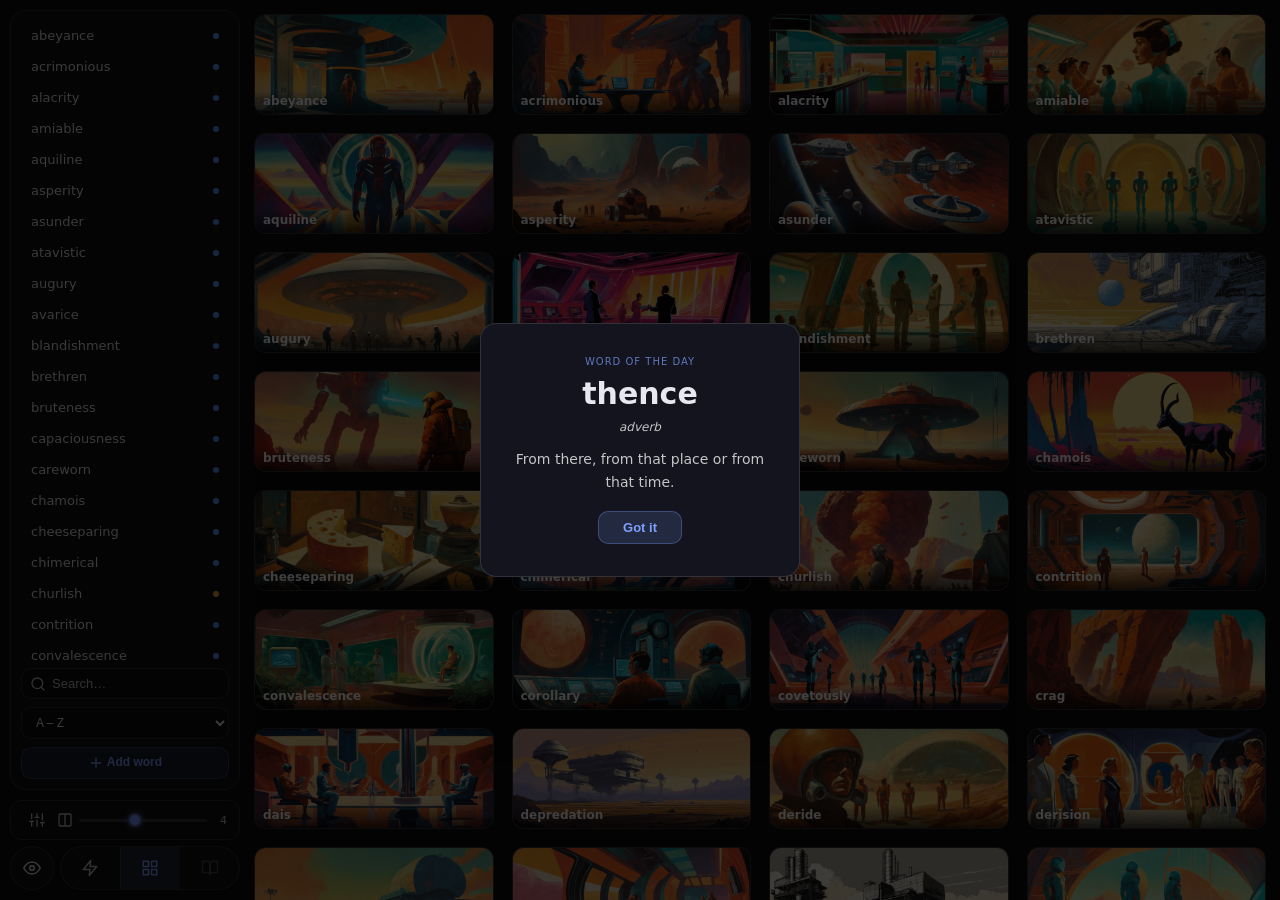
==== commit a84ad481: "ui improvement, game update, word of the day" ====
--- a/docs/index.html
+++ b/docs/index.html
@@ -42,6 +42,13 @@
 <div id="panel-controls">
   <div id="context-row">
     <div id="ctx-game" class="ctx-panel">
+      <select id="game-mode-select" title="Game mode">
+        <option value="random">Random</option>
+        <option value="context">Context</option>
+        <option value="reverse">Definitions</option>
+        <option value="image">Image</option>
+        <option value="dutch">Dutch</option>
+      </select>
       <span id="pool-label"></span>
       Score: <strong id="game-score">0</strong> / <strong id="game-attempts">0</strong>
     </div>
@@ -162,6 +169,17 @@
       <button id="confirm-cancel-btn">Cancel</button>
       <button id="confirm-delete-btn">Delete</button>
     </div>
+  </div>
+</div>
+
+<!-- Word of the Day modal -->
+<div id="wotd-modal">
+  <div id="wotd-modal-box">
+    <div id="wotd-label">Word of the day</div>
+    <div id="wotd-word"></div>
+    <div id="wotd-pos"></div>
+    <div id="wotd-def"></div>
+    <button id="wotd-close-btn">Got it</button>
   </div>
 </div>
 
@@ -261,6 +279,33 @@
   showSyncStatus('Game stats reset');
 });
 
+// ── Word of the Day ───────────────────────────────────────────────────────────
+const wotdModal    = document.getElementById('wotd-modal');
+const wotdWordEl   = document.getElementById('wotd-word');
+const wotdPosEl    = document.getElementById('wotd-pos');
+const wotdDefEl    = document.getElementById('wotd-def');
+const wotdCloseBtn = document.getElementById('wotd-close-btn');
+const WOTD_INTERVAL = 60 * 60 * 1000; // 1 hour
+
+function onVocabReady() {
+  const last = parseInt(localStorage.getItem('wotd_last') || '0', 10);
+  if (Date.now() - last < WOTD_INTERVAL) return;
+  const today = new Date().toISOString().slice(0, 10);
+  const key   = wotdKeyForDate(today);
+  if (!key) return;
+  const data  = vocab[key] || {};
+  if (wotdWordEl) wotdWordEl.textContent = data.word || key;
+  if (wotdPosEl)  wotdPosEl.textContent  = data.part_of_speech || '';
+  if (wotdDefEl)  wotdDefEl.textContent  = data.definition || '';
+  if (wotdModal)  wotdModal.classList.add('open');
+  localStorage.setItem('wotd_last', String(Date.now()));
+}
+
+if (wotdCloseBtn) wotdCloseBtn.addEventListener('click', () => wotdModal.classList.remove('open'));
+if (wotdModal) wotdModal.addEventListener('click', e => {
+  if (e.target === wotdModal) wotdModal.classList.remove('open');
+});
+
 // ── Service worker ────────────────────────────────────────────────────────────
 if ('serviceWorker' in navigator) {
   navigator.serviceWorker.register('sw.js').catch(() => {});
--- a/docs/vocab.css
+++ b/docs/vocab.css
@@ -4,14 +4,14 @@
 
 :root {
   --bg:           #0a0a0f;
-  --glass-bg:     rgba(255,255,255,0.07);
+  --glass-bg:     rgba(20, 20, 20, 0.5);
   --glass-border: rgba(255,255,255,0.12);
   --glass-blur:   blur(14px);
   --radius:       16px;
   --sidebar-w:    240px;
   --accent:       #7c9fff;
   --text:         #e8e8f0;
-  --text-dim:     #888;
+  --text-dim:     #c5c5c5;
   --red:          #e05555;
   --hi-border:    #7c9fff;
   --gap:          10px;
@@ -131,6 +131,7 @@
 .word-meta {
   font-size: 10px;
   color: var(--text-dim);
+  
   margin-right: 4px;
   flex-shrink: 0;
 }
@@ -198,8 +199,19 @@
 }
 .ctx-panel.active { display: flex; }
 
-#ctx-game { justify-content: center; }
+#ctx-game { justify-content: center; gap: 8px; }
 #ctx-game strong { color: var(--text); font-weight: 700; }
+#game-mode-select {
+  background: rgba(0,0,0,0.3);
+  border: 1px solid var(--glass-border);
+  border-radius: 8px;
+  color: var(--text);
+  font-size: 11px;
+  padding: 3px 6px;
+  cursor: pointer;
+  outline: none;
+}
+#game-mode-select option { background: #1a1a2e; }
 
 #ctx-gallery { padding: 0 12px; }
 
@@ -1335,13 +1347,97 @@
   #main { padding-top: var(--gap); }
 }
 
+/* ── Game: image clue + word clue ── */
+.clue-image {
+  display: block;
+  max-width: 100%;
+  max-height: 200px;
+  width: auto;
+  border-radius: 10px;
+  object-fit: contain;
+  margin: 0 auto;
+}
+.game-word-clue {
+  font-size: 22px;
+  font-weight: 700;
+  color: var(--text);
+}
+
+/* ── Word of the Day modal ── */
+#wotd-modal {
+  display: none;
+  position: fixed;
+  inset: 0;
+  background: rgba(0,0,0,0.75);
+  z-index: 2000;
+  align-items: center;
+  justify-content: center;
+}
+#wotd-modal.open { display: flex; }
+#wotd-modal-box {
+  background: #14141e;
+  border: 1px solid var(--glass-border);
+  border-radius: 16px;
+  padding: 32px 28px;
+  max-width: 320px;
+  width: 90%;
+  display: flex;
+  flex-direction: column;
+  align-items: center;
+  gap: 10px;
+  text-align: center;
+}
+#wotd-label {
+  font-size: 10px;
+  text-transform: uppercase;
+  letter-spacing: 0.1em;
+  color: var(--accent);
+  opacity: 0.7;
+}
+#wotd-word {
+  font-size: 30px;
+  font-weight: 800;
+  color: var(--text);
+  line-height: 1.1;
+}
+#wotd-pos {
+  font-size: 12px;
+  font-style: italic;
+  color: var(--text-dim);
+}
+#wotd-def {
+  font-size: 14px;
+  color: var(--text-dim);
+  line-height: 1.6;
+  margin-top: 4px;
+}
+#wotd-close-btn {
+  margin-top: 8px;
+  padding: 8px 24px;
+  border-radius: 10px;
+  background: rgba(124,159,255,0.15);
+  border: 1px solid rgba(124,159,255,0.3);
+  color: var(--accent);
+  font-size: 13px;
+  font-weight: 600;
+  cursor: pointer;
+  transition: background 0.1s;
+}
+#wotd-close-btn:hover { background: rgba(124,159,255,0.28); }
+
 /* ── UI hidden state ── */
 body.ui-hidden #sidebar,
 body.ui-hidden #open-sidebar,
-body.ui-hidden #word-title-bar,
 body.ui-hidden #alts-section,
 body.ui-hidden #context-row,
 body.ui-hidden #view-pill {
   visibility: hidden;
   pointer-events: none;
 }
+/* Hide title bar buttons but keep the word title visible */
+body.ui-hidden #delete-word-btn,
+body.ui-hidden #flag-btn,
+body.ui-hidden #def-save-btn {
+  visibility: hidden;
+  pointer-events: none;
+}
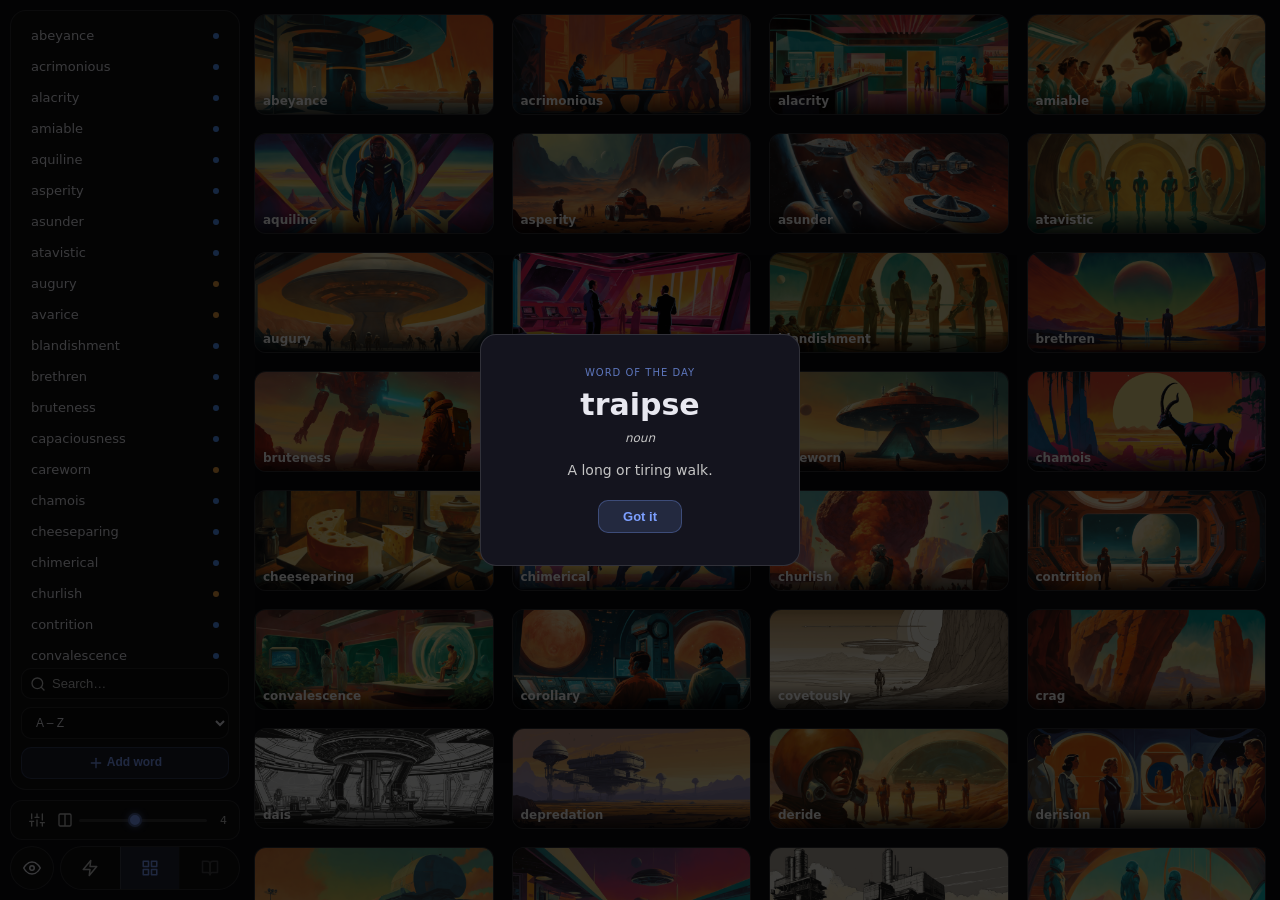
==== commit 91922f70: "vocab update + ui-fixes" ====
--- a/docs/index.html
+++ b/docs/index.html
@@ -128,24 +128,21 @@
           <button id="delete-word-btn" class="icon-action-btn delete-btn" title="Delete word">
             <svg class="icon"><use href="icons.svg#icon-trash"/></svg>
           </button>
-          <button id="def-save-btn" class="pencil-btn" title="Edit definition">
-            <svg class="icon"><use href="icons.svg#icon-pencil"/></svg>
-          </button>
-        </div>
-        <textarea id="def-edit" spellcheck="false" placeholder="No definition…" rows="3" readonly></textarea>
+        </div>
+        <textarea id="def-edit" spellcheck="false" placeholder="No definition…" rows="3"></textarea>
       </div>
       <div id="word-info-right">
         <div class="info-row">
           <span class="info-row-label">Dutch</span>
-          <input id="trans-edit" type="text" spellcheck="false" placeholder="—" readonly>
+          <input id="trans-edit" type="text" spellcheck="false" placeholder="—">
         </div>
         <div class="info-row">
           <span class="info-row-label">Synonyms</span>
-          <input id="syns-edit" type="text" placeholder="—" spellcheck="false" readonly>
+          <input id="syns-edit" type="text" placeholder="—" spellcheck="false">
         </div>
         <div class="info-row">
           <span class="info-row-label">Antonyms</span>
-          <input id="ants-edit" type="text" placeholder="—" spellcheck="false" readonly>
+          <input id="ants-edit" type="text" placeholder="—" spellcheck="false">
         </div>
       </div>
     </div>
@@ -183,17 +180,6 @@
   </div>
 </div>
 
-<!-- Unsaved changes modal -->
-<div id="unsaved-modal">
-  <div id="unsaved-modal-box">
-    <div id="unsaved-modal-title">Unsaved changes</div>
-    <div id="unsaved-modal-actions">
-      <button id="unsaved-cancel-btn">Cancel</button>
-      <button id="unsaved-discard-btn">Discard</button>
-      <button id="unsaved-save-btn">Save</button>
-    </div>
-  </div>
-</div>
 
 <!-- Settings modal -->
 <div id="settings-modal">
--- a/docs/vocab.css
+++ b/docs/vocab.css
@@ -815,46 +815,7 @@
 .info-row input:not([readonly]) { cursor: text; }
 .info-row input::placeholder { color: var(--text-dim); }
 
-/* Pencil edit/save toggle button */
-.pencil-btn {
-  flex-shrink: 0;
-  width: 28px;
-  height: 28px;
-  border-radius: 6px;
-  background: transparent;
-  border: none;
-  color: rgba(255,255,255,0.2);
-  cursor: pointer;
-  display: flex;
-  align-items: center;
-  justify-content: center;
-  padding: 0;
-  transition: color 0.15s;
-}
-.pencil-btn:hover { color: rgba(255,255,255,0.65); }
-.pencil-btn.editing { color: var(--accent); }
-
-/* ── Approved badge ── */
-.approve-btn {
-  position: absolute;
-  top: 4px; right: 4px;
-  width: 22px; height: 22px;
-  border-radius: 50%;
-  background: rgba(0,0,0,0.45);
-  border: 1px solid rgba(255,255,255,0.2);
-  color: rgba(255,255,255,0.4);
-  cursor: pointer;
-  font-size: 11px;
-  display: flex; align-items: center; justify-content: center;
-  transition: background 0.1s, color 0.1s, border-color 0.1s;
-  z-index: 2;
-}
-.approve-btn.approved {
-  background: rgb(255, 255, 255);
-  border-color: rgba(100,200,120,0.55);
-  color: #7ecf7e;
-}
-.approve-btn:hover { background: rgba(255,255,255,0.18); }
+
 
 /* ── Modals (confirm delete + unsaved changes) ── */
 #confirm-modal,
@@ -1436,8 +1397,7 @@
 }
 /* Hide title bar buttons but keep the word title visible */
 body.ui-hidden #delete-word-btn,
-body.ui-hidden #flag-btn,
-body.ui-hidden #def-save-btn {
+body.ui-hidden #flag-btn {
   visibility: hidden;
   pointer-events: none;
 }
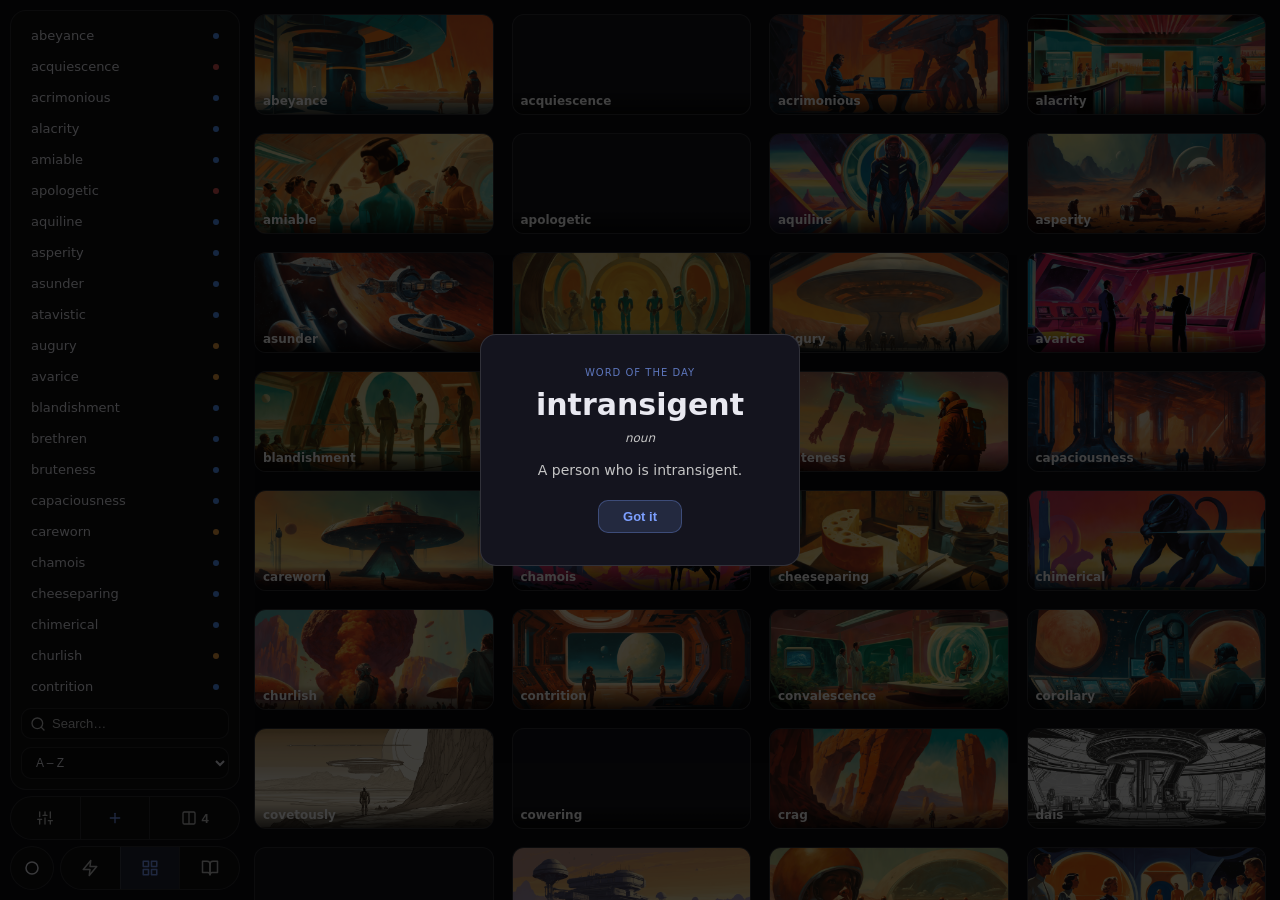
==== commit 03bce52d: "hardcover fetch, ui themes  and fixes" ====
--- a/docs/index.html
+++ b/docs/index.html
@@ -32,9 +32,6 @@
       <option value="occurrences">Occurrences</option>
       <option value="score">Score</option>
     </select>
-    <button id="add-word-btn">
-      <svg class="icon"><use href="icons.svg#icon-plus"/></svg> Add word
-    </button>
   </div>
 </nav>
 
@@ -56,14 +53,26 @@
       <button class="ctx-btn icon-only" id="settings-btn" title="Settings">
         <svg class="icon"><use href="icons.svg#icon-settings"/></svg>
       </button>
-      <svg class="icon"><use href="icons.svg#icon-columns"/></svg>
-      <input id="cols-slider" type="range" min="1" max="8" step="1" value="4" title="Gallery columns">
-      <span id="cols-label">4</span>
+      <button class="ctx-btn icon-only" id="add-word-btn" title="Add word">
+        <svg class="icon"><use href="icons.svg#icon-plus"/></svg>
+      </button>
+      <button class="ctx-btn" id="cols-btn" title="Columns">
+        <svg class="icon"><use href="icons.svg#icon-columns"/></svg>
+        <span id="cols-label">4</span>
+      </button>
+    </div>
+    <div id="ctx-word" class="ctx-panel">
+      <button class="ctx-btn" id="ctx-prev-btn" title="Previous word">
+        <svg class="icon"><use href="icons.svg#icon-arrow-left"/></svg>
+      </button>
+      <button class="ctx-btn" id="ctx-next-btn" title="Next word">
+        <svg class="icon"><use href="icons.svg#icon-arrow-right"/></svg>
+      </button>
     </div>
   </div>
   <div id="control-row">
     <button id="ui-toggle" title="Toggle UI">
-      <svg class="icon icon-lg"><use href="icons.svg#icon-eye"/></svg>
+      <svg class="icon icon-lg"><use href="icons.svg#icon-circle-outline"/></svg>
     </button>
     <div id="view-pill">
       <button class="pill-btn" id="pill-game" title="Game mode">
@@ -72,7 +81,7 @@
       <button class="pill-btn active" id="pill-gallery" title="Gallery">
         <svg class="icon icon-lg"><use href="icons.svg#icon-grid"/></svg>
       </button>
-      <button class="pill-btn" id="pill-word" title="Word view" disabled>
+      <button class="pill-btn" id="pill-word" title="Word view">
         <svg class="icon icon-lg"><use href="icons.svg#icon-book"/></svg>
       </button>
     </div>
@@ -120,16 +129,26 @@
     </div>
     <div id="main-image-wrap">
       <img id="main-image" src="" alt="">
+      <div id="no-image-placeholder">
+        <svg class="icon no-image-icon"><use href="icons.svg#icon-image"/></svg>
+      </div>
     </div>
     <div id="word-info-panel">
       <div id="word-info-left">
         <div id="word-title-bar">
-          <div id="word-title"></div>
+          <div id="word-title-group">
+            <div id="word-title"></div>
+            <div id="word-phonetic"></div>
+          </div>
+          <button id="learnt-btn" class="icon-action-btn" title="Mark as learnt">
+            <svg class="icon"><use href="icons.svg#icon-star"/></svg>
+          </button>
           <button id="delete-word-btn" class="icon-action-btn delete-btn" title="Delete word">
             <svg class="icon"><use href="icons.svg#icon-trash"/></svg>
           </button>
         </div>
         <textarea id="def-edit" spellcheck="false" placeholder="No definition…" rows="3"></textarea>
+        <div id="definitions-list"></div>
       </div>
       <div id="word-info-right">
         <div class="info-row">
@@ -144,6 +163,7 @@
           <span class="info-row-label">Antonyms</span>
           <input id="ants-edit" type="text" placeholder="—" spellcheck="false">
         </div>
+        <div id="stats-rows"></div>
       </div>
     </div>
 
@@ -185,6 +205,14 @@
 <div id="settings-modal">
   <div id="settings-modal-box">
     <div id="settings-modal-title">Settings</div>
+    <div class="theme-row">
+      <span class="theme-row-label">Theme</span>
+      <div class="theme-btns">
+        <button class="theme-btn" data-theme="dark">Dark</button>
+        <button class="theme-btn" data-theme="light">Light</button>
+        <button class="theme-btn" data-theme="epaper">E-paper</button>
+      </div>
+    </div>
     <button class="modal-action" id="sync-btn" title="Reload vocabulary from vocab.json">
       <svg class="icon"><use href="icons.svg#icon-refresh"/></svg> Sync vocabulary
     </button>
--- a/docs/vocab.css
+++ b/docs/vocab.css
@@ -16,6 +16,16 @@
   --hi-border:    #7c9fff;
   --gap:          10px;
   --cols:         4;
+  /* Themeable tokens */
+  --modal-bg:    #14141e;
+  --select-bg:   #1a1a2e;
+  --hover-bg:    rgba(255,255,255,0.08);
+  --card-bg:     rgba(255,255,255,0.04);
+  --text-strong: #ffffff;
+  --text-faint:  rgba(255,255,255,0.3);
+  --text-body:   rgba(255,255,255,0.75);
+  --divider:     rgba(255,255,255,0.06);
+  --scrollbar:   rgba(255,255,255,0.12);
 }
 
 body {
@@ -79,7 +89,7 @@
   gap: 2px;
 }
 #word-list::-webkit-scrollbar { width: 4px; }
-#word-list::-webkit-scrollbar-thumb { background: rgba(255,255,255,0.15); border-radius: 2px; }
+#word-list::-webkit-scrollbar-thumb { background: var(--scrollbar); border-radius: 2px; }
 
 .word-item {
   display: flex;
@@ -93,7 +103,7 @@
   transition: background 0.1s;
   flex-shrink: 0;
 }
-.word-item:hover { background: rgba(255,255,255,0.08); }
+.word-item:hover { background: var(--hover-bg); }
 .word-item.active { background: rgba(124,159,255,0.18); color: var(--accent); }
 
 .no-default-dot {
@@ -125,7 +135,7 @@
   cursor: pointer;
   flex-shrink: 0;
 }
-#sort-by option { background: #1a1a2e; }
+#sort-by option { background: var(--select-bg); }
 #sort-by:focus { border-color: var(--accent); }
 
 .word-meta {
@@ -177,14 +187,14 @@
   z-index: 300;
 }
 
-/* ── Context row (changes per active mode) ── */
+/* ── Context row — styled as a pill matching #control-row ── */
 #context-row {
-  height: 40px;
+  height: 44px;
   position: relative;
   backdrop-filter: var(--glass-blur);
   background: var(--glass-bg);
   border: 1px solid var(--glass-border);
-  border-radius: 12px;
+  border-radius: 22px;
   overflow: hidden;
 }
 .ctx-panel {
@@ -192,57 +202,51 @@
   inset: 0;
   display: none;
   align-items: center;
-  padding: 0 10px;
+  padding: 0 4px;
   font-size: 12px;
   color: var(--text-dim);
-  gap: 6px;
+  gap: 2px;
 }
 .ctx-panel.active { display: flex; }
 
-#ctx-game { justify-content: center; gap: 8px; }
+/* Gallery + word ctx: equal-width buttons, no gap so dividers are seamless */
+#ctx-gallery { padding: 0; gap: 0; }
+#ctx-gallery .ctx-btn { flex: 1; }
+#ctx-word { padding: 0; gap: 0; }
+#ctx-word .ctx-btn { flex: 1; }
+
+#ctx-game { justify-content: center; gap: 8px; padding: 0 14px; }
 #ctx-game strong { color: var(--text); font-weight: 700; }
 #game-mode-select {
-  background: rgba(0,0,0,0.3);
-  border: 1px solid var(--glass-border);
-  border-radius: 8px;
+  background: transparent;
+  border: none;
   color: var(--text);
   font-size: 11px;
-  padding: 3px 6px;
+  padding: 3px 4px;
   cursor: pointer;
   outline: none;
 }
-#game-mode-select option { background: #1a1a2e; }
-
-#ctx-gallery { padding: 0 12px; }
-
-#ctx-word { justify-content: center; }
+#game-mode-select option { background: var(--select-bg); }
 
 .ctx-btn {
-  height: 28px;
-  padding: 0 9px;
-  border-radius: 8px;
-  background: rgba(255,255,255,0.06);
-  border: 1px solid var(--glass-border);
+  height: 100%;
+  padding: 0 10px;
+  background: transparent;
+  border: none;
+  border-left: 1px solid var(--glass-border);
   color: var(--text-dim);
   cursor: pointer;
   font-size: 11px;
   display: flex;
   align-items: center;
+  justify-content: center;
   gap: 5px;
   transition: background 0.1s, color 0.1s;
   white-space: nowrap;
 }
-.ctx-btn:hover { background: rgba(255,255,255,0.13); color: var(--text); }
-.ctx-btn.icon-only { width: 28px; padding: 0; justify-content: center; }
-
-/* Settings button: plain gear, no background */
-#settings-btn {
-  background: transparent;
-  border: none;
-  color: var(--text-dim);
-  padding: 0;
-}
-#settings-btn:hover { background: transparent; color: var(--text); }
+.ctx-btn:first-child { border-left: none; }
+.ctx-btn:hover { background: var(--hover-bg); color: var(--text); }
+.ctx-btn.icon-only { width: 44px; padding: 0; justify-content: center; }
 
 /* ── Control row (ui-toggle + view pill) ── */
 #control-row {
@@ -294,7 +298,7 @@
   transition: background 0.1s, color 0.1s;
 }
 .pill-btn:first-child { border-left: none; }
-.pill-btn:hover:not(:disabled) { background: rgba(255,255,255,0.08); color: var(--text); }
+.pill-btn:hover:not(:disabled) { background: var(--hover-bg); color: var(--text); }
 .pill-btn.active { background: rgba(124,159,255,0.15); color: var(--accent); }
 .pill-btn:disabled { opacity: 0.3; cursor: default; }
 
@@ -302,46 +306,9 @@
 .icon { width: 16px; height: 16px; fill: none; stroke: currentColor; stroke-width: 2; stroke-linecap: round; stroke-linejoin: round; vertical-align: middle; }
 .icon-lg { width: 18px; height: 18px; }
 
-/* ── Column slider (lives in ctx-gallery) ── */
-#cols-slider {
-  flex: 1;
-  min-width: 0;
-  width: 0;
-  -webkit-appearance: none;
-  appearance: none;
-  height: 3px;
-  border-radius: 2px;
-  background: rgba(255,255,255,0.15);
-  outline: none;
-  cursor: pointer;
-}
-#cols-slider::-webkit-slider-thumb {
-  -webkit-appearance: none;
-  appearance: none;
-  width: 14px;
-  height: 14px;
-  border-radius: 50%;
-  background: var(--accent);
-  border: 2px solid rgba(0,0,0,0.4);
-  cursor: pointer;
-  box-shadow: 0 0 6px rgba(124,159,255,0.5);
-}
-#cols-slider::-moz-range-thumb {
-  width: 14px;
-  height: 14px;
-  border-radius: 50%;
-  background: var(--accent);
-  border: 2px solid rgba(0,0,0,0.4);
-  cursor: pointer;
-  box-shadow: 0 0 6px rgba(124,159,255,0.5);
-}
-#cols-label {
-  font-size: 11px;
-  color: var(--text-dim);
-  min-width: 14px;
-  text-align: right;
-  flex-shrink: 0;
-}
+/* ── Columns cycle button ── */
+#cols-btn { gap: 5px; }
+#cols-label { font-size: 13px; font-weight: 600; }
 
 /* ── Queue indicator (imagegen ctx-word) ── */
 #queue-indicator {
@@ -386,7 +353,7 @@
   min-width: 0;
 }
 #main::-webkit-scrollbar { width: 6px; }
-#main::-webkit-scrollbar-thumb { background: rgba(255,255,255,0.12); border-radius: 3px; }
+#main::-webkit-scrollbar-thumb { background: var(--scrollbar); border-radius: 3px; }
 
 /* ── Gallery ── */
 #gallery {
@@ -400,7 +367,7 @@
   overflow: hidden;
   cursor: pointer;
   position: relative;
-  background: rgba(255,255,255,0.04);
+  background: var(--card-bg);
   border: 1px solid var(--glass-border);
   transition: transform 0.15s, box-shadow 0.15s;
   margin: 4px;
@@ -438,7 +405,7 @@
   border-radius: 14px;
   overflow: hidden;
   box-shadow: 0 8px 40px rgba(0,0,0,0.6);
-  background: rgba(255,255,255,0.04);
+  background: var(--card-bg);
   border: 1px solid var(--glass-border);
   cursor: zoom-in;
   position: relative;
@@ -447,19 +414,55 @@
   width: 100%;
   display: block;
 }
+#main-image-wrap.no-image {
+  aspect-ratio: 4/3;
+  cursor: default;
+}
+#main-image-wrap.no-image img { display: none; }
+#no-image-placeholder {
+  display: none;
+  position: absolute;
+  inset: 0;
+  align-items: center;
+  justify-content: center;
+}
+#main-image-wrap.no-image #no-image-placeholder { display: flex; }
+.no-image-icon {
+  width: 64px;
+  height: 64px;
+  color: rgba(255,255,255,0.1);
+}
+[data-theme="light"] .no-image-icon  { color: rgba(0,0,0,0.1); }
+[data-theme="epaper"] .no-image-icon { color: rgba(0,0,0,0.12); }
 #word-title-bar {
   padding: 10px 8px 10px 14px;
   display: flex;
   align-items: center;
   gap: 2px;
 }
+#word-title-group {
+  flex: 1;
+  display: flex;
+  flex-direction: column;
+  gap: 1px;
+  min-width: 0;
+}
 #word-title {
-  flex: 1;
   font-size: 22px;
   font-weight: 700;
-  color: #fff;
+  color: var(--text-strong);
   pointer-events: none;
 }
+#word-phonetic {
+  font-size: 12px;
+  color: rgba(255,255,255,0.4);
+  font-style: italic;
+  pointer-events: none;
+  min-height: 0;
+}
+#word-phonetic:empty { display: none; }
+#learnt-btn.learnt { color: #f0c040; }
+#learnt-btn.learnt svg { fill: #f0c040; }
 
 /* ── Icon-only action buttons (flag, save, delete in title bars) ── */
 .icon-action-btn {
@@ -504,7 +507,7 @@
   position: relative;
   border: 2px solid transparent;
   transition: border-color 0.15s, transform 0.15s;
-  background: rgba(255,255,255,0.04);
+  background: var(--card-bg);
   margin-bottom: 8px;
 }
 .alt-thumb:hover { transform: scale(1.04); }
@@ -556,7 +559,7 @@
   padding: 10px 14px 8px;
   border-bottom: 1px solid var(--glass-border);
 }
-.occurrence-item { border-bottom: 1px solid rgba(255,255,255,0.06); }
+.occurrence-item { border-bottom: 1px solid var(--divider); }
 .occurrence-item:last-child { border-bottom: none; }
 .occurrence-summary {
   display: flex;
@@ -605,7 +608,7 @@
   color: rgba(255,255,255,0.5);
 }
 .occurrence-para + .occurrence-para {
-  border-top: 1px solid rgba(255,255,255,0.05);
+  border-top: 1px solid var(--divider);
   padding-top: 10px;
 }
 .occurrence-para mark {
@@ -648,7 +651,7 @@
   outline: none;
   cursor: pointer;
 }
-#script-select option { background: #1a1a2e; }
+#script-select option { background: var(--select-bg); }
 #run-btn {
   flex-shrink: 0;
   padding: 5px 14px;
@@ -782,6 +785,69 @@
 #def-edit:not([readonly]) { cursor: text; }
 #def-edit::placeholder { color: var(--text-dim); }
 
+/* ── Full definitions list (from dictionary) ── */
+#definitions-list {
+  display: flex;
+  flex-direction: column;
+  gap: 6px;
+  padding: 6px 14px 10px;
+}
+#definitions-list:empty { display: none; }
+.def-entry {
+  display: flex;
+  flex-wrap: wrap;
+  align-items: baseline;
+  gap: 5px;
+  font-size: 12px;
+  color: rgba(255,255,255,0.65);
+  line-height: 1.5;
+}
+.def-pos {
+  font-size: 10px;
+  text-transform: uppercase;
+  letter-spacing: 0.07em;
+  color: var(--accent);
+  opacity: 0.8;
+  flex-shrink: 0;
+}
+.def-text { color: var(--text-body); }
+.def-example {
+  width: 100%;
+  font-style: italic;
+  color: rgba(255,255,255,0.38);
+  font-size: 11px;
+  padding-left: 2px;
+}
+
+/* ── Per-mode game stats rows ── */
+.stats-row { gap: 6px; }
+.stats-bar-wrap {
+  flex: 1;
+  height: 4px;
+  border-radius: 2px;
+  background: var(--hover-bg);
+  overflow: hidden;
+}
+.stats-bar {
+  display: block;
+  height: 100%;
+  border-radius: 2px;
+  background: var(--accent);
+  transition: width 0.3s;
+}
+.stats-pct {
+  font-size: 11px;
+  color: var(--text);
+  min-width: 28px;
+  text-align: right;
+}
+.stats-counts {
+  font-size: 10px;
+  color: var(--text-dim);
+  min-width: 30px;
+  text-align: right;
+}
+
 /* Right: inline label + value rows */
 .info-row {
   display: flex;
@@ -832,7 +898,7 @@
 #unsaved-modal.open { display: flex; }
 #confirm-modal-box,
 #unsaved-modal-box {
-  background: #14141e;
+  background: var(--modal-bg);
   border: 1px solid var(--glass-border);
   border-radius: 16px;
   padding: 28px 32px;
@@ -1080,22 +1146,8 @@
 #game-next-btn.answered { opacity: 1; }
 #game-next-btn:hover { border-color: var(--accent); color: var(--text); opacity: 1; }
 
-/* ── Add word button ── */
-#add-word-btn {
-  flex-shrink: 0;
-  width: 100%;
-  padding: 7px 10px;
-  border-radius: 10px;
-  background: rgba(124,159,255,0.1);
-  border: 1px solid rgba(124,159,255,0.22);
-  color: var(--accent);
-  cursor: pointer;
-  font-size: 12px;
-  font-weight: 600;
-  text-align: center;
-  transition: background 0.1s;
-}
-#add-word-btn:hover { background: rgba(124,159,255,0.2); }
+/* ── Add word button (icon in ctx-gallery) ── */
+#add-word-btn { color: var(--accent); }
 
 /* ── New word header bar ── */
 #new-word-bar {
@@ -1170,7 +1222,7 @@
 }
 #settings-modal.open { display: flex; }
 #settings-modal-box {
-  background: #14141e;
+  background: var(--modal-bg);
   border: 1px solid var(--glass-border);
   border-radius: 16px;
   padding: 28px 32px;
@@ -1300,8 +1352,6 @@
   /* Search wrap takes remaining horizontal space */
   #search-wrap { width: auto; flex: 1; }
   #search { width: 100%; }
-  /* Add-word button: icon-only on mobile */
-  #add-word-btn { width: auto; padding: 7px 10px; }
   /* Main: bottom padding to clear search bar + panel-controls */
   #main { padding-bottom: calc(100px + 60px + var(--gap) * 4); }
   /* Remove top padding override */
@@ -1336,7 +1386,7 @@
 }
 #wotd-modal.open { display: flex; }
 #wotd-modal-box {
-  background: #14141e;
+  background: var(--modal-bg);
   border: 1px solid var(--glass-border);
   border-radius: 16px;
   padding: 32px 28px;
@@ -1389,15 +1439,209 @@
 /* ── UI hidden state ── */
 body.ui-hidden #sidebar,
 body.ui-hidden #open-sidebar,
-body.ui-hidden #alts-section,
 body.ui-hidden #context-row,
 body.ui-hidden #view-pill {
   visibility: hidden;
   pointer-events: none;
 }
-/* Hide title bar buttons but keep the word title visible */
-body.ui-hidden #delete-word-btn,
-body.ui-hidden #flag-btn {
-  visibility: hidden;
-  pointer-events: none;
-}
+
+/* ── Theme toggle UI (inside settings modal) ── */
+.theme-row {
+  display: flex;
+  flex-direction: column;
+  gap: 8px;
+}
+.theme-row-label {
+  font-size: 11px;
+  text-transform: uppercase;
+  letter-spacing: 0.07em;
+  color: var(--text-dim);
+}
+.theme-btns {
+  display: flex;
+  border: 1px solid var(--glass-border);
+  border-radius: 10px;
+  overflow: hidden;
+}
+.theme-btn {
+  flex: 1;
+  padding: 8px 4px;
+  background: transparent;
+  border: none;
+  border-left: 1px solid var(--glass-border);
+  color: var(--text-dim);
+  font-size: 12px;
+  font-weight: 500;
+  cursor: pointer;
+  transition: background 0.1s, color 0.1s;
+}
+.theme-btn:first-child { border-left: none; }
+.theme-btn:hover { background: var(--hover-bg); color: var(--text); }
+.theme-btn.active { background: var(--hover-bg); color: var(--accent); font-weight: 700; }
+
+/* ── Light theme ── */
+[data-theme="light"] {
+  --bg:          #f0f0f5;
+  --glass-bg:    rgba(255,255,255,0.82);
+  --glass-border:rgba(0,0,0,0.1);
+  --accent:      #2855c0;
+  --text:        #1a1a2e;
+  --text-dim:    #5a5a7a;
+  --red:         #c03030;
+  --hi-border:   #2855c0;
+  --modal-bg:    #ffffff;
+  --select-bg:   #eeeef4;
+  --hover-bg:    rgba(0,0,0,0.06);
+  --card-bg:     rgba(0,0,0,0.03);
+  --text-strong: #1a1a2e;
+  --text-faint:  rgba(0,0,0,0.38);
+  --text-body:   rgba(0,0,0,0.8);
+  --divider:     rgba(0,0,0,0.08);
+  --scrollbar:   rgba(0,0,0,0.15);
+}
+[data-theme="light"] .word-item.active { background: rgba(40,85,192,0.14); }
+[data-theme="light"] .pill-btn.active  { background: rgba(40,85,192,0.12); }
+[data-theme="light"] .gallery-card:hover { box-shadow: 0 4px 24px rgba(0,0,0,0.12); }
+[data-theme="light"] #main-image-wrap  { box-shadow: 0 8px 40px rgba(0,0,0,0.12); }
+[data-theme="light"] #word-phonetic    { color: rgba(0,0,0,0.4); }
+[data-theme="light"] .icon-action-btn  { color: rgba(0,0,0,0.4); }
+[data-theme="light"] .icon-action-btn:hover { color: var(--text); }
+[data-theme="light"] #alts-heading     { color: rgba(0,0,0,0.32); }
+[data-theme="light"] #clue-label       { color: rgba(0,0,0,0.35); }
+[data-theme="light"] #pool-label       { color: var(--text-dim); }
+[data-theme="light"] .def-entry        { color: rgba(0,0,0,0.65); }
+[data-theme="light"] .def-example      { color: rgba(0,0,0,0.42); }
+[data-theme="light"] .info-row-label   { color: rgba(0,0,0,0.35); }
+[data-theme="light"] .occurrence-summary { color: rgba(0,0,0,0.6); }
+[data-theme="light"] .occurrence-summary::before { color: rgba(0,0,0,0.35); }
+[data-theme="light"] .occurrence-para  { color: rgba(0,0,0,0.6); }
+[data-theme="light"] .occurrence-count { background: rgba(0,0,0,0.06); }
+[data-theme="light"] .occurrence-para mark { color: var(--accent); }
+[data-theme="light"] #occurrences-heading { color: rgba(0,0,0,0.32); }
+[data-theme="light"] .run-label, [data-theme="light"] .prompt-label { color: rgba(0,0,0,0.32); }
+[data-theme="light"] .prompt-textarea  { color: var(--text); background: rgba(0,0,0,0.04); }
+[data-theme="light"] .prompt-textarea:focus { background: rgba(0,0,0,0.07); }
+[data-theme="light"] #run-output       { background: rgba(0,0,0,0.05); color: rgba(0,0,0,0.7); }
+[data-theme="light"] .choice-btn:hover:not(:disabled) { border-color: var(--accent); background: rgba(40,85,192,0.08); }
+[data-theme="light"] #confirm-modal,
+[data-theme="light"] #settings-modal,
+[data-theme="light"] #wotd-modal       { background: rgba(0,0,0,0.5); }
+[data-theme="light"] #lightbox         { background: rgba(255,255,255,0.95); }
+[data-theme="light"] .game-score-row   { color: var(--text-dim); }
+[data-theme="light"] .word-meta        { color: var(--text-dim); }
+[data-theme="light"] #clue-source      { color: var(--text-dim); }
+[data-theme="light"] #wotd-label       { color: var(--accent); }
+[data-theme="light"] #wotd-word        { color: var(--text); }
+[data-theme="light"] #sidebar { background: rgba(240,240,245,0.95); }
+@media (max-width: 600px) {
+  [data-theme="light"] #sidebar { background: rgba(240,240,245,0.98); }
+  [data-theme="light"] #word-list { background: rgba(240,240,245,0.99); }
+}
+
+/* ── E-paper theme ── */
+[data-theme="epaper"] {
+  --bg:          #ffffff;
+  --glass-bg:    #ffffff;
+  --glass-border:rgba(0,0,0,0.22);
+  --glass-blur:  none;
+  --accent:      #000000;
+  --text:        #000000;
+  --text-dim:    #444444;
+  --red:         #000000;
+  --hi-border:   #000000;
+  --modal-bg:    #ffffff;
+  --select-bg:   #ffffff;
+  --hover-bg:    rgba(0,0,0,0.05);
+  --card-bg:     #ffffff;
+  --text-strong: #000000;
+  --text-faint:  rgba(0,0,0,0.45);
+  --text-body:   rgba(0,0,0,0.85);
+  --divider:     rgba(0,0,0,0.1);
+  --scrollbar:   rgba(0,0,0,0.2);
+}
+/* Explicit body override (belt-and-suspenders against cached CSS) */
+[data-theme="epaper"] body { background: #ffffff; color: #000; }
+/* Fix hardcoded dark rgba inputs */
+[data-theme="epaper"] #search,
+[data-theme="epaper"] #sort-by,
+[data-theme="epaper"] #script-select,
+[data-theme="epaper"] #new-word-input,
+[data-theme="epaper"] #quick-add-input { background: #ffffff; color: #000; }
+[data-theme="epaper"] .prompt-textarea { background: rgba(0,0,0,0.03) !important; }
+
+/* Kill all animations & transitions */
+[data-theme="epaper"] *,
+[data-theme="epaper"] *::before,
+[data-theme="epaper"] *::after {
+  animation-duration: 0s !important;
+  animation-delay: 0s !important;
+  transition-duration: 0s !important;
+  transition-delay: 0s !important;
+}
+/* Kill backdrop-filter (blurs cause grey dithering on e-ink) */
+[data-theme="epaper"] .glass,
+[data-theme="epaper"] #sidebar,
+[data-theme="epaper"] #panel-words,
+[data-theme="epaper"] #context-row,
+[data-theme="epaper"] #view-pill,
+[data-theme="epaper"] #ui-toggle,
+[data-theme="epaper"] #open-sidebar,
+[data-theme="epaper"] #word-info-panel,
+[data-theme="epaper"] #occurrences-section,
+[data-theme="epaper"] #run-panel,
+[data-theme="epaper"] .clue-card,
+[data-theme="epaper"] .choice-btn,
+[data-theme="epaper"] #game-next-btn,
+[data-theme="epaper"] #quick-add-panel,
+[data-theme="epaper"] #sync-status { backdrop-filter: none; }
+/* Solid white backgrounds everywhere */
+[data-theme="epaper"] .word-item.active { background: rgba(0,0,0,0.08); color: #000; }
+[data-theme="epaper"] .pill-btn.active  { background: rgba(0,0,0,0.08); color: #000; }
+[data-theme="epaper"] .gallery-card { background: #ffffff; box-shadow: none; }
+[data-theme="epaper"] .gallery-card:hover { transform: none; box-shadow: none; }
+[data-theme="epaper"] #main-image-wrap { background: #ffffff; box-shadow: none; }
+[data-theme="epaper"] .alt-thumb { background: #ffffff; }
+[data-theme="epaper"] .alt-thumb:hover { transform: none; }
+[data-theme="epaper"] #word-phonetic    { color: rgba(0,0,0,0.5); }
+[data-theme="epaper"] .icon-action-btn  { color: rgba(0,0,0,0.45); }
+[data-theme="epaper"] .icon-action-btn:hover { color: #000; }
+[data-theme="epaper"] #alts-heading     { color: rgba(0,0,0,0.35); }
+[data-theme="epaper"] #clue-label       { color: rgba(0,0,0,0.4); }
+[data-theme="epaper"] #pool-label       { color: #444; }
+[data-theme="epaper"] .def-entry        { color: rgba(0,0,0,0.7); }
+[data-theme="epaper"] .def-example      { color: rgba(0,0,0,0.5); }
+[data-theme="epaper"] .def-pos          { color: #000; opacity: 0.7; }
+[data-theme="epaper"] .info-row-label   { color: rgba(0,0,0,0.42); }
+[data-theme="epaper"] .occurrence-summary { color: rgba(0,0,0,0.6); }
+[data-theme="epaper"] .occurrence-summary::before { color: rgba(0,0,0,0.4); }
+[data-theme="epaper"] .occurrence-para  { color: rgba(0,0,0,0.7); }
+[data-theme="epaper"] .occurrence-count { background: rgba(0,0,0,0.06); }
+[data-theme="epaper"] .occurrence-para mark { color: #000; font-style: italic; background: none; }
+[data-theme="epaper"] #occurrences-heading { color: rgba(0,0,0,0.35); }
+[data-theme="epaper"] .stats-bar        { background: #000; }
+[data-theme="epaper"] .choice-btn { background: #ffffff; }
+[data-theme="epaper"] .choice-btn:hover:not(:disabled) { border-color: #000; background: rgba(0,0,0,0.05); }
+[data-theme="epaper"] .choice-btn.correct { border-color: #000; background: rgba(0,0,0,0.05); color: #000; }
+[data-theme="epaper"] .choice-btn.wrong   { border-color: #555; background: #fff; color: #555; }
+[data-theme="epaper"] #game-next-btn { background: #ffffff; }
+[data-theme="epaper"] #run-btn { background: rgba(0,0,0,0.08); border-color: rgba(0,0,0,0.3); color: #000; }
+[data-theme="epaper"] #run-btn:hover:not(:disabled) { background: rgba(0,0,0,0.15); }
+[data-theme="epaper"] .run-label, [data-theme="epaper"] .prompt-label { color: rgba(0,0,0,0.32); }
+[data-theme="epaper"] .prompt-textarea  { color: #000; background: rgba(0,0,0,0.03); }
+[data-theme="epaper"] #run-output       { background: rgba(0,0,0,0.04); color: rgba(0,0,0,0.7); }
+[data-theme="epaper"] #confirm-modal,
+[data-theme="epaper"] #settings-modal,
+[data-theme="epaper"] #wotd-modal       { background: rgba(0,0,0,0.45); }
+[data-theme="epaper"] #lightbox         { background: rgba(0,0,0,0.85); }
+[data-theme="epaper"] #learnt-btn.learnt,
+[data-theme="epaper"] #learnt-btn.learnt svg { color: #555; fill: #555; }
+[data-theme="epaper"] #flag-btn.flagged { color: #333; }
+[data-theme="epaper"] .clue-text em     { color: #000; }
+[data-theme="epaper"] .game-blank       { border-bottom-color: #000; }
+[data-theme="epaper"] #sidebar { background: #ffffff; }
+[data-theme="epaper"] .ctx-btn:first-child { border-left: none; }
+[data-theme="epaper"] #wotd-close-btn   { background: rgba(0,0,0,0.08); border-color: rgba(0,0,0,0.25); color: #000; }
+@media (max-width: 600px) {
+  [data-theme="epaper"] #sidebar  { background: #ffffff; }
+  [data-theme="epaper"] #word-list { background: #ffffff; }
+}
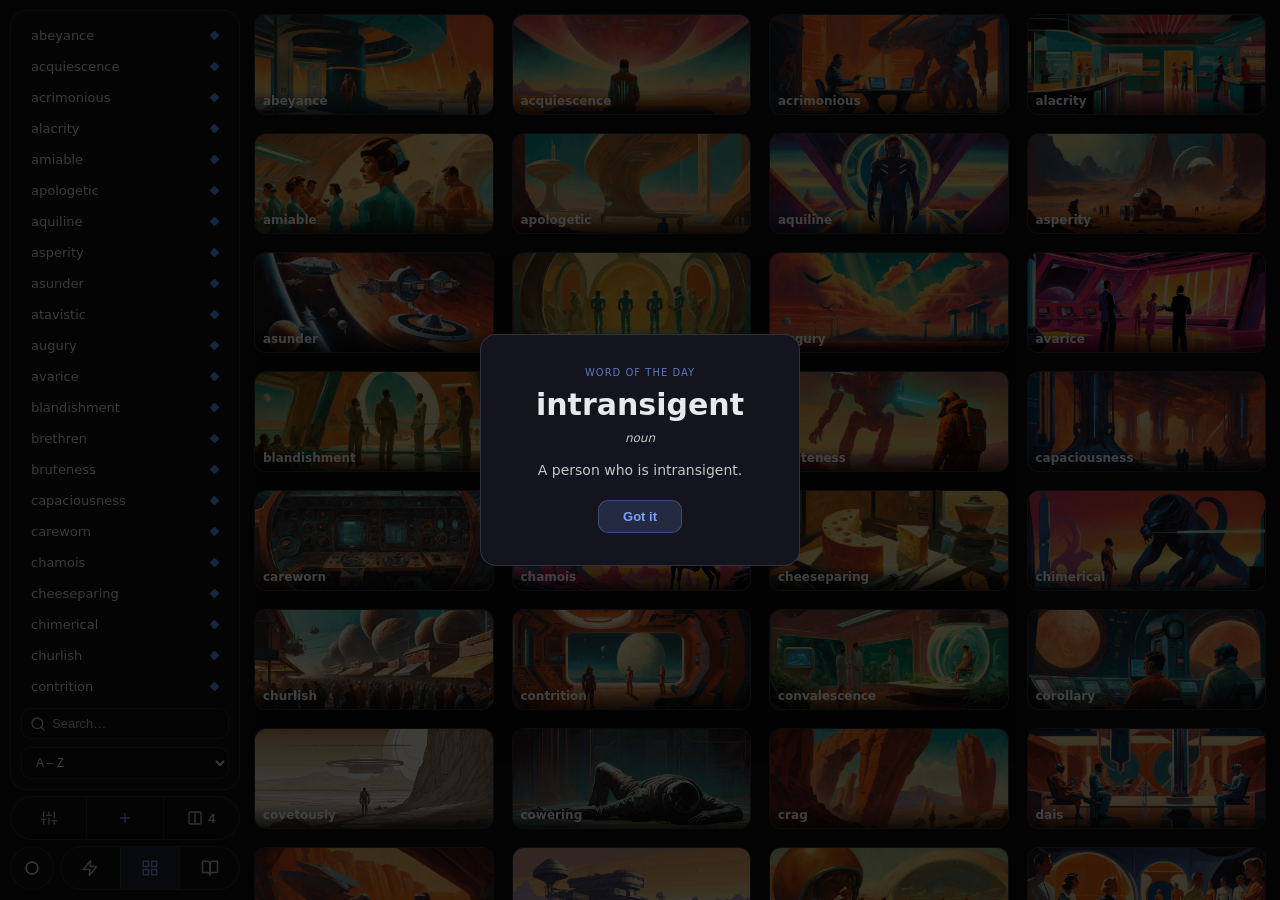
==== commit f3499e68: "ui fixes and cleanup" ====
--- a/docs/index.html
+++ b/docs/index.html
@@ -50,10 +50,10 @@
       Score: <strong id="game-score">0</strong> / <strong id="game-attempts">0</strong>
     </div>
     <div id="ctx-gallery" class="ctx-panel active">
-      <button class="ctx-btn icon-only" id="settings-btn" title="Settings">
+      <button class="ctx-btn" id="settings-btn" title="Settings">
         <svg class="icon"><use href="icons.svg#icon-settings"/></svg>
       </button>
-      <button class="ctx-btn icon-only" id="add-word-btn" title="Add word">
+      <button class="ctx-btn" id="add-word-btn" title="Add word">
         <svg class="icon"><use href="icons.svg#icon-plus"/></svg>
       </button>
       <button class="ctx-btn" id="cols-btn" title="Columns">
@@ -134,37 +134,38 @@
       </div>
     </div>
     <div id="word-info-panel">
-      <div id="word-info-left">
-        <div id="word-title-bar">
-          <div id="word-title-group">
-            <div id="word-title"></div>
-            <div id="word-phonetic"></div>
-          </div>
-          <button id="learnt-btn" class="icon-action-btn" title="Mark as learnt">
-            <svg class="icon"><use href="icons.svg#icon-star"/></svg>
-          </button>
-          <button id="delete-word-btn" class="icon-action-btn delete-btn" title="Delete word">
-            <svg class="icon"><use href="icons.svg#icon-trash"/></svg>
-          </button>
-        </div>
-        <textarea id="def-edit" spellcheck="false" placeholder="No definition…" rows="3"></textarea>
+      <div id="word-title-bar">
+        <div id="word-title-group">
+          <div id="word-title"></div>
+          <div id="word-phonetic"></div>
+        </div>
+        <button id="learnt-btn" class="icon-action-btn" title="Mark as learnt">
+          <svg class="icon"><use href="icons.svg#icon-star"/></svg>
+        </button>
+        <button id="delete-word-btn" class="icon-action-btn delete-btn" title="Delete word">
+          <svg class="icon"><use href="icons.svg#icon-trash"/></svg>
+        </button>
+      </div>
+      <div id="def-area">
         <div id="definitions-list"></div>
-      </div>
-      <div id="word-info-right">
-        <div class="info-row">
-          <span class="info-row-label">Dutch</span>
+        <textarea id="def-edit" spellcheck="false" placeholder="No definition…"></textarea>
+        <button id="def-more-btn" style="display:none">View more</button>
+      </div>
+      <div id="word-info-columns">
+        <div class="info-col">
+          <span class="info-col-label">Dutch</span>
           <input id="trans-edit" type="text" spellcheck="false" placeholder="—">
         </div>
-        <div class="info-row">
-          <span class="info-row-label">Synonyms</span>
+        <div class="info-col">
+          <span class="info-col-label">Synonyms</span>
           <input id="syns-edit" type="text" placeholder="—" spellcheck="false">
         </div>
-        <div class="info-row">
-          <span class="info-row-label">Antonyms</span>
+        <div class="info-col">
+          <span class="info-col-label">Antonyms</span>
           <input id="ants-edit" type="text" placeholder="—" spellcheck="false">
         </div>
-        <div id="stats-rows"></div>
-      </div>
+      </div>
+      <div id="stats-rows"></div>
     </div>
 
     <div id="occurrences-section" style="display:none">
--- a/docs/vocab.css
+++ b/docs/vocab.css
@@ -106,20 +106,35 @@
 .word-item:hover { background: var(--hover-bg); }
 .word-item.active { background: rgba(124,159,255,0.18); color: var(--accent); }
 
-.no-default-dot {
-  width: 6px;
-  height: 6px;
+/* Fixed-width dot slot — keeps word-meta column aligned */
+.dot-slot {
+  width: 10px;
+  flex-shrink: 0;
+  display: flex;
+  align-items: center;
+  justify-content: center;
+}
+.word-dot {
+  width: 7px;
+  height: 7px;
+  flex-shrink: 0;
+}
+/* New unseen image — blue diamond */
+.dot-new {
+  background: #5599ff;
+  transform: rotate(45deg);
+  border-radius: 1px;
+}
+/* Flagged for regen — filled square */
+.dot-regen {
+  background: var(--text-dim);
+  border-radius: 1px;
+}
+/* No default image — hollow circle */
+.dot-missing {
   border-radius: 50%;
-  background: var(--red);
-  flex-shrink: 0;
-}
-
-.regen-dot {
-  width: 6px;
-  height: 6px;
-  border-radius: 50%;
-  background: #f0a040;
-  flex-shrink: 0;
+  border: 1.5px solid var(--text-dim);
+  background: transparent;
 }
 
 /* Sort select */
@@ -209,11 +224,9 @@
 }
 .ctx-panel.active { display: flex; }
 
-/* Gallery + word ctx: equal-width buttons, no gap so dividers are seamless */
-#ctx-gallery { padding: 0; gap: 0; }
-#ctx-gallery .ctx-btn { flex: 1; }
-#ctx-word { padding: 0; gap: 0; }
-#ctx-word .ctx-btn { flex: 1; }
+/* All ctx panels: zero gap/padding so dividers are seamless, buttons fill evenly */
+#ctx-gallery, #ctx-word { padding: 0; gap: 0; }
+#ctx-gallery .ctx-btn, #ctx-word .ctx-btn { flex: 1; }
 
 #ctx-game { justify-content: center; gap: 8px; padding: 0 14px; }
 #ctx-game strong { color: var(--text); font-weight: 700; }
@@ -246,7 +259,6 @@
 }
 .ctx-btn:first-child { border-left: none; }
 .ctx-btn:hover { background: var(--hover-bg); color: var(--text); }
-.ctx-btn.icon-only { width: 44px; padding: 0; justify-content: center; }
 
 /* ── Control row (ui-toggle + view pill) ── */
 #control-row {
@@ -320,6 +332,9 @@
   white-space: nowrap;
 }
 #queue-indicator.visible { display: flex; }
+/* The segment wrapping the queue indicator — non-interactive when empty */
+.ctx-queue-segment { cursor: default; }
+.ctx-queue-segment:hover { background: transparent; color: var(--text-dim); }
 
 /* ── Hamburger (sidebar collapsed) ── */
 #open-sidebar {
@@ -401,7 +416,8 @@
 
 /* Main image */
 #main-image-wrap {
-  width: 100%;
+  align-self: center;
+  max-width: 100%;
   border-radius: 14px;
   overflow: hidden;
   box-shadow: 0 8px 40px rgba(0,0,0,0.6);
@@ -411,11 +427,16 @@
   position: relative;
 }
 #main-image-wrap img {
+  display: block;
+  width: auto;
+  max-width: 100%;
+  height: auto;
+  max-height: clamp(180px, 35vh, 420px);
+}
+#main-image-wrap.no-image {
   width: 100%;
-  display: block;
-}
-#main-image-wrap.no-image {
   aspect-ratio: 4/3;
+  max-height: clamp(180px, 35vh, 420px);
   cursor: default;
 }
 #main-image-wrap.no-image img { display: none; }
@@ -541,6 +562,24 @@
   font-size: 10px;
   color: rgba(255,255,255,0.7);
 }
+.alt-delete-btn {
+  position: absolute;
+  top: 4px; right: 4px;
+  width: 22px; height: 22px;
+  border-radius: 5px;
+  background: rgba(0,0,0,0.55);
+  border: none;
+  color: rgba(255,255,255,0.7);
+  cursor: pointer;
+  display: flex;
+  align-items: center;
+  justify-content: center;
+  padding: 0;
+  opacity: 0;
+  transition: opacity 0.15s;
+}
+.alt-thumb:hover .alt-delete-btn { opacity: 1; }
+.alt-delete-btn:hover { color: #fff; background: rgba(200,50,50,0.7); }
 
 /* ── Occurrences panel ── */
 #occurrences-section {
@@ -744,30 +783,29 @@
   object-fit: contain;
 }
 
-/* ── Word info panel (single card, two columns with vertical divider) ── */
+/* ── Word info panel (flat column layout) ── */
 #word-info-panel {
-  display: grid;
-  grid-template-columns: 1fr 1fr;
+  display: flex;
+  flex-direction: column;
   background: var(--glass-bg);
   border: 1px solid var(--glass-border);
   border-radius: 12px;
   backdrop-filter: var(--glass-blur);
   overflow: hidden;
 }
-#word-info-left {
+#word-title-bar {
+  border-bottom: 1px solid var(--glass-border);
+}
+
+/* Definition area */
+#def-area {
+  padding: 10px 14px 8px;
+  border-bottom: 1px solid var(--glass-border);
   display: flex;
   flex-direction: column;
-  border-right: 1px solid var(--glass-border);
-}
-#word-info-right {
-  display: flex;
-  flex-direction: column;
-  justify-content: center;
-}
-
-/* Left: definition textarea */
+  gap: 0;
+}
 #def-edit {
-  flex: 1;
   display: block;
   width: 100%;
   background: transparent;
@@ -775,30 +813,33 @@
   color: var(--text);
   font-size: 12.5px;
   line-height: 1.6;
-  padding: 8px 12px 10px;
+  padding: 0;
   resize: none;
   overflow: hidden;
   outline: none;
   font-family: inherit;
-  cursor: default;
-}
-#def-edit:not([readonly]) { cursor: text; }
+  min-height: 0;
+}
+#def-edit:empty, #def-edit[value=""] { display: none; }
 #def-edit::placeholder { color: var(--text-dim); }
 
-/* ── Full definitions list (from dictionary) ── */
+/* ── Definitions list (from dictionary) ── */
 #definitions-list {
   display: flex;
   flex-direction: column;
   gap: 6px;
-  padding: 6px 14px 10px;
 }
 #definitions-list:empty { display: none; }
+
+/* Collapse to first entry by default */
+#definitions-list:not(.expanded) .def-entry ~ .def-entry { display: none; }
+
 .def-entry {
   display: flex;
   flex-wrap: wrap;
   align-items: baseline;
   gap: 5px;
-  font-size: 12px;
+  font-size: 12.5px;
   color: rgba(255,255,255,0.65);
   line-height: 1.5;
 }
@@ -818,9 +859,79 @@
   font-size: 11px;
   padding-left: 2px;
 }
+#def-more-btn {
+  align-self: flex-start;
+  margin-top: 6px;
+  padding: 0;
+  background: none;
+  border: none;
+  color: var(--accent);
+  font-size: 11px;
+  font-family: inherit;
+  cursor: pointer;
+  opacity: 0.8;
+}
+#def-more-btn:hover { opacity: 1; }
+
+/* ── 3-column row: Dutch / Synonyms / Antonyms ── */
+#word-info-columns {
+  display: grid;
+  grid-template-columns: 1fr 1fr 1fr;
+}
+.info-col {
+  display: flex;
+  flex-direction: column;
+  gap: 3px;
+  padding: 8px 12px 10px;
+  border-right: 1px solid var(--glass-border);
+  min-width: 0;
+  overflow: hidden;
+}
+.info-col:last-child { border-right: none; }
+.info-col-label {
+  font-size: 10px;
+  text-transform: uppercase;
+  letter-spacing: 0.07em;
+  color: rgba(255,255,255,0.3);
+  flex-shrink: 0;
+}
+.info-col input {
+  background: transparent;
+  border: none;
+  color: var(--text);
+  font-size: 12px;
+  outline: none;
+  font-family: inherit;
+  width: 100%;
+  padding: 0;
+  cursor: default;
+  overflow: hidden;
+  text-overflow: ellipsis;
+  white-space: nowrap;
+}
+.info-col input:not([readonly]) { cursor: text; }
+.info-col input::placeholder { color: var(--text-dim); }
 
 /* ── Per-mode game stats rows ── */
-.stats-row { gap: 6px; }
+#stats-rows {
+  display: flex;
+  flex-direction: column;
+}
+.stats-row {
+  display: flex;
+  align-items: center;
+  gap: 6px;
+  padding: 6px 12px;
+  border-top: 1px solid var(--glass-border);
+}
+.stats-row-label {
+  font-size: 10px;
+  text-transform: uppercase;
+  letter-spacing: 0.06em;
+  color: rgba(255,255,255,0.3);
+  flex-shrink: 0;
+  width: 64px;
+}
 .stats-bar-wrap {
   flex: 1;
   height: 4px;
@@ -848,38 +959,14 @@
   text-align: right;
 }
 
-/* Right: inline label + value rows */
-.info-row {
-  display: flex;
-  align-items: center;
-  gap: 6px;
-  padding: 0 6px 0 12px;
-  min-height: 44px;
-  border-bottom: 1px solid var(--glass-border);
-}
-.info-row:last-child { border-bottom: none; }
 .info-row-label {
   font-size: 10px;
   text-transform: uppercase;
   letter-spacing: 0.07em;
   color: rgba(255,255,255,0.3);
   flex-shrink: 0;
-  width: 58px;
-}
-.info-row input {
-  flex: 1;
-  min-width: 0;
-  background: transparent;
-  border: none;
-  color: var(--text);
-  font-size: 12.5px;
-  outline: none;
-  font-family: inherit;
-  cursor: default;
-  padding: 0;
-}
-.info-row input:not([readonly]) { cursor: text; }
-.info-row input::placeholder { color: var(--text-dim); }
+  width: 64px;
+}
 
 
 
@@ -1020,15 +1107,6 @@
   flex-direction: column;
   gap: 10px;
 }
-.game-score-row {
-  display: flex;
-  align-items: center;
-  justify-content: space-between;
-  font-size: 12px;
-  color: var(--text-dim);
-  padding: 0 2px;
-}
-.game-score-row span { color: var(--text); font-weight: 700; }
 .clue-card {
   background: var(--glass-bg);
   border: 1px solid var(--glass-border);
@@ -1183,13 +1261,6 @@
 }
 #create-word-btn:hover { background: rgba(124,159,255,0.32); }
 
-/* ── Unseen images dot (blue) ── */
-.new-dot {
-  width: 6px; height: 6px;
-  border-radius: 50%;
-  background: #5599ff;
-  flex-shrink: 0;
-}
 
 /* ── Sync status toast (PWA) ── */
 #sync-status {
@@ -1511,7 +1582,9 @@
 [data-theme="light"] #pool-label       { color: var(--text-dim); }
 [data-theme="light"] .def-entry        { color: rgba(0,0,0,0.65); }
 [data-theme="light"] .def-example      { color: rgba(0,0,0,0.42); }
-[data-theme="light"] .info-row-label   { color: rgba(0,0,0,0.35); }
+[data-theme="light"] .info-row-label, [data-theme="light"] .info-col-label, [data-theme="light"] .stats-row-label { color: rgba(0,0,0,0.35); }
+[data-theme="light"] .info-col input   { color: var(--text); }
+[data-theme="light"] #def-more-btn     { opacity: 0.7; }
 [data-theme="light"] .occurrence-summary { color: rgba(0,0,0,0.6); }
 [data-theme="light"] .occurrence-summary::before { color: rgba(0,0,0,0.35); }
 [data-theme="light"] .occurrence-para  { color: rgba(0,0,0,0.6); }
@@ -1527,7 +1600,6 @@
 [data-theme="light"] #settings-modal,
 [data-theme="light"] #wotd-modal       { background: rgba(0,0,0,0.5); }
 [data-theme="light"] #lightbox         { background: rgba(255,255,255,0.95); }
-[data-theme="light"] .game-score-row   { color: var(--text-dim); }
 [data-theme="light"] .word-meta        { color: var(--text-dim); }
 [data-theme="light"] #clue-source      { color: var(--text-dim); }
 [data-theme="light"] #wotd-label       { color: var(--accent); }
@@ -1611,7 +1683,8 @@
 [data-theme="epaper"] .def-entry        { color: rgba(0,0,0,0.7); }
 [data-theme="epaper"] .def-example      { color: rgba(0,0,0,0.5); }
 [data-theme="epaper"] .def-pos          { color: #000; opacity: 0.7; }
-[data-theme="epaper"] .info-row-label   { color: rgba(0,0,0,0.42); }
+[data-theme="epaper"] .info-row-label, [data-theme="epaper"] .info-col-label, [data-theme="epaper"] .stats-row-label { color: rgba(0,0,0,0.42); }
+[data-theme="epaper"] .info-col input   { color: #000; }
 [data-theme="epaper"] .occurrence-summary { color: rgba(0,0,0,0.6); }
 [data-theme="epaper"] .occurrence-summary::before { color: rgba(0,0,0,0.4); }
 [data-theme="epaper"] .occurrence-para  { color: rgba(0,0,0,0.7); }
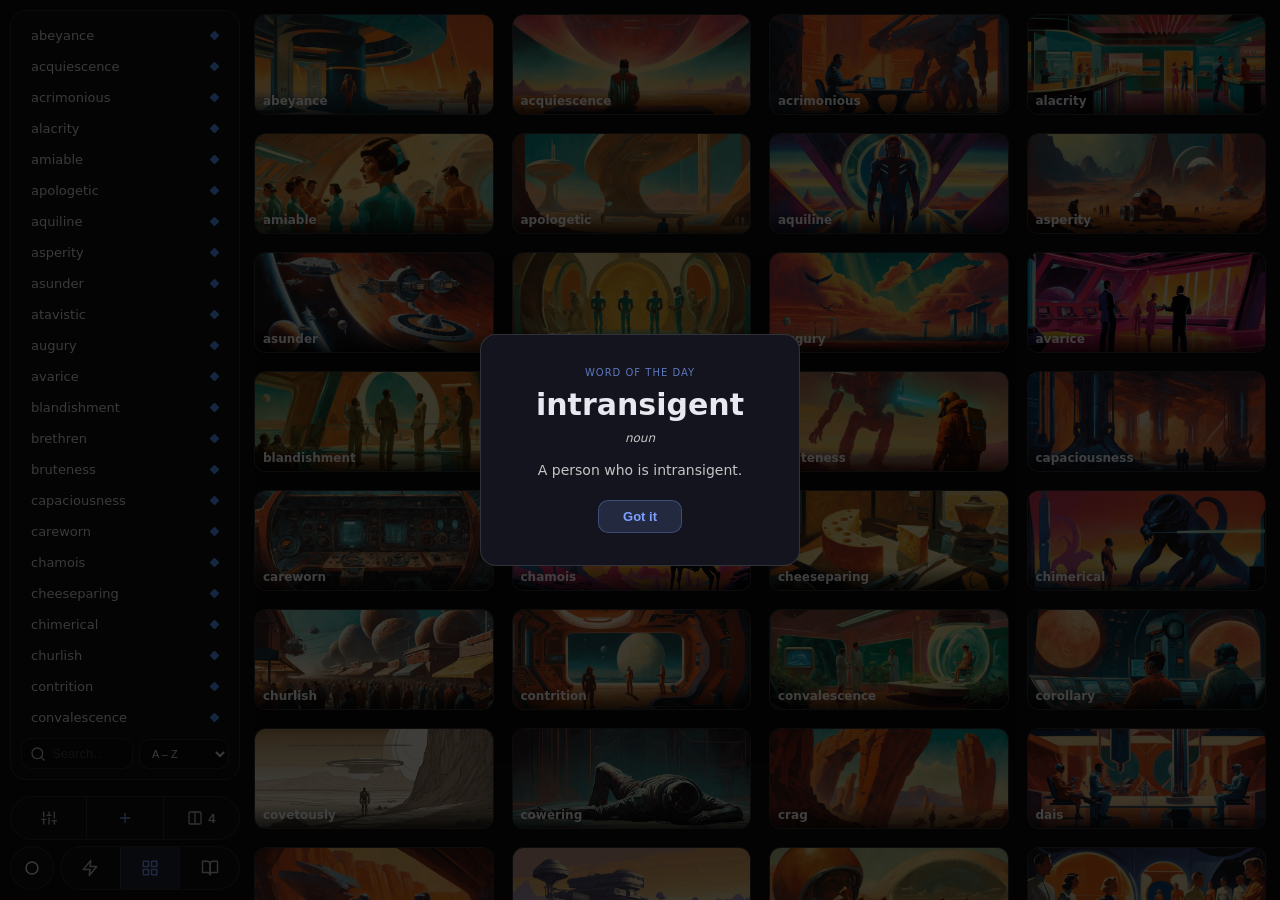
==== commit e46e6b32: "ui-fixes" ====
--- a/docs/index.html
+++ b/docs/index.html
@@ -22,16 +22,21 @@
 <nav id="sidebar">
   <div id="panel-words">
     <div id="word-list"></div>
-    <div id="search-wrap">
-      <svg class="icon search-icon"><use href="icons.svg#icon-search"/></svg>
-      <input id="search" type="search" placeholder="Search…" autocomplete="off">
-    </div>
-    <select id="sort-by" title="Sort order">
-      <option value="alpha">A – Z</option>
-      <option value="date">Date added</option>
-      <option value="occurrences">Occurrences</option>
-      <option value="score">Score</option>
-    </select>
+    <div id="search-row">
+      <div id="search-wrap">
+        <svg class="icon search-icon"><use href="icons.svg#icon-search"/></svg>
+        <input id="search" type="search" placeholder="Search…" autocomplete="off">
+        <button id="search-clear" title="Clear search">
+          <svg class="icon"><use href="icons.svg#icon-x"/></svg>
+        </button>
+      </div>
+      <select id="sort-by" title="Sort order">
+        <option value="alpha">A – Z</option>
+        <option value="date">Date added</option>
+        <option value="occurrences">Occurrences</option>
+        <option value="score">Score</option>
+      </select>
+    </div>
   </div>
 </nav>
 
@@ -168,10 +173,10 @@
       <div id="stats-rows"></div>
     </div>
 
-    <div id="occurrences-section" style="display:none">
-      <div id="occurrences-heading">Occurrences</div>
+    <details id="occurrences-section" style="display:none">
+      <summary id="occurrences-heading">Occurrences</summary>
       <div id="occurrences-list"></div>
-    </div>
+    </details>
   </div>
 </main>
 
--- a/docs/vocab.css
+++ b/docs/vocab.css
@@ -12,6 +12,7 @@
   --accent:       #7c9fff;
   --text:         #e8e8f0;
   --text-dim:     #c5c5c5;
+  --placeholder:  rgba(255,255,255,0.22);
   --red:          #e05555;
   --hi-border:    #7c9fff;
   --gap:          10px;
@@ -53,7 +54,7 @@
   display: flex;
   flex-direction: column;
   gap: var(--gap);
-  padding: var(--gap) 0 calc(90px + var(--gap) * 2) var(--gap);
+  padding: var(--gap) 0 calc(100px + var(--gap) * 2) var(--gap);
   transition: width 0.2s, min-width 0.2s, padding 0.2s, opacity 0.2s;
   overflow: hidden;
   flex-shrink: 0;
@@ -137,33 +138,15 @@
   background: transparent;
 }
 
-/* Sort select */
-#sort-by {
-  width: 100%;
-  background: rgba(0,0,0,0.25);
-  border: 1px solid var(--glass-border);
-  border-radius: 10px;
-  color: var(--text);
-  padding: 7px 10px;
-  font-size: 12px;
-  outline: none;
-  cursor: pointer;
-  flex-shrink: 0;
-}
-#sort-by option { background: var(--select-bg); }
-#sort-by:focus { border-color: var(--accent); }
-
-.word-meta {
-  font-size: 10px;
-  color: var(--text-dim);
-  
-  margin-right: 4px;
-  flex-shrink: 0;
-}
-
+/* ── Search row (search + sort) ── */
+#search-row {
+  display: flex;
+  align-items: center;
+  gap: 6px;
+  flex-shrink: 0;
+}
 #search-wrap {
-  flex-shrink: 0;
-  width: 100%;
+  flex: 1;
   position: relative;
   display: flex;
   align-items: center;
@@ -175,7 +158,6 @@
   height: 14px;
   color: var(--text-dim);
   pointer-events: none;
-  flex-shrink: 0;
 }
 #search {
   width: 100%;
@@ -183,17 +165,62 @@
   border: 1px solid var(--glass-border);
   border-radius: 10px;
   color: var(--text);
-  padding: 7px 10px 7px 30px;
+  padding: 7px 30px 7px 30px;
   font-size: 13px;
   outline: none;
-}
-#search::placeholder { color: var(--text-dim); }
+  -webkit-appearance: none;
+  appearance: none;
+}
+/* Hide browser's native clear button */
+#search::-webkit-search-cancel-button { display: none; }
+#search::placeholder { color: var(--placeholder); }
 #search:focus { border-color: var(--accent); }
+#search-clear {
+  position: absolute;
+  right: 6px;
+  width: 22px;
+  height: 22px;
+  display: none;
+  align-items: center;
+  justify-content: center;
+  background: rgba(255,255,255,0.1);
+  border: none;
+  border-radius: 50%;
+  color: var(--text-dim);
+  cursor: pointer;
+  padding: 0;
+}
+#search-clear.visible { display: flex; }
+#search-clear:hover { color: var(--text); background: rgba(255,255,255,0.18); }
+#search-clear .icon { width: 12px; height: 12px; }
+
+/* Sort select */
+#sort-by {
+  flex-shrink: 0;
+  background: rgba(0,0,0,0.25);
+  border: 1px solid var(--glass-border);
+  border-radius: 10px;
+  color: var(--text);
+  padding: 7px 8px;
+  font-size: 11px;
+  outline: none;
+  cursor: pointer;
+  max-width: 90px;
+}
+#sort-by option { background: var(--select-bg); }
+#sort-by:focus { border-color: var(--accent); }
+
+.word-meta {
+  font-size: 10px;
+  color: var(--text-dim);
+  margin-right: 4px;
+  flex-shrink: 0;
+}
 
 /* ── Bottom bar: fixed bottom-left ── */
 #panel-controls {
   position: fixed;
-  bottom: var(--gap);
+  bottom: max(var(--gap), env(safe-area-inset-bottom, 0px));
   left: var(--gap);
   width: calc(var(--sidebar-w) - var(--gap));
   display: flex;
@@ -214,6 +241,7 @@
 }
 .ctx-panel {
   position: absolute;
+  top: 0; right: 0; bottom: 0; left: 0;
   inset: 0;
   display: none;
   align-items: center;
@@ -517,7 +545,7 @@
 }
 #alts-grid {
   display: grid;
-  grid-template-columns: repeat(auto-fill, minmax(160px, 1fr));
+  grid-template-columns: repeat(auto-fill, minmax(140px, 1fr));
   gap: 8px;
 }
 .alt-thumb {
@@ -595,9 +623,25 @@
   text-transform: uppercase;
   letter-spacing: 0.08em;
   color: rgba(255,255,255,0.3);
-  padding: 10px 14px 8px;
+  padding: 10px 14px;
+  cursor: pointer;
+  list-style: none;
+  display: flex;
+  align-items: center;
+  gap: 6px;
+  user-select: none;
+}
+#occurrences-heading::-webkit-details-marker { display: none; }
+#occurrences-heading::before {
+  content: '▶';
+  font-size: 7px;
+  flex-shrink: 0;
+  transition: transform 0.15s;
+}
+#occurrences-section[open] #occurrences-heading {
   border-bottom: 1px solid var(--glass-border);
 }
+#occurrences-section[open] #occurrences-heading::before { transform: rotate(90deg); }
 .occurrence-item { border-bottom: 1px solid var(--divider); }
 .occurrence-item:last-child { border-bottom: none; }
 .occurrence-summary {
@@ -664,6 +708,8 @@
   border-radius: 12px;
   backdrop-filter: var(--glass-blur);
   overflow: hidden;
+  display: flex;
+  flex-direction: column;
 }
 #run-header {
   display: flex;
@@ -720,11 +766,11 @@
   line-height: 1.55;
   padding: 10px 14px;
   resize: none;
-  overflow: hidden;
-  min-height: 44px;
+  overflow-y: auto;
+  min-height: 60px;
   outline: none;
 }
-.prompt-textarea::placeholder { color: var(--text-dim); }
+.prompt-textarea::placeholder { color: var(--placeholder); }
 .prompt-textarea:focus { background: rgba(0,0,0,0.38); }
 .prompt-label {
   font-size: 10px;
@@ -733,6 +779,32 @@
   color: rgba(255,255,255,0.28);
   padding: 6px 14px 2px;
   display: block;
+  flex-shrink: 0;
+}
+/* Base prompt: fixed modest height, scrollable */
+#prompt-edit {
+  flex-shrink: 0;
+  height: 80px;
+}
+#prompt-cols {
+  display: grid;
+  grid-template-columns: 1fr 1fr;
+  flex: 1;
+  min-height: 0;
+  border-top: 1px solid var(--glass-border);
+}
+.prompt-col {
+  display: flex;
+  flex-direction: column;
+  border-right: 1px solid var(--glass-border);
+  min-height: 0;
+}
+.prompt-col:last-child { border-right: none; }
+.prompt-col .prompt-textarea {
+  border-bottom: none;
+  flex: 1;
+  min-height: 0;
+  height: auto;
 }
 #negative-edit { color: rgba(255,85,85,0.75); }
 #negative-edit:focus { color: rgba(255,110,110,0.9); }
@@ -821,7 +893,7 @@
   min-height: 0;
 }
 #def-edit:empty, #def-edit[value=""] { display: none; }
-#def-edit::placeholder { color: var(--text-dim); }
+#def-edit::placeholder { color: var(--placeholder); }
 
 /* ── Definitions list (from dictionary) ── */
 #definitions-list {
@@ -910,7 +982,7 @@
   white-space: nowrap;
 }
 .info-col input:not([readonly]) { cursor: text; }
-.info-col input::placeholder { color: var(--text-dim); }
+.info-col input::placeholder { color: var(--placeholder); }
 
 /* ── Per-mode game stats rows ── */
 #stats-rows {
@@ -1072,7 +1144,7 @@
   font-weight: 600;
   outline: none;
 }
-#quick-add-input::placeholder { color: var(--text-dim); font-weight: 400; }
+#quick-add-input::placeholder { color: var(--placeholder); font-weight: 400; }
 #quick-add-submit {
   flex-shrink: 0;
   width: 30px;
@@ -1246,7 +1318,7 @@
   outline: none;
 }
 #new-word-input:focus { border-color: var(--accent); }
-#new-word-input::placeholder { color: var(--text-dim); font-weight: 400; font-size: 14px; }
+#new-word-input::placeholder { color: var(--placeholder); font-weight: 400; font-size: 14px; }
 #create-word-btn {
   flex-shrink: 0;
   padding: 9px 16px;
@@ -1359,74 +1431,97 @@
     width: auto;
   }
 
-  /* Sidebar: fixed bottom bar sitting above panel-controls */
+  /* Sidebar: a compact pill row sitting above panel-controls, matching their style */
   #sidebar {
     position: fixed;
-    bottom: calc(100px + var(--gap) * 2); /* clear panel-controls (~100px tall) */
+    bottom: calc(94px + var(--gap) * 2); /* panel-controls height (94px) + its bottom gap + one gap */
     left: var(--gap);
     right: var(--gap);
     width: auto !important;
     min-width: 0 !important;
-    height: auto;
+    height: 44px;
     flex-direction: row;
-    align-items: center;
-    padding: 6px 8px;
-    gap: 8px;
+    align-items: stretch;
+    padding: 0;
+    gap: 0;
     z-index: 350;
     overflow: visible;
-    border-radius: var(--radius);
-    background: rgba(10,10,15,0.92);
+    border-radius: 22px;
+    background: var(--glass-bg);
     backdrop-filter: var(--glass-blur);
     border: 1px solid var(--glass-border);
   }
-  /* Don't let the collapsed class hide it on mobile */
+  /* Always visible on mobile regardless of collapsed state */
   #sidebar.collapsed {
     width: auto !important;
     min-width: 0 !important;
-    padding: 6px 8px !important;
+    padding: 0 !important;
     opacity: 1 !important;
     pointer-events: auto !important;
   }
-  /* Panel-words: horizontal row, no glass card, overflow visible so list can escape */
+  /* Panel-words fills the pill, no card bg */
   #panel-words {
+    flex: 1;
     flex-direction: row;
     align-items: center;
     background: transparent;
     border: none;
     backdrop-filter: none;
     border-radius: 0;
-    padding: 0;
-    gap: 8px;
+    padding: 0 10px;
+    gap: 0;
     overflow: visible;
     min-height: 0;
   }
-  /* Word list: absolute, grows upward from the sidebar top edge */
+  /* Search row fills pill */
+  #search-row { flex: 1; gap: 6px; }
+  #search-wrap { flex: 1; }
+  #search {
+    background: transparent;
+    border: none;
+    border-radius: 0;
+    padding: 0 28px 0 28px;
+    font-size: 14px;
+    height: 44px;
+  }
+  #search:focus { border-color: transparent; }
+  .search-icon { left: 4px; }
+  #search-clear { right: 0; }
+  #sort-by {
+    flex-shrink: 0;
+    background: transparent;
+    border: none;
+    border-left: 1px solid var(--glass-border);
+    border-radius: 0 22px 22px 0;
+    padding: 0 10px;
+    height: 44px;
+    font-size: 11px;
+    max-width: 80px;
+    color: var(--text-dim);
+  }
+  /* Word list: absolute, anchored directly to top of sidebar (backdrop-filter breaks fixed) */
   #word-list {
     display: none;
     position: absolute;
-    bottom: calc(100% + var(--gap));
+    bottom: 100%;
     left: 0;
     right: 0;
-    max-height: 55vh;
+    margin-bottom: 0;
+    max-height: 50dvh;
     background: rgba(10,10,15,0.97);
     backdrop-filter: var(--glass-blur);
     border: 1px solid var(--glass-border);
-    border-radius: var(--radius);
+    border-radius: var(--radius) var(--radius) 0 0;
+    border-bottom: none;
     z-index: 360;
     padding: 8px;
     overflow-y: auto;
     flex-direction: column;
   }
   #sidebar.searching #word-list { display: flex; }
-  /* Sort hidden on mobile */
-  #sort-by { display: none; }
-  /* Search wrap takes remaining horizontal space */
-  #search-wrap { width: auto; flex: 1; }
-  #search { width: 100%; }
-  /* Main: bottom padding to clear search bar + panel-controls */
-  #main { padding-bottom: calc(100px + 60px + var(--gap) * 4); }
-  /* Remove top padding override */
-  #main { padding-top: var(--gap); }
+  #sidebar.searching { border-top-left-radius: 0; border-top-right-radius: 0; }
+  /* Main: bottom padding clears fixed bars */
+  #main { padding-bottom: calc(44px + 100px + var(--gap) * 5); }
 }
 
 /* ── Game: image clue + word clue ── */
@@ -1547,8 +1642,12 @@
   transition: background 0.1s, color 0.1s;
 }
 .theme-btn:first-child { border-left: none; }
-.theme-btn:hover { background: var(--hover-bg); color: var(--text); }
-.theme-btn.active { background: var(--hover-bg); color: var(--accent); font-weight: 700; }
+.theme-btn:hover { opacity: 0.85; }
+/* Each button previews its own theme */
+.theme-btn[data-theme="dark"]   { background: #0a0a0f; color: #e8e8f0; }
+.theme-btn[data-theme="light"]  { background: #f0f0f5; color: #1a1a2e; }
+.theme-btn[data-theme="epaper"] { background: #ffffff; color: #000000; font-family: Georgia, serif; }
+.theme-btn.active { outline: 2px solid var(--accent); outline-offset: -2px; font-weight: 700; }
 
 /* ── Light theme ── */
 [data-theme="light"] {
@@ -1569,6 +1668,7 @@
   --text-body:   rgba(0,0,0,0.8);
   --divider:     rgba(0,0,0,0.08);
   --scrollbar:   rgba(0,0,0,0.15);
+  --placeholder: rgba(0,0,0,0.25);
 }
 [data-theme="light"] .word-item.active { background: rgba(40,85,192,0.14); }
 [data-theme="light"] .pill-btn.active  { background: rgba(40,85,192,0.12); }
@@ -1630,6 +1730,7 @@
   --text-body:   rgba(0,0,0,0.85);
   --divider:     rgba(0,0,0,0.1);
   --scrollbar:   rgba(0,0,0,0.2);
+  --placeholder: rgba(0,0,0,0.28);
 }
 /* Explicit body override (belt-and-suspenders against cached CSS) */
 [data-theme="epaper"] body { background: #ffffff; color: #000; }
